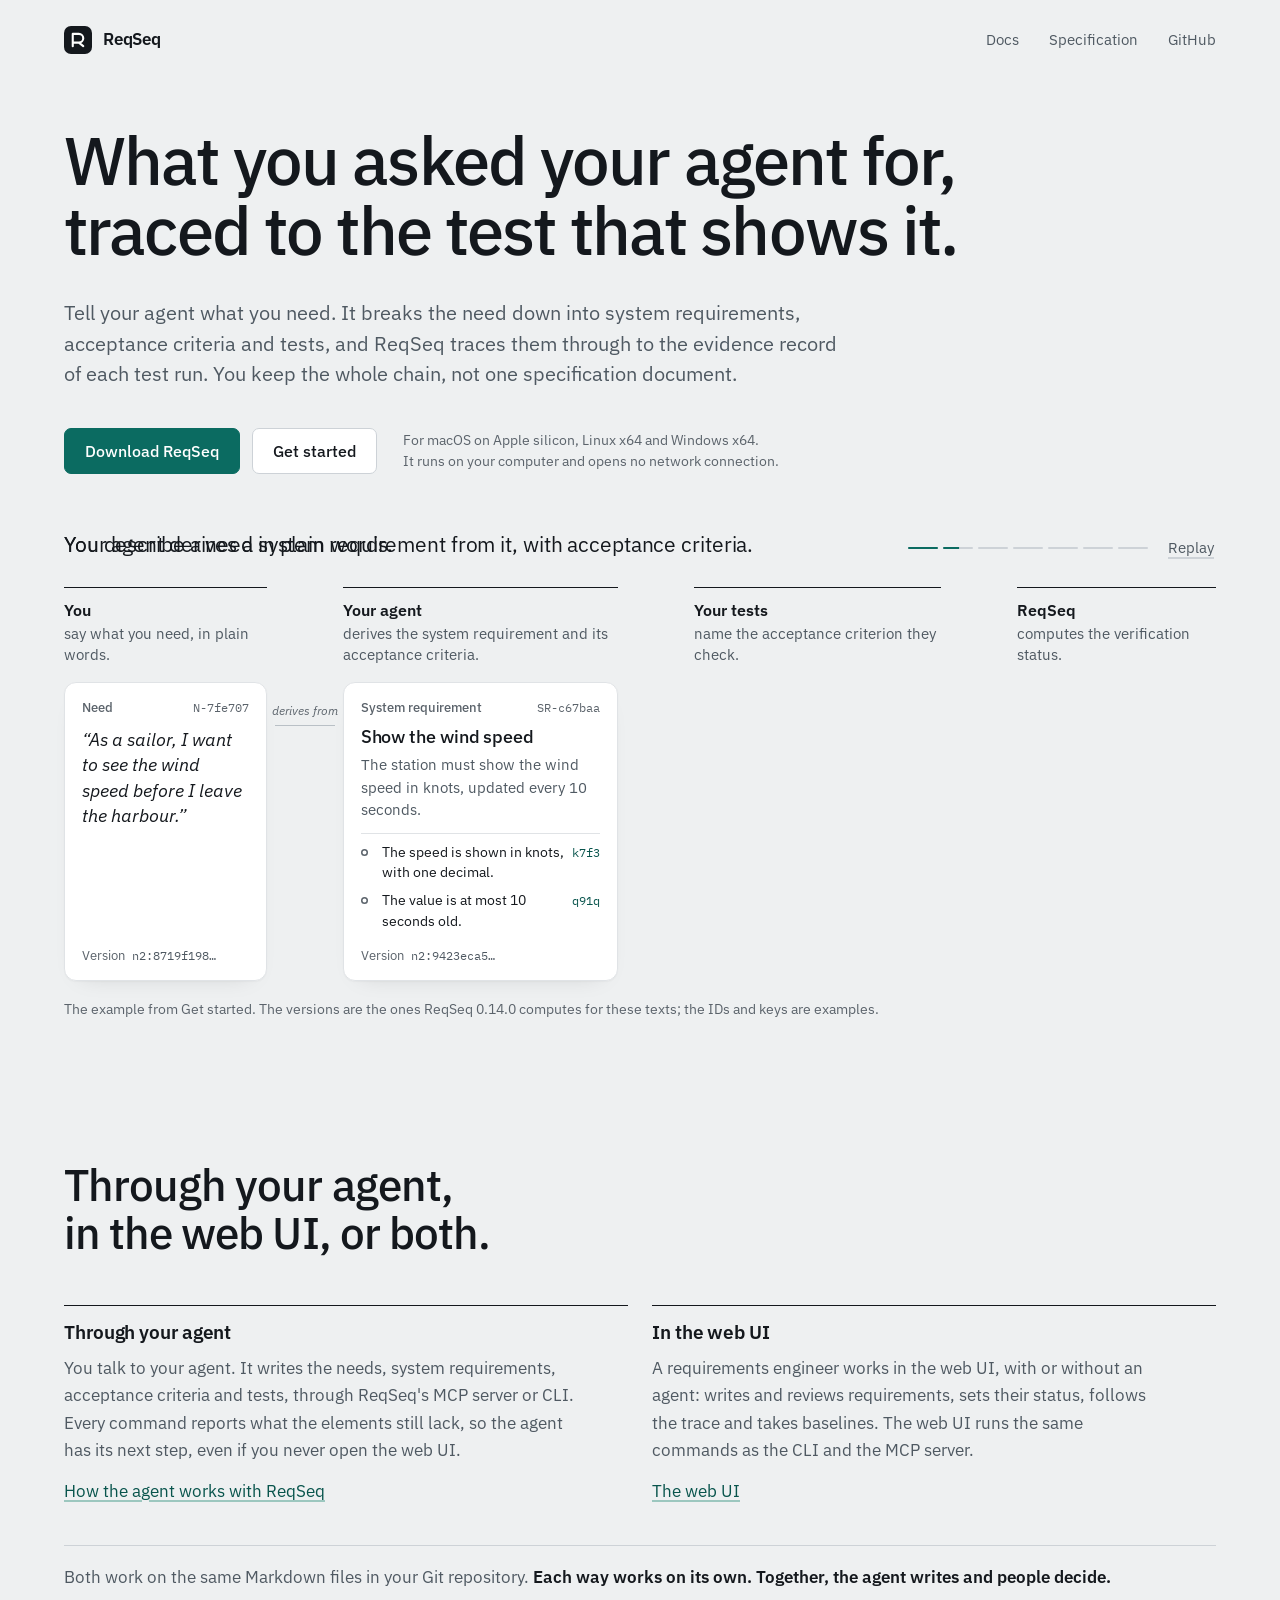
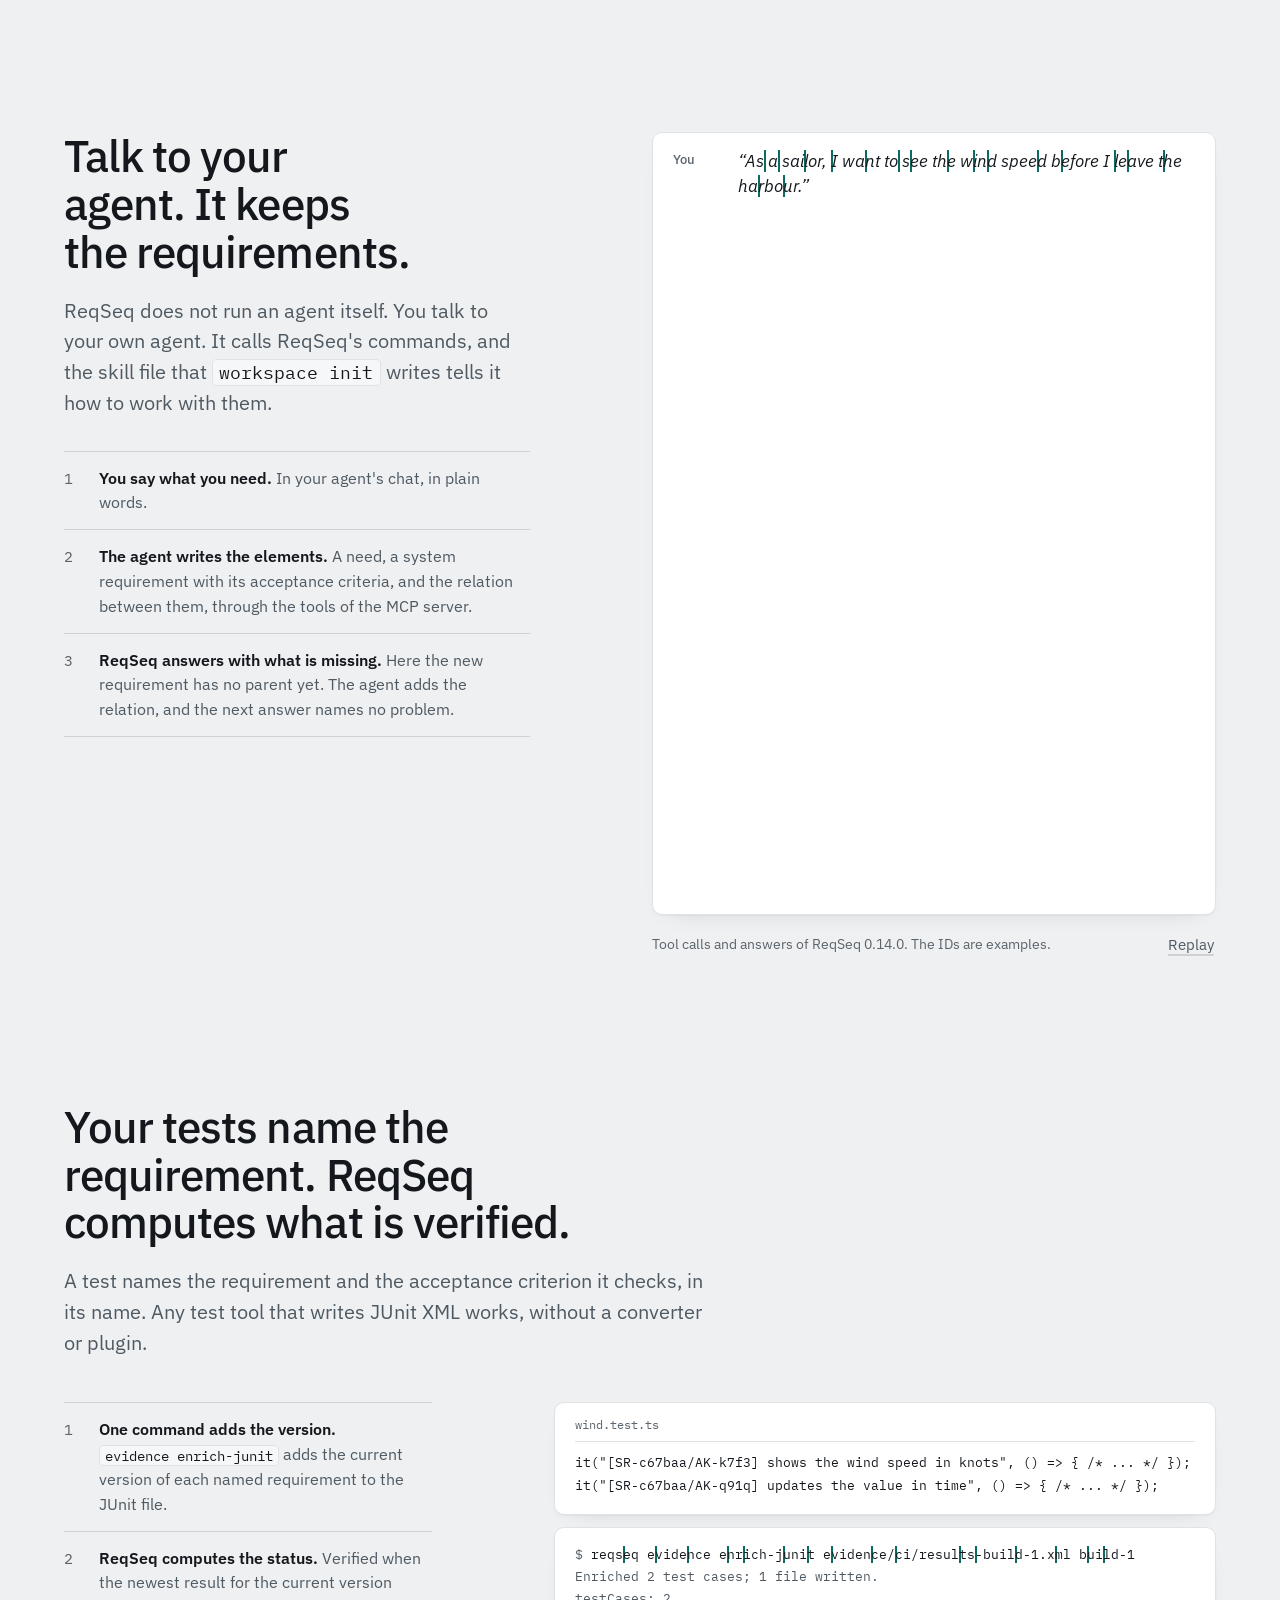
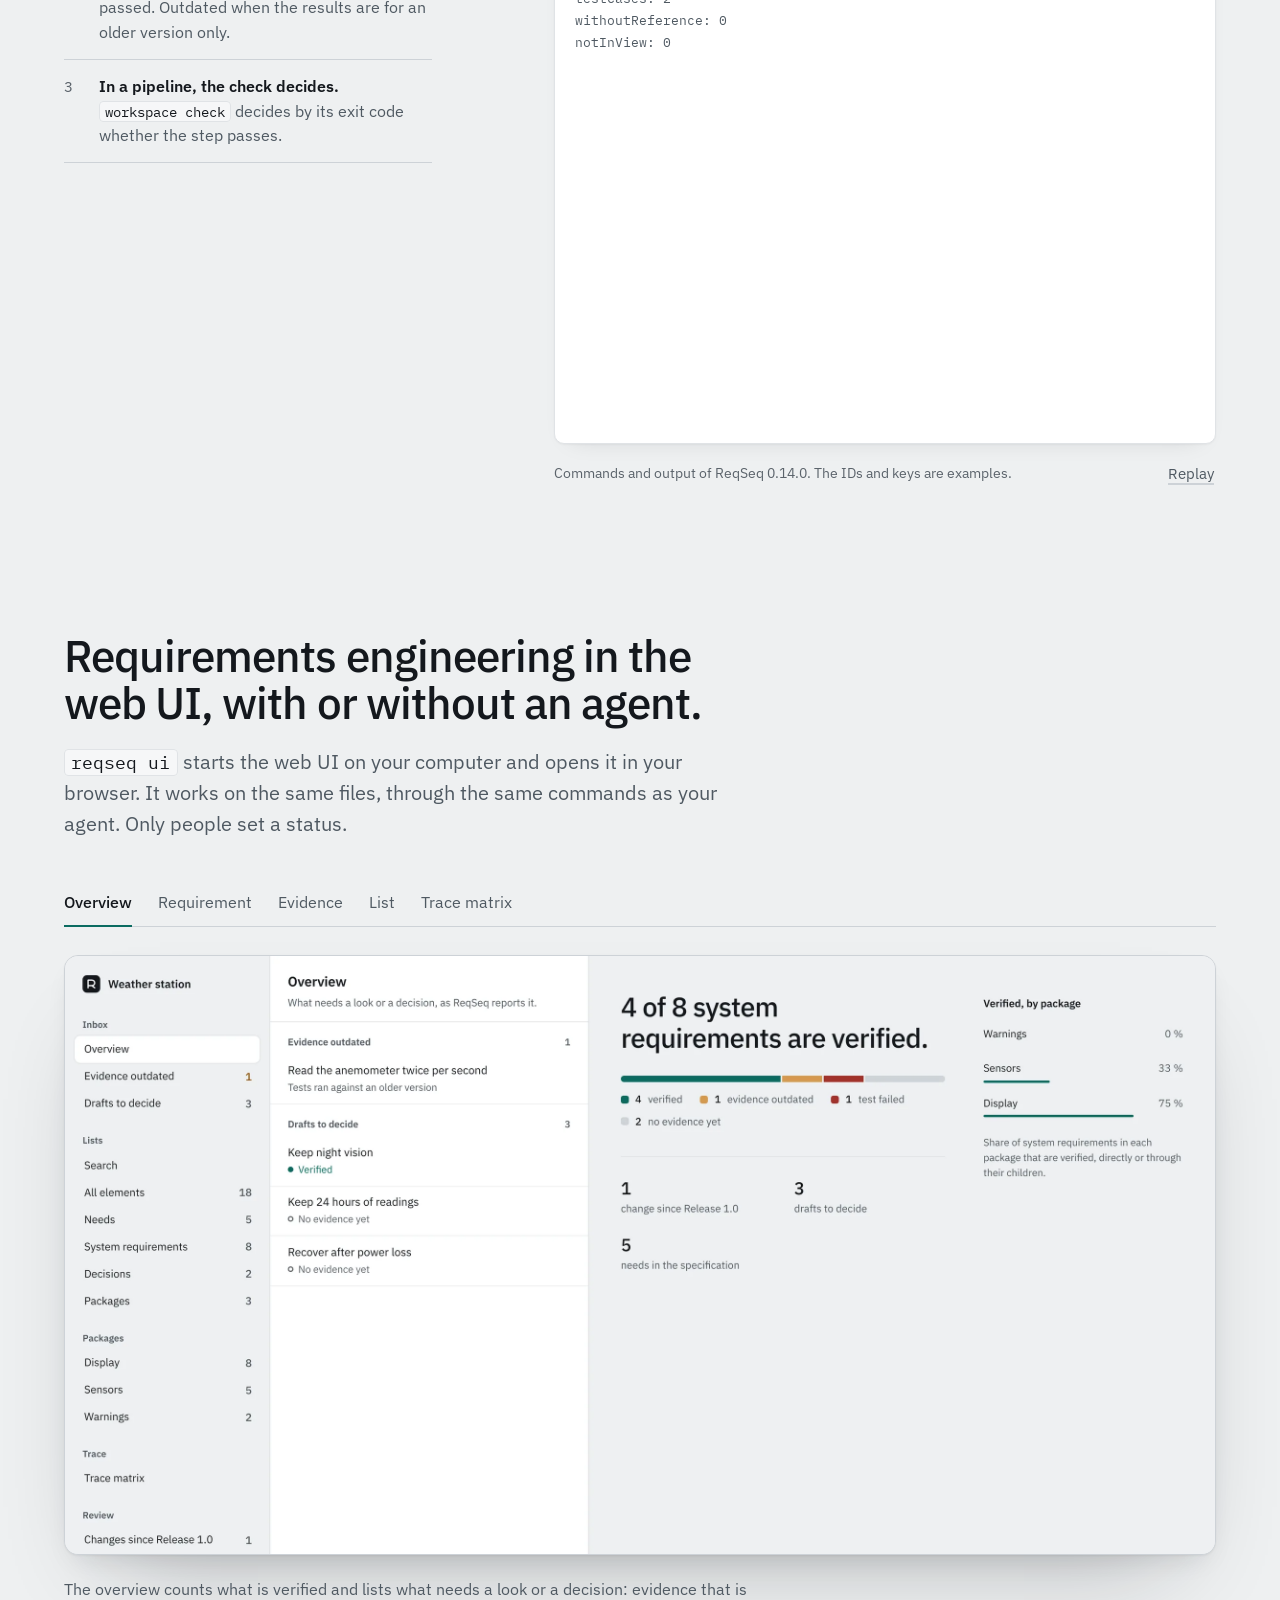
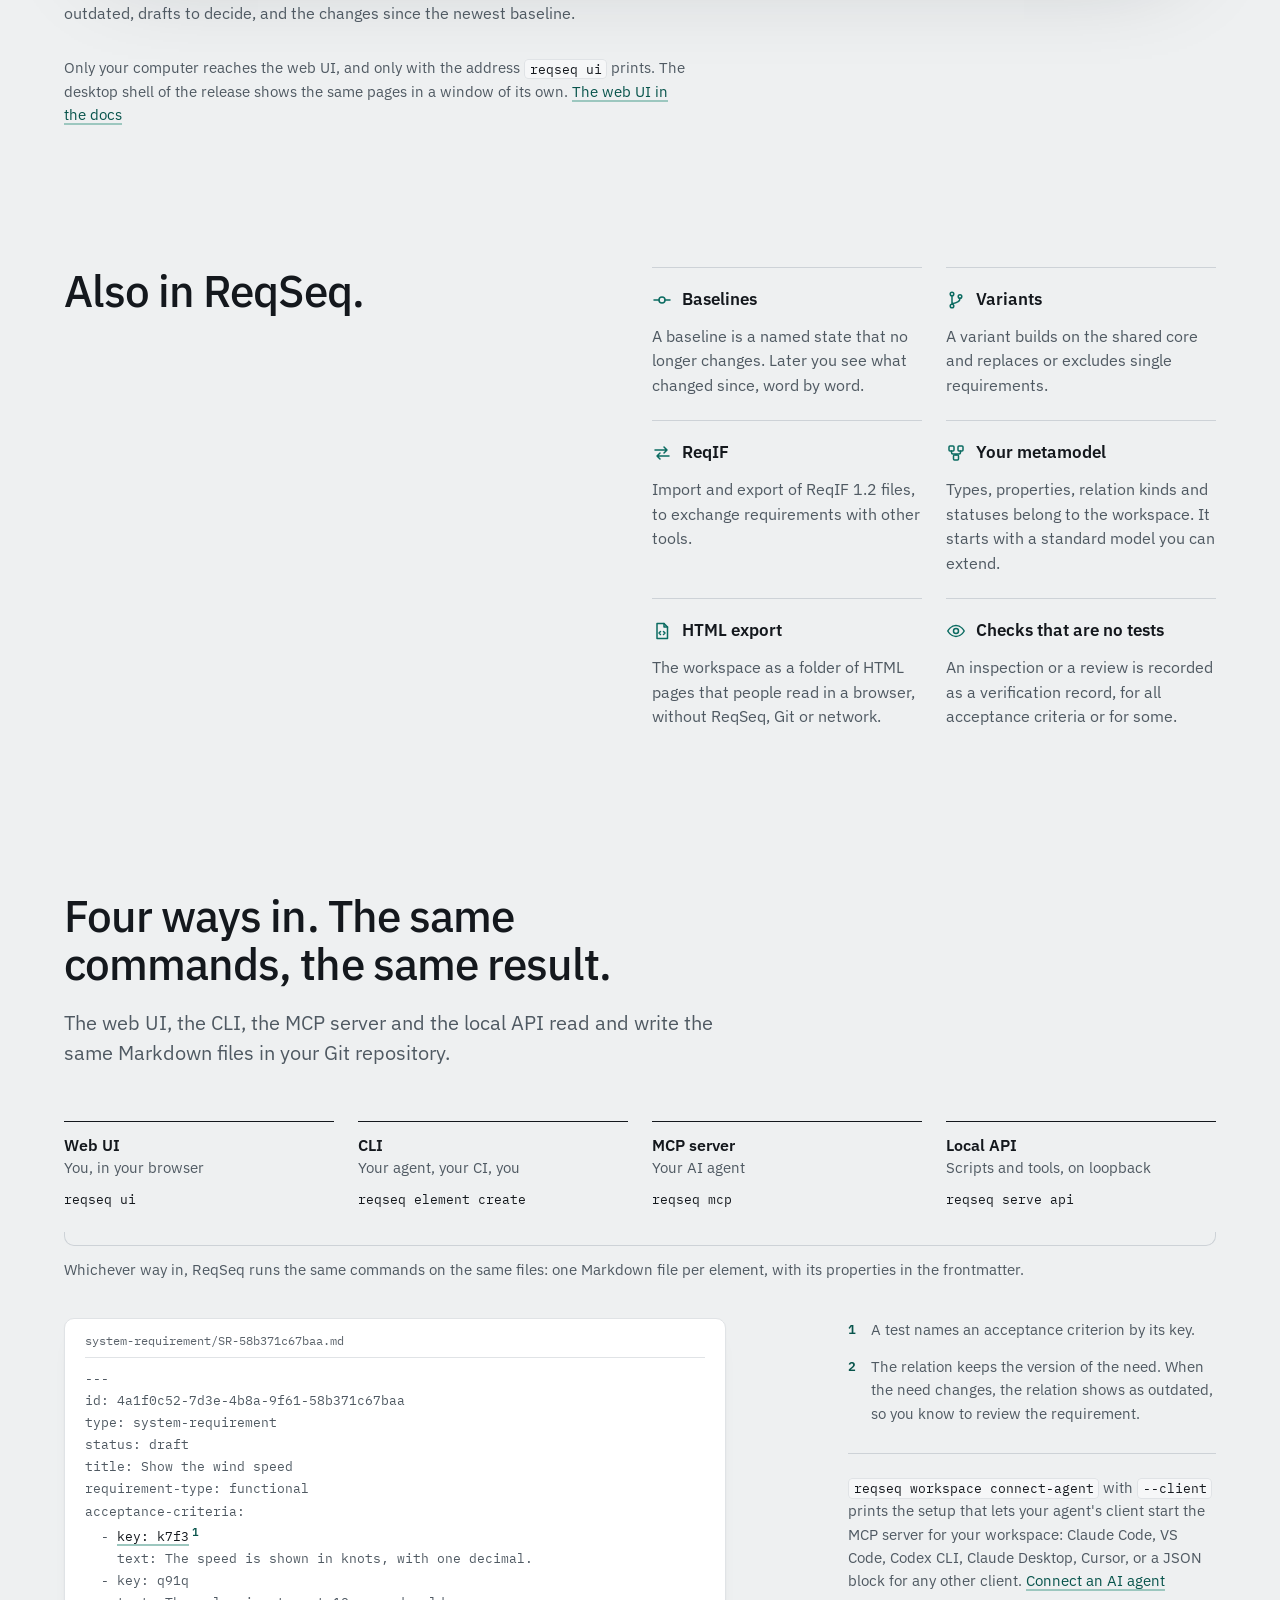
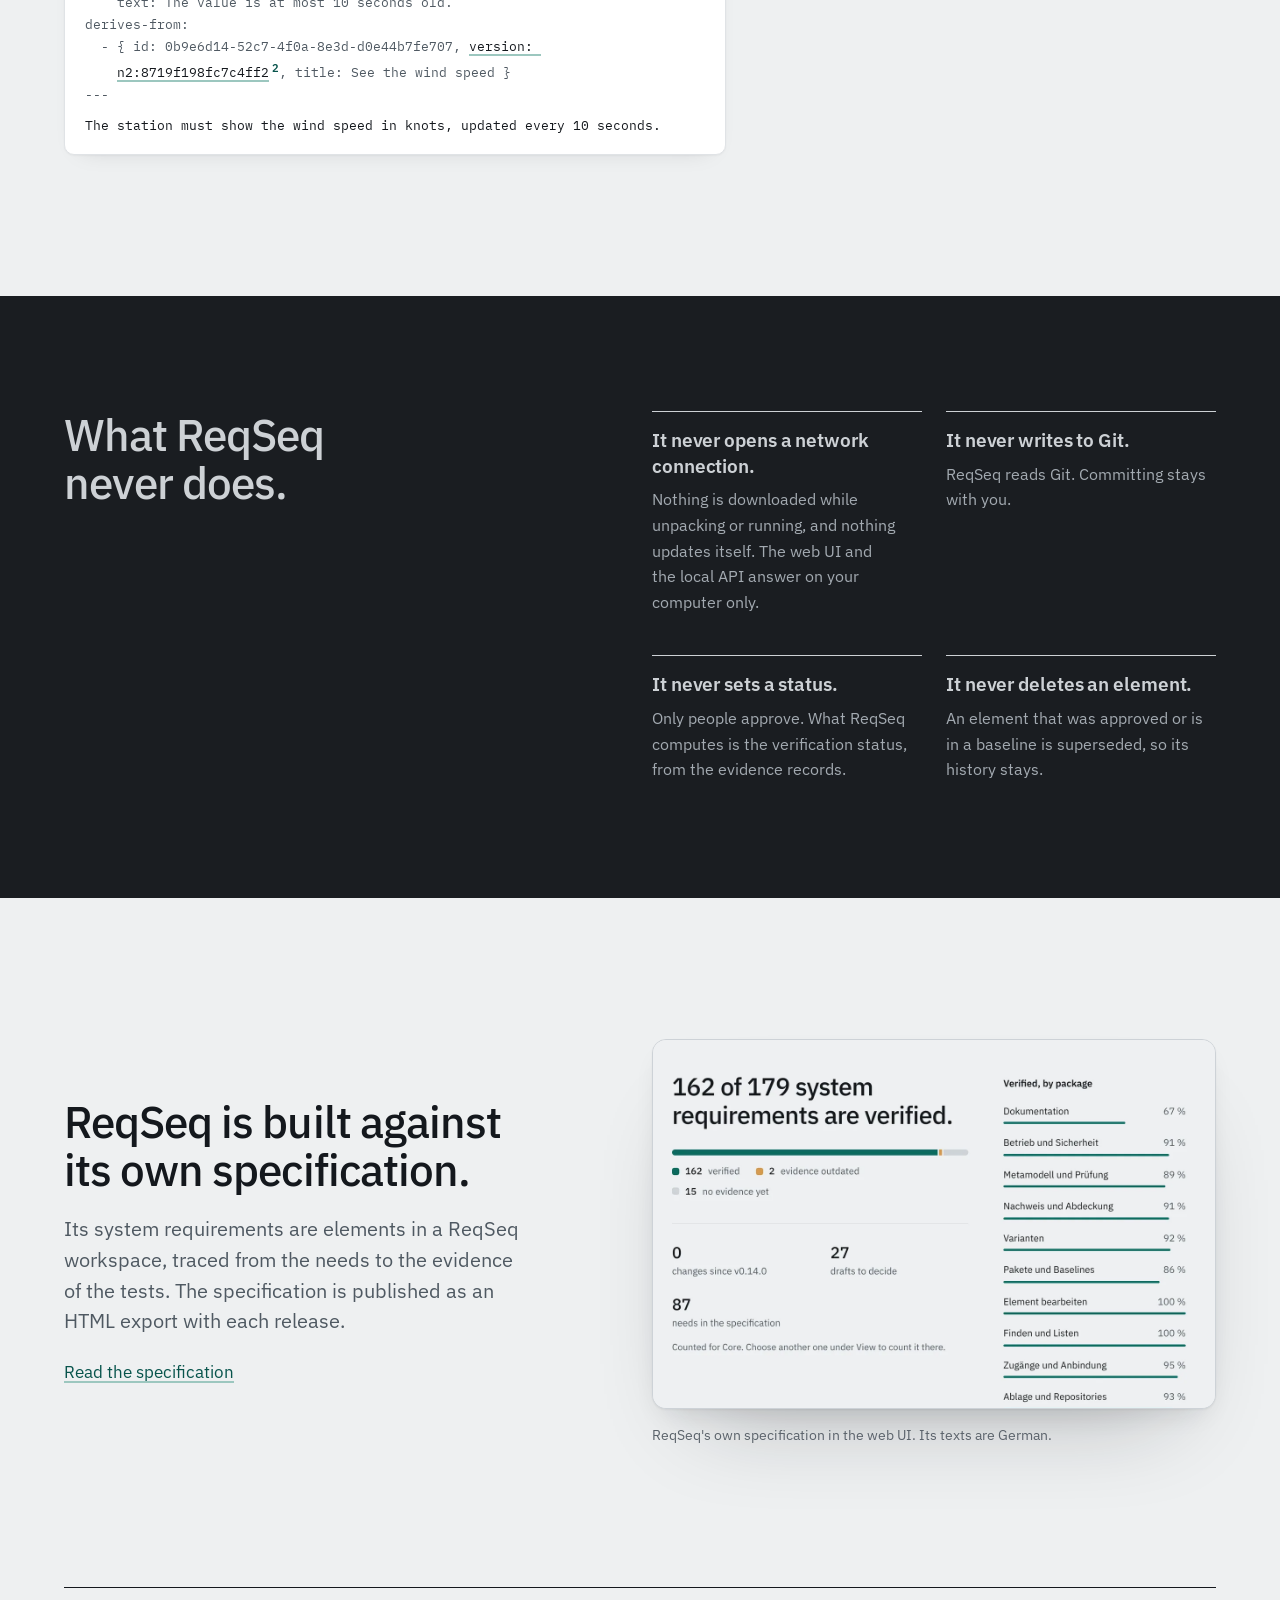
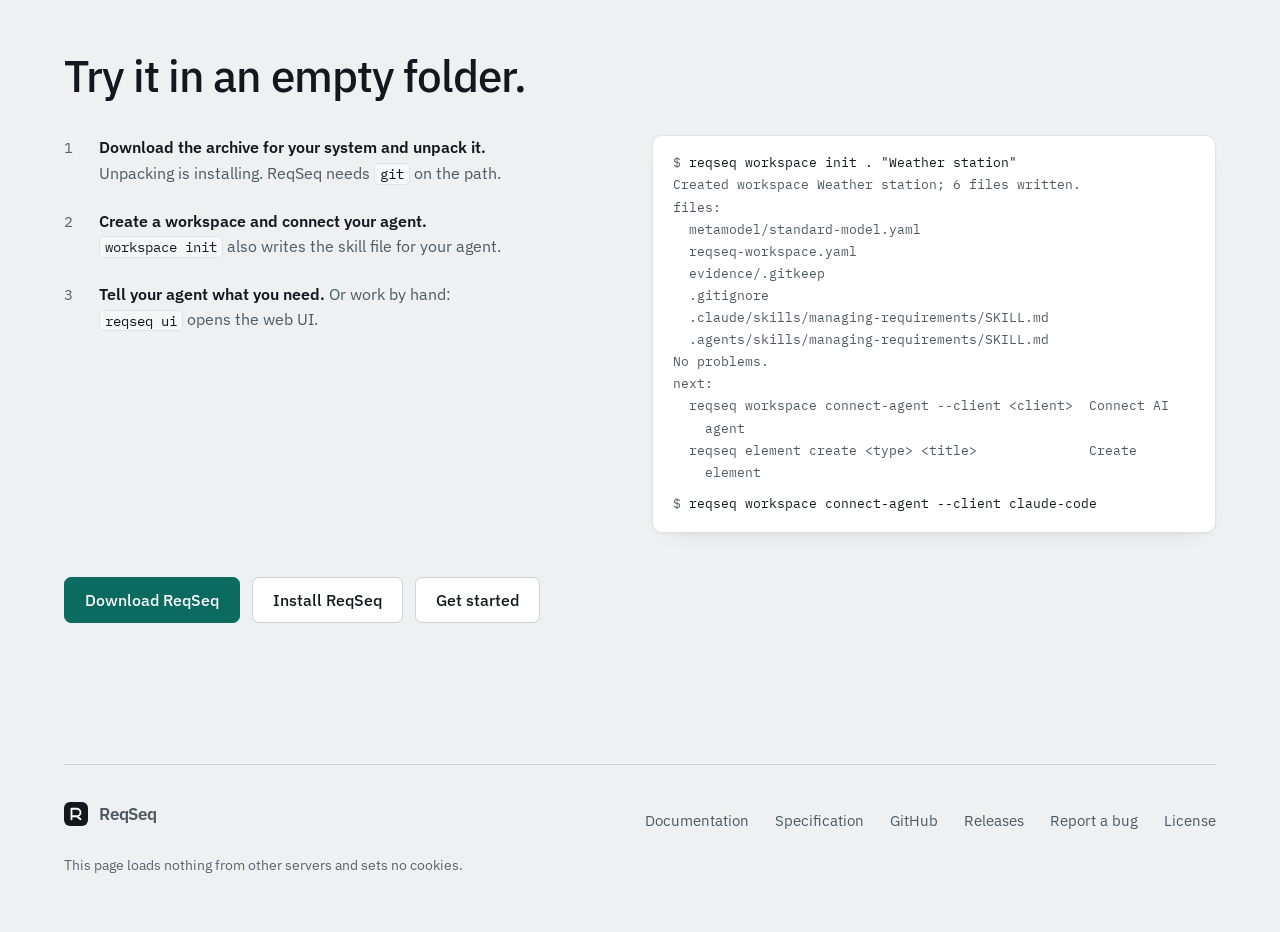
==== index.html @ a9296ffa "feat: add gentle motion across the page The hero headline settles in word by word, content rises int" ====
<!doctype html>
<html lang="en">
<head>
<meta charset="utf-8">
<meta name="viewport" content="width=device-width, initial-scale=1">
<meta name="color-scheme" content="light dark">
<title>ReqSeq: requirements, traced from the need to the test that shows them</title>
<meta name="description" content="ReqSeq is requirements engineering for agents and people. It traces a need through system requirements, acceptance criteria and tests to the evidence record of each test run, as Markdown files in your Git repository.">
<link rel="canonical" href="https://thomasbirkmaier.github.io/">
<meta property="og:type" content="website">
<meta property="og:url" content="https://thomasbirkmaier.github.io/">
<meta property="og:title" content="ReqSeq: requirements, traced from the need to the test that shows them">
<meta property="og:description" content="Tell your agent what you need. It breaks the need down into system requirements, acceptance criteria and tests, and ReqSeq traces them through to the evidence record of each test run.">
<meta property="og:image" content="https://thomasbirkmaier.github.io/assets/img/og.png">
<meta name="twitter:card" content="summary_large_image">
<link rel="icon" href="favicon.svg" type="image/svg+xml">
<link rel="stylesheet" href="assets/site.css">
</head>
<body class="no-js">
<script>document.body.className="js"</script>
<a class="skip" href="#main">Skip to the content</a>

<header class="wrap top">
  <a class="brand" href="#" aria-label="ReqSeq">
    <svg width="28" height="28" viewBox="0 0 32 32" aria-hidden="true"><rect class="logo-bg" width="32" height="32" rx="8"/><path class="logo-fg" d="M10 9h7a5 5 0 0 1 0 10h-7zM10 19v4M17 19l5 4" stroke-width="2.4" fill="none" stroke-linecap="round" stroke-linejoin="round"/></svg>
    ReqSeq
  </a>
  <nav class="nav" aria-label="ReqSeq">
    <a class="keep" href="https://thomasbirkmaier.github.io/ReqSeq/">Docs</a>
    <a href="https://thomasbirkmaier.github.io/ReqSeq/spec/">Specification</a>
    <a class="keep" href="https://github.com/ThomasBirkmaier/ReqSeq">GitHub</a>
  </nav>
</header>

<main id="main">

<div class="wrap hero">
  <h1 aria-label="What you asked your agent for, traced to the test that shows it."><span class="w" style="--i:0" aria-hidden="true">What</span> <span class="w" style="--i:1" aria-hidden="true">you</span> <span class="w" style="--i:2" aria-hidden="true">asked</span> <span class="w" style="--i:3" aria-hidden="true">your</span> <span class="w" style="--i:4" aria-hidden="true">agent</span> <span class="w" style="--i:5" aria-hidden="true">for,</span> <span class="w" style="--i:6" aria-hidden="true">traced</span> <span class="w" style="--i:7" aria-hidden="true">to</span> <span class="w" style="--i:8" aria-hidden="true">the</span> <span class="w" style="--i:9" aria-hidden="true">test</span> <span class="w" style="--i:10" aria-hidden="true">that</span> <span class="w" style="--i:11" aria-hidden="true">shows</span> <span class="w" style="--i:12" aria-hidden="true">it.</span></h1>
  <p class="lead">Tell your agent what you need. It breaks the need down into system requirements, acceptance criteria and tests, and ReqSeq traces them through to the evidence record of each test run. You keep the whole chain, not one specification document.</p>
  <div class="actions">
    <a class="btn primary" href="https://github.com/ThomasBirkmaier/ReqSeq/releases/latest">Download ReqSeq</a>
    <a class="btn" href="https://thomasbirkmaier.github.io/ReqSeq/start/get-started/">Get started</a>
    <p class="note">For macOS on Apple silicon, Linux x64 and Windows x64. <br>It runs on your computer and opens no network connection.</p>
  </div>

  <div class="stage" id="stage" role="group" aria-label="The chain from a need to its evidence, shown in seven steps" data-ch="7" data-need="3" data-sr="3" data-rel="ok" data-keys="0" data-t1="1" data-t2="1" data-c1="ok" data-c2="ok" data-count="2" data-ver="ok" data-build="2">
    <div class="stage-head">
      <p class="say" aria-hidden="true">
        <span data-c="1">You describe a need in plain words.</span>
        <span data-c="2">Your agent derives a system requirement from it, with acceptance criteria.</span>
        <span data-c="3">Each test names the acceptance criterion it checks, by its key.</span>
        <span data-c="4">The test results come in as JUnit XML. ReqSeq computes the status: verified.</span>
        <span data-c="5">Later the need changes. The relation still holds its old version, so it shows as outdated.</span>
        <span data-c="6">You review the requirement, and it changes too. Its evidence is for the older version.</span>
        <span data-c="7">The tests run again. The requirement is verified, for the version it has now.</span>
      </p>
      <div class="ctl">
        <div class="segs" id="segs">
          <button class="seg" type="button" aria-label="Step 1: the need"><span><i></i></span></button>
          <button class="seg" type="button" aria-label="Step 2: the system requirement"><span><i></i></span></button>
          <button class="seg" type="button" aria-label="Step 3: the tests"><span><i></i></span></button>
          <button class="seg" type="button" aria-label="Step 4: verified"><span><i></i></span></button>
          <button class="seg" type="button" aria-label="Step 5: the need changes"><span><i></i></span></button>
          <button class="seg" type="button" aria-label="Step 6: the evidence is outdated"><span><i></i></span></button>
          <button class="seg" type="button" aria-label="Step 7: verified again"><span><i></i></span></button>
        </div>
        <button class="replay" type="button" id="stage-replay">Replay</button>
      </div>
    </div>
    <div class="chain-grid">
      <div class="lane lane-1"><b>You</b><span>say what you need, in plain words.</span></div>
      <div class="node n-need rv" data-from="1">
        <div class="node-kind"><span>Need</span><span class="mono">N-7fe707</span></div>
        <div class="sw sw-need">
          <q class="v1" aria-hidden="true">As a sailor, I want to see the wind speed before I leave the harbour.</q>
          <q class="v2" aria-hidden="true">As a sailor, I want to see the wind speed <ins>as it is right now,</ins> before I leave the harbour.</q>
          <q class="v3">As a sailor, I want to see the wind speed as it is right now, before I leave the harbour.</q>
        </div>
        <div class="node-foot"><span>Version</span><span class="sw sw-need"><span class="mono v1" aria-hidden="true">n2:8719f198…</span><span class="mono v2" aria-hidden="true">n2:240939ee…</span><span class="mono v3">n2:240939ee…</span></span></div>
      </div>
      <div class="link l-1 rv" data-from="2" aria-hidden="true"><div class="cap sw sw-rel"><span class="ok">derives from</span><span class="old">outdated</span></div><i></i><u></u><b></b></div>

      <div class="lane lane-2"><b>Your agent</b><span>derives the system requirement and its acceptance criteria.</span></div>
      <div class="node n-sr rv" data-from="3">
        <div class="node-kind"><span>System requirement</span><span class="mono">SR-c67baa</span></div>
        <div class="node-title">Show the wind speed</div>
        <div class="node-text sw sw-sr">
          <span class="v1" aria-hidden="true">The station must show the wind speed in knots, updated every 10 seconds.</span>
          <span class="v2" aria-hidden="true">The station must show the wind speed in knots, updated every <ins>5 seconds.</ins></span>
          <span class="v3">The station must show the wind speed in knots, updated every 5 seconds.</span>
        </div>
        <ul class="crit" aria-label="Acceptance criteria">
          <li class="c1 rv d1" data-from="3"><span class="dot"><i class="open"></i><i class="ok"></i><i class="old"></i></span><span>The speed is shown in knots, with one decimal.</span><span class="key">k7f3</span></li>
          <li class="c2 rv d2" data-from="3"><span class="dot"><i class="open"></i><i class="ok"></i><i class="old"></i></span><span class="sw sw-sr"><span class="v1" aria-hidden="true">The value is at most 10 seconds old.</span><span class="v2" aria-hidden="true">The value is at most <ins>5 seconds</ins> old.</span><span class="v3">The value is at most 5 seconds old.</span></span><span class="key">q91q</span></li>
        </ul>
        <div class="node-foot"><span>Version</span><span class="sw sw-sr"><span class="mono v1" aria-hidden="true">n2:9423eca5…</span><span class="mono v2" aria-hidden="true">n2:13473508…</span><span class="mono v3">n2:13473508…</span></span></div>
      </div>
      <div class="link l-2 rv" data-from="4" aria-hidden="true"><div class="cap"><span>criterion key</span></div><i></i><b></b></div>

      <div class="lane lane-3"><b>Your tests</b><span>name the acceptance criterion they check.</span></div>
      <div class="node n-tests rv" data-from="4">
        <div class="node-kind"><span>Tests</span><span class="mono">wind.test.ts</span></div>
        <ul class="tests">
          <li class="t1"><span class="ref">[SR-c67baa/AK-<span class="key">k7f3</span>]</span><span>shows the wind speed in knots</span><span class="passed">Passed</span></li>
          <li class="t2"><span class="ref">[SR-c67baa/AK-<span class="key">q91q</span>]</span><span>updates the value in time</span><span class="passed">Passed</span></li>
        </ul>
        <div class="node-foot"><span>JUnit XML</span><span class="sw sw-build"><span class="mono v1" aria-hidden="true">results-build-1.xml</span><span class="mono v2">results-build-2.xml</span></span></div>
      </div>
      <div class="link l-3 rv" data-from="6" aria-hidden="true"><div class="cap"><span>JUnit XML</span></div><i></i><u></u><b></b></div>

      <div class="lane lane-4"><b>ReqSeq</b><span>computes the verification status.</span></div>
      <div class="node n-ev rv" data-from="6">
        <div class="node-kind"><span>Verification status</span></div>
        <div class="stat sw sw-ver"><span class="open" aria-hidden="true">Open</span><span class="ok">Verified</span><span class="old" aria-hidden="true">Outdated</span></div>
        <div class="node-text"><span class="sw sw-count"><span class="c0" aria-hidden="true">0</span><span class="c1" aria-hidden="true">1</span><span class="c2">2</span></span> of 2 criteria verified</div>
        <div class="recs">
          <div class="recs-h"><span>Evidence record</span><span>for version</span></div>
          <div class="rec r1 rv d1" data-from="6"><span class="mono">build-1</span><span class="mono v">n2:9423eca5…</span></div>
          <div class="rec r2 rv" data-from="15"><span class="mono">build-2</span><span class="mono v">n2:13473508…</span></div>
        </div>
      </div>
    </div>

    <p class="note">The example from Get started. The versions are the ones ReqSeq 0.14.0 computes for these texts; the IDs and keys are examples.</p>
  </div>
</div>

<section class="wrap" aria-labelledby="h-two">
  <div class="cols">
    <div class="head">
      <h2 id="h-two">Through your agent, in the web UI, or both.</h2>
    </div>
  </div>
  <div class="pillars">
    <div class="pillar">
      <h3>Through your agent</h3>
      <p>You talk to your agent. It writes the needs, system requirements, acceptance criteria and tests, through ReqSeq's MCP server or CLI. Every command reports what the elements still lack, so the agent has its next step, even if you never open the web UI.</p>
      <p><a class="textlink" href="#h-agent">How the agent works with ReqSeq</a></p>
    </div>
    <div class="pillar">
      <h3>In the web UI</h3>
      <p>A requirements engineer works in the web UI, with or without an agent: writes and reviews requirements, sets their status, follows the trace and takes baselines. The web UI runs the same commands as the CLI and the MCP server.</p>
      <p><a class="textlink" href="#h-ui">The web UI</a></p>
    </div>
  </div>
  <p class="join">Both work on the same Markdown files in your Git repository. <b>Each way works on its own. Together, the agent writes and people decide.</b></p>
</section>

<section class="wrap" aria-labelledby="h-agent">
  <div class="cols player" id="mcp" data-phase="0">
    <div class="side">
      <h2 id="h-agent">Talk to your agent. It keeps the requirements.</h2>
      <p class="lead">ReqSeq does not run an agent itself. You talk to your own agent. It calls ReqSeq's commands, and the skill file that <code>workspace init</code> writes tells it how to work with them.</p>
      <ol class="sync">
        <li data-p="1"><span><b>You say what you need.</b> In your agent's chat, in plain words.</span></li>
        <li data-p="2"><span><b>The agent writes the elements.</b> A need, a system requirement with its acceptance criteria, and the relation between them, through the tools of the MCP server.</span></li>
        <li data-p="3"><span><b>ReqSeq answers with what is missing.</b> Here the new requirement has no parent yet. The agent adds the relation, and the next answer names no problem.</span></li>
      </ol>
    </div>
    <div class="session">
      <div class="turns" role="group" aria-label="A session of an agent with the MCP server of ReqSeq">
        <div class="turn" data-d="300" data-phase="1"><span class="who">You</span><div><q class="type" data-d="200">As a sailor, I want to see the wind speed before I leave the harbour.</q></div></div>
        <div class="turn" data-d="900" data-phase="2"><span class="who">Agent</span><div><span class="tool">element_create</span><div class="args"><span class="jl" style="--in:0ch">{ "type": "need",</span><span class="jl" style="--in:2ch">"title": "See the wind speed",</span><span class="jl" style="--in:2ch">"text": "As a sailor, I want to see the wind speed before I leave the harbour." }</span></div></div></div>
        <div class="turn" data-d="800"><span class="who">ReqSeq</span><div class="res">Created Need <span class="nb">N-7fe707</span>; 1 file written.</div></div>
        <div class="turn" data-d="1100"><span class="who">Agent</span><div><span class="tool">element_create</span><div class="args"><span class="jl" style="--in:0ch">{ "type": "<span class="nb">system-requirement</span>",</span><span class="jl" style="--in:2ch">"title": "Show the wind speed",</span><span class="jl" style="--in:2ch">"text": "The station must show the wind speed in knots, updated every 10 seconds.",</span><span class="jl" style="--in:2ch">"properties": {</span><span class="jl" style="--in:4ch">"<span class="nb">requirement-type</span>": "functional",</span><span class="jl" style="--in:4ch">"<span class="nb">acceptance-criteria</span>": [</span><span class="jl" style="--in:6ch">"The speed is shown in knots, with one decimal.",</span><span class="jl" style="--in:6ch">"The value is at most 10 seconds old." ] } }</span></div></div></div>
        <div class="turn" data-d="900" data-phase="3"><span class="who">ReqSeq</span><div class="res">Created System Requirement <span class="nb">SR-c67baa</span>; 1 file written; 1 problem.<span class="prob"><span class="w">warning</span>  <span class="nb">trace.no-parent</span>  System Requirement <span class="nb">SR-c67baa</span> has no parent: no relation with the meaning derivation names one</span></div></div>
        <div class="turn" data-d="1500"><span class="who">Agent</span><div><span class="tool">relation_add</span><div class="args"><span class="jl" style="--in:0ch">{ "source": "<span class="nb">SR-c67baa</span>", "kind": "<span class="nb">derives-from</span>", "target": "<span class="nb">N-7fe707</span>" }</span></div></div></div>
        <div class="turn" data-d="800"><span class="who">ReqSeq</span><div class="res">Added a <span class="nb">derives-from</span> relation from <span class="nb">SR-c67baa</span> to <span class="nb">N-7fe707</span>; 1 file written.</div></div>
      </div>
      <div class="panel-foot"><span>Tool calls and answers of ReqSeq 0.14.0. The IDs are examples.</span><button class="replay" type="button">Replay</button></div>
    </div>
  </div>
</section>

<section class="wrap" aria-labelledby="h-tests">
  <div class="cols">
    <div class="head">
      <h2 id="h-tests">Your tests name the requirement. ReqSeq computes what is verified.</h2>
      <p class="lead">A test names the requirement and the acceptance criterion it checks, in its name. Any test tool that writes JUnit XML works, without a converter or plugin.</p>
    </div>
  </div>
  <div class="cols wide player" id="cli" data-phase="0">
    <div class="side">
      <ol class="sync">
        <li data-p="1"><span><b>One command adds the version.</b> <code>evidence enrich-junit</code> adds the current version of each named requirement to the JUnit file.</span></li>
        <li data-p="2"><span><b>ReqSeq computes the status.</b> Verified when the newest result for the current version passed. Outdated when the results are for an older version only.</span></li>
        <li data-p="3"><span><b>In a pipeline, the check decides.</b> <code>workspace check</code> decides by its exit code whether the step passes.</span></li>
      </ol>
    </div>
    <div class="session">
      <div class="sheet" role="group" aria-label="Two tests">
        <span class="sheet-name">wind.test.ts</span>
        <span class="l k"><span class="nb">it("[SR-c67baa</span>/<wbr><span class="nb">AK-k7f3]</span> shows the wind speed in knots", () =&gt; { /* ... */ });</span>
        <span class="l k"><span class="nb">it("[SR-c67baa</span>/<wbr><span class="nb">AK-q91q]</span> updates the value in time", () =&gt; { /* ... */ });</span>
      </div>
      <div class="sheet" role="group" aria-label="Commands and what ReqSeq prints">
        <span data-d="400" data-phase="1" class="l c type">reqseq evidence <span class="nb">enrich-junit</span> evidence/<wbr>ci/<wbr><span class="nb">results-build-1.xml</span> <span class="nb">build-1</span></span>
        <span data-d="350" class="l">Enriched 2 test cases; 1 file written.</span>
        <span data-d="70" class="l">testCases: 2</span>
        <span data-d="70" class="l">withoutReference: 0</span>
        <span data-d="70" class="l">notInView: 0</span>
        <span data-d="70" class="l">unknown: none</span>
        <span data-d="70" class="l">files:</span>
        <span data-d="70" class="l i">evidence/<wbr>ci/<wbr><span class="nb">results-build-1.xml</span></span>
        <span data-d="70" class="l">No problems.</span>
        <span class="l gap"></span>
        <span data-d="1300" data-phase="2" class="l c type">reqseq evidence status</span>
        <span data-d="350" class="l">Listed the verification status of 2 elements.</span>
        <span data-d="70" class="l">elements:</span>
        <span data-d="70" class="l i"><span class="nb">N-7fe707</span>  draft  See the wind speed  [validation: open]</span>
        <span data-d="70" class="l i"><span class="nb">SR-c67baa</span>  draft  Show the wind speed  [verification: core (<span class="ok">verified, 2 of 2 criteria</span>)]</span>
        <span data-d="70" class="l">total: 2</span>
        <span class="l gap"></span>
        <span data-d="1500" data-phase="3" class="l c type">reqseq workspace check <span class="nb">--fail-on</span> warning</span>
        <span data-d="350" class="l">Checked 2 elements and found no problem.</span>
        <span data-d="70" class="l">ok: true</span>
        <span data-d="70" class="l">checkedElements: 2</span>
        <span data-d="70" class="l">No problems.</span>
      </div>
      <div class="panel-foot"><span>Commands and output of ReqSeq 0.14.0. The IDs and keys are examples.</span><button class="replay" type="button">Replay</button></div>
    </div>
  </div>
</section>

<section class="wrap" aria-labelledby="h-ui">
  <div class="cols">
    <div class="head">
      <h2 id="h-ui">Requirements engineering in the web UI, with or without an agent.</h2>
      <p class="lead"><code>reqseq ui</code> starts the web UI on your computer and opens it in your browser. It works on the same files, through the same commands as your agent. Only people set a status.</p>
    </div>
  </div>
  <div class="tabs" role="tablist" aria-label="Pages of the web UI">
    <button role="tab" id="t-overview" aria-controls="p-overview" aria-selected="true">Overview</button>
    <button role="tab" id="t-element" aria-controls="p-element" aria-selected="false" tabindex="-1">Requirement</button>
    <button role="tab" id="t-evidence" aria-controls="p-evidence" aria-selected="false" tabindex="-1">Evidence</button>
    <button role="tab" id="t-list" aria-controls="p-list" aria-selected="false" tabindex="-1">List</button>
    <button role="tab" id="t-matrix" aria-controls="p-matrix" aria-selected="false" tabindex="-1">Trace matrix</button>
  </div>
  <figure class="panel" role="tabpanel" id="p-overview" aria-labelledby="t-overview">
    <div class="frame" style="--mw:327%;--mx:-151%;--my:-3.4%"><picture><source media="(prefers-color-scheme:dark)" srcset="assets/img/demo-overview-dark.webp"><img src="assets/img/demo-overview-light.webp" width="2400" height="1500" decoding="async" alt="The overview of the example workspace Weather station: 4 of 8 system requirements are verified, 1 has outdated evidence, 1 a failed test and 2 no evidence yet. Beside it the queues Evidence outdated and Drafts to decide."></picture></div>
    <figcaption>The overview counts what is verified and lists what needs a look or a decision: evidence that is outdated, drafts to decide, and the changes since the newest baseline.</figcaption>
  </figure>
  <figure class="panel" role="tabpanel" id="p-element" aria-labelledby="t-element">
    <div class="frame" style="--mw:300%;--mx:-75%;--my:-14.6%"><picture><source media="(prefers-color-scheme:dark)" srcset="assets/img/demo-element-dark.webp"><img loading="lazy" src="assets/img/demo-element-light.webp" width="2400" height="1500" decoding="async" alt="The page of the system requirement Warn of a gust front: status Approved, test failed, 1 of 2 criteria verified. Its two acceptance criteria, one verified and one with a failed test, and the need it derives from."></picture></div>
    <figcaption>A system requirement with the need it derives from and its acceptance criteria. Each criterion shows whether it is verified. The status is yours to set, with Approve, Set status or Supersede: ReqSeq never sets a status itself.</figcaption>
  </figure>
  <figure class="panel" role="tabpanel" id="p-evidence" aria-labelledby="t-evidence">
    <div class="frame" style="--mw:327%;--mx:-37.5%;--my:-17%"><picture><source media="(prefers-color-scheme:dark)" srcset="assets/img/demo-element-Evidence-dark.webp"><img loading="lazy" src="assets/img/demo-element-Evidence-light.webp" width="2400" height="1500" decoding="async" alt="The evidence of the requirement Warn of a gust front: criterion 1 verified by a passed test case, criterion 2 failed, each test case with the reference of its criterion in its name. Below, the form to record a check."></picture></div>
    <figcaption>The evidence of a requirement, per acceptance criterion: the test cases that name it, with their result. A check that is no automated test, such as an inspection, is recorded on the same page.</figcaption>
  </figure>
  <figure class="panel" role="tabpanel" id="p-list" aria-labelledby="t-list">
    <div class="frame" style="--mw:300%;--mx:-53%;--my:-1%"><picture><source media="(prefers-color-scheme:dark)" srcset="assets/img/demo-list-dark.webp"><img loading="lazy" src="assets/img/demo-list-light.webp" width="2400" height="1500" decoding="async" alt="The list of the 8 system requirements, each with its status and its verification status, and on the right the values to narrow the list by: status, requirement type and package."></picture></div>
    <figcaption>A list narrows by the values on its right, sorts and groups. A narrowed list can be saved as a filter or as a perspective.</figcaption>
  </figure>
  <figure class="panel" role="tabpanel" id="p-matrix" aria-labelledby="t-matrix">
    <div class="frame" style="--mw:327%;--mx:-58%;--my:-1%"><picture><source media="(prefers-color-scheme:dark)" srcset="assets/img/demo-matrix-dark.webp"><img loading="lazy" src="assets/img/demo-matrix-light.webp" width="2400" height="1500" decoding="async" alt="The trace matrix of the system requirements: one row per requirement, one column per relation kind and direction, such as Derives from with the need of each requirement."></picture></div>
    <figcaption>The trace matrix shows the elements of one type, with one column per relation kind and direction.</figcaption>
  </figure>
  <p class="small after">Only your computer reaches the web UI, and only with the address <code>reqseq ui</code> prints. The desktop shell of the release shows the same pages in a window of its own. <a class="textlink" href="https://thomasbirkmaier.github.io/ReqSeq/concepts/the-web-ui/">The web UI in the docs</a></p>
</section>

<section class="wrap" aria-labelledby="h-more">
  <div class="cols split">
    <div class="head"><h2 id="h-more">Also in ReqSeq.</h2></div>
    <dl class="body more">
      <div><dt><a href="https://thomasbirkmaier.github.io/ReqSeq/how-to/take-a-baseline/"><svg class="ico" viewBox="0 0 20 20" aria-hidden="true" focusable="false"><path d="M2 10h5M13 10h5"/><circle cx="10" cy="10" r="3"/></svg>Baselines</a></dt><dd>A baseline is a named state that no longer changes. Later you see what changed since, word by word.</dd></div>
      <div><dt><a href="https://thomasbirkmaier.github.io/ReqSeq/how-to/manage-a-product-variant/"><svg class="ico" viewBox="0 0 20 20" aria-hidden="true" focusable="false"><circle cx="6" cy="4" r="1.8"/><circle cx="6" cy="16" r="1.8"/><circle cx="14" cy="6.5" r="1.8"/><path d="M6 5.8v8.4M14 8.3c0 3.5-2.5 4.7-8 5.4"/></svg>Variants</a></dt><dd>A variant builds on the shared core and replaces or excludes single requirements.</dd></div>
      <div><dt><a href="https://thomasbirkmaier.github.io/ReqSeq/how-to/exchange-requirements-with-reqif/"><svg class="ico" viewBox="0 0 20 20" aria-hidden="true" focusable="false"><path d="M3 7h12M12 4l3 3-3 3M17 13H5M8 10l-3 3 3 3"/></svg>ReqIF</a></dt><dd>Import and export of ReqIF 1.2 files, to exchange requirements with other tools.</dd></div>
      <div><dt><a href="https://thomasbirkmaier.github.io/ReqSeq/how-to/extend-the-metamodel/"><svg class="ico" viewBox="0 0 20 20" aria-hidden="true" focusable="false"><rect x="3" y="3" width="5" height="5" rx="1"/><rect x="12" y="3" width="5" height="5" rx="1"/><rect x="7.5" y="12" width="5" height="5" rx="1"/><path d="M5.5 8v1.5c0 1 .5 1.5 1.5 1.5h6c1 0 1.5-.5 1.5-1.5V8M10 11v1"/></svg>Your metamodel</a></dt><dd>Types, properties, relation kinds and statuses belong to the workspace. It starts with a standard model you can extend.</dd></div>
      <div><dt><a href="https://thomasbirkmaier.github.io/ReqSeq/how-to/publish-the-workspace-as-html/"><svg class="ico" viewBox="0 0 20 20" aria-hidden="true" focusable="false"><path d="M5 2.5h7l3.5 3.5v11.5h-10.5z"/><path d="M12 2.5V6h3.5M8.5 10.5 7 12l1.5 1.5M11.5 10.5 13 12l-1.5 1.5"/></svg>HTML export</a></dt><dd>The workspace as a folder of HTML pages that people read in a browser, without ReqSeq, Git or network.</dd></div>
      <div><dt><a href="https://thomasbirkmaier.github.io/ReqSeq/how-to/record-test-evidence/"><svg class="ico" viewBox="0 0 20 20" aria-hidden="true" focusable="false"><path d="M1.8 10S4.8 4.5 10 4.5 18.2 10 18.2 10 15.2 15.5 10 15.5 1.8 10 1.8 10z"/><circle cx="10" cy="10" r="2.5"/></svg>Checks that are no tests</a></dt><dd>An inspection or a review is recorded as a verification record, for all acceptance criteria or for some.</dd></div>
    </dl>
  </div>
</section>

<section class="wrap" aria-labelledby="h-ways">
  <div class="cols">
    <div class="head">
      <h2 id="h-ways">Four ways in. The same commands, the same result.</h2>
      <p class="lead">The web UI, the CLI, the MCP server and the local API read and write the same Markdown files in your Git repository.</p>
    </div>
  </div>
  <div class="ways">
    <div class="way"><b>Web UI</b>You, in your browser<code>reqseq ui</code></div>
    <div class="way"><b>CLI</b>Your agent, your CI, you<code>reqseq element create</code></div>
    <div class="way"><b>MCP server</b>Your AI agent<code>reqseq mcp</code></div>
    <div class="way"><b>Local API</b>Scripts and tools, on loopback<code>reqseq serve api</code></div>
  </div>
  <div class="gather" aria-hidden="true"></div>
  <p class="gather-text">Whichever way in, ReqSeq runs the same commands on the same files: one Markdown file per element, with its properties in the frontmatter.</p>
  <div class="cols">
    <div class="file">
      <div class="sheet" role="group" aria-label="The file of a system requirement">
        <span class="sheet-name">system-requirement/SR-58b371c67baa.md</span>
        <span class="l">---</span>
        <span class="l">id: 4a1f0c52-7d3e-4b8a-9f61-58b371c67baa</span>
        <span class="l">type: <span class="nb">system-requirement</span></span>
        <span class="l">status: draft</span>
        <span class="l">title: Show the wind speed</span>
        <span class="l"><span class="nb">requirement-type:</span> functional</span>
        <span class="l"><span class="nb">acceptance-criteria:</span></span>
        <span class="l i"><span class="nb">-</span> <u>key: k7f3</u><sup>1</sup></span>
        <span class="l i">  text: The speed is shown in knots, with one decimal.</span>
        <span class="l i"><span class="nb">-</span> key: q91q</span>
        <span class="l i">  text: The value is at most 10 seconds old.</span>
        <span class="l"><span class="nb">derives-from:</span></span>
        <span class="l i"><span class="nb">-</span> { id: 0b9e6d14-52c7-4f0a-8e3d-d0e44b7fe707, <u>version: n2:8719f198fc7c4ff2</u><sup>2</sup>, title: See the wind speed }</span>
        <span class="l">---</span>
        <span class="l gap"></span>
        <span class="l k">The station must show the wind speed in knots, updated every 10 seconds.</span>
      </div>
    </div>
    <div class="file-notes">
      <ol>
        <li><b>1</b><span>A test names an acceptance criterion by its key.</span></li>
        <li><b>2</b><span>The relation keeps the version of the need. When the need changes, the relation shows as outdated, so you know to review the requirement.</span></li>
      </ol>
      <p><code>reqseq workspace connect-agent</code> with <code>--client</code> prints the setup that lets your agent's client start the MCP server for your workspace: Claude Code, VS Code, Codex CLI, Claude Desktop, Cursor, or a JSON block for any other client. <a class="textlink" href="https://thomasbirkmaier.github.io/ReqSeq/how-to/connect-an-ai-agent/">Connect an AI agent</a></p>
    </div>
  </div>
</section>

<div class="band">
<section class="wrap" aria-labelledby="h-never">
  <div class="cols split">
    <div class="head"><h2 id="h-never">What ReqSeq never does.</h2></div>
    <ul class="body nevers">
      <li><h3>It never opens a network connection.</h3><p>Nothing is downloaded while unpacking or running, and nothing updates itself. The web UI and the local API answer on your computer only.</p></li>
      <li><h3>It never writes to Git.</h3><p>ReqSeq reads Git. Committing stays with you.</p></li>
      <li><h3>It never sets a status.</h3><p>Only people approve. What ReqSeq computes is the verification status, from the evidence records.</p></li>
      <li><h3>It never deletes an element.</h3><p>An element that was approved or is in a baseline is superseded, so its history stays.</p></li>
    </ul>
  </div>
</section>
</div>

<section class="wrap" aria-labelledby="h-own">
  <div class="cols own">
    <div class="head">
      <h2 id="h-own">ReqSeq is built against its own specification.</h2>
      <p class="lead">Its system requirements are elements in a ReqSeq workspace, traced from the needs to the evidence of the tests. The specification is published as an HTML export with each release.</p>
      <p><a class="textlink" href="https://thomasbirkmaier.github.io/ReqSeq/spec/">Read the specification</a></p>
    </div>
    <figure>
      <div class="frame"><picture><source media="(prefers-color-scheme:dark)" srcset="assets/img/spec-overview-dark.webp"><img loading="lazy" src="assets/img/spec-overview-light.webp" width="2400" height="1500" decoding="async" alt="The overview of ReqSeq's own specification in the web UI: 162 of 179 system requirements are verified, 2 have outdated evidence and 15 no evidence yet, with the share of verified requirements per package."></picture></div>
      <figcaption class="note">ReqSeq's own specification in the web UI. Its texts are German.</figcaption>
    </figure>
  </div>
</section>

<section class="wrap" aria-labelledby="h-start">
  <div class="cols start">
    <div class="head"><h2 id="h-start">Try it in an empty folder.</h2></div>
    <ol>
      <li><span><b>Download the archive for your system and unpack it.</b> Unpacking is installing. ReqSeq needs <code>git</code> on the path.</span></li>
      <li><span><b>Create a workspace and connect your agent.</b> <code>workspace init</code> also writes the skill file for your agent.</span></li>
      <li><span><b>Tell your agent what you need.</b> Or work by hand: <code>reqseq ui</code> opens the web UI.</span></li>
    </ol>
    <div class="sheet" role="group" aria-label="Commands and output">
      <span class="l c">reqseq workspace init . "Weather station"</span>
      <span class="l">Created workspace Weather station; 6 files written.</span>
      <span class="l">files:</span>
      <span class="l i">metamodel/<wbr><span class="nb">standard-model.yaml</span></span>
      <span class="l i"><span class="nb">reqseq-workspace.yaml</span></span>
      <span class="l i">evidence/.gitkeep</span>
      <span class="l i">.gitignore</span>
      <span class="l i">.claude/<wbr>skills/<wbr><span class="nb">managing-requirements</span>/<wbr>SKILL.md</span>
      <span class="l i">.agents/<wbr>skills/<wbr><span class="nb">managing-requirements</span>/<wbr>SKILL.md</span>
      <span class="l">No problems.</span>
      <span class="l">next:</span>
      <span class="l i">reqseq workspace <span class="nb">connect-agent</span> <span class="nb">--client</span> &lt;client&gt;  Connect AI agent</span>
      <span class="l i">reqseq element create &lt;type&gt; &lt;title&gt;              Create element</span>
      <span class="l gap"></span>
      <span class="l c">reqseq workspace <span class="nb">connect-agent</span> <span class="nb">--client</span> <span class="nb">claude-code</span></span>
    </div>
    <div class="actions">
      <a class="btn primary" href="https://github.com/ThomasBirkmaier/ReqSeq/releases/latest">Download ReqSeq</a>
      <a class="btn" href="https://thomasbirkmaier.github.io/ReqSeq/how-to/install-reqseq/">Install ReqSeq</a>
      <a class="btn" href="https://thomasbirkmaier.github.io/ReqSeq/start/get-started/">Get started</a>
    </div>
  </div>
</section>

</main>

<footer class="wrap">
<div class="foot-in">
  <div class="foot">
    <a class="brand" href="#" aria-label="ReqSeq, to the top">
      <svg width="24" height="24" viewBox="0 0 32 32" aria-hidden="true"><rect class="logo-bg" width="32" height="32" rx="8"/><path class="logo-fg" d="M10 9h7a5 5 0 0 1 0 10h-7zM10 19v4M17 19l5 4" stroke-width="2.4" fill="none" stroke-linecap="round" stroke-linejoin="round"/></svg>
      ReqSeq
    </a>
    <nav aria-label="More">
      <a href="https://thomasbirkmaier.github.io/ReqSeq/">Documentation</a>
      <a href="https://thomasbirkmaier.github.io/ReqSeq/spec/">Specification</a>
      <a href="https://github.com/ThomasBirkmaier/ReqSeq">GitHub</a>
      <a href="https://github.com/ThomasBirkmaier/ReqSeq/releases/latest">Releases</a>
      <a href="https://github.com/ThomasBirkmaier/ReqSeq/issues">Report a bug</a>
      <a href="https://github.com/ThomasBirkmaier/ReqSeq/blob/main/LICENSE">License</a>
    </nav>
  </div>
  <p class="note">This page loads nothing from other servers and sets no cookies.</p>
</div>
</footer>
<script src="assets/site.js" defer></script>
</body>
</html>
---- assets/site.css ----
/* IBM Plex Sans and IBM Plex Mono, SIL Open Font License 1.1, served with the page, so it loads nothing from other servers (licence: assets/fonts/OFL-IBM-Plex-*.txt). */
@font-face{font-family:"IBM Plex Sans";font-style:normal;font-weight:400;font-display:swap;src:url("fonts/ibm-plex-sans-400.woff2") format("woff2")}
@font-face{font-family:"IBM Plex Sans";font-style:italic;font-weight:400;font-display:swap;src:url("fonts/ibm-plex-sans-400-italic.woff2") format("woff2")}
@font-face{font-family:"IBM Plex Sans";font-style:normal;font-weight:500;font-display:swap;src:url("fonts/ibm-plex-sans-500.woff2") format("woff2")}
@font-face{font-family:"IBM Plex Sans";font-style:normal;font-weight:600;font-display:swap;src:url("fonts/ibm-plex-sans-600.woff2") format("woff2")}
@font-face{font-family:"IBM Plex Mono";font-style:normal;font-weight:400;font-display:swap;src:url("fonts/ibm-plex-mono-400.woff2") format("woff2")}

/* Tokens: the colours, radii and marks of the web UI (packages/web/src/css/base.css), so the page and the screenshots are one material. */
:root{
  --page:#eef0f1; --pane:#fff; --sunk:#f6f7f8;
  --ink:#14181d; --dim:#4f5962; --faint:#5b636b;
  --line:#e0e3e6; --line-strong:#cdd2d7; --stroke:#b9c0c6;
  --accent:#0b6b61; --accent-ink:#08544c; --accent-soft:#d9ebe7; --underline:#9cc7bf;
  --warn:#8f540c; --warn-line:#d49a4e; --warn-soft:#fcf3e5;
  --on-accent:#fff; --logo-bg:#14181d; --logo-fg:#fff;
  --shadow-card:0 1px 2px rgba(20,24,29,.04),0 10px 24px -18px rgba(20,24,29,.18);
  --shadow-frame:0 1px 2px rgba(20,24,29,.05),0 12px 28px -14px rgba(20,24,29,.16),0 48px 96px -48px rgba(20,24,29,.30);
  --sans:"IBM Plex Sans",system-ui,-apple-system,"Segoe UI",sans-serif;
  --mono:"IBM Plex Mono",ui-monospace,SFMono-Regular,Menlo,Consolas,monospace;
  --ease:cubic-bezier(.22,1,.36,1);
  --gutter:clamp(20px,5vw,64px);
  --gap:clamp(88px,11vw,160px);
  color-scheme:light;
}
@media (prefers-color-scheme:dark){
  :root{
    --page:#1a1d21; --pane:#212429; --sunk:#272b30;
    --ink:#cdd1d5; --dim:#a3aab1; --faint:#979ea5;
    --line:#31363c; --line-strong:#3d434a; --stroke:#555c64;
    --accent:#6bb8aa; --accent-ink:#8ccabf; --accent-soft:#263f3a; --underline:#3f6c64;
    --warn:#d6a462; --warn-line:#b48a52; --warn-soft:#2d2720;
    --on-accent:#15181b; --logo-bg:#cdd1d5; --logo-fg:#1a1d21;
    --shadow-card:0 1px 2px rgba(0,0,0,.2);
    --shadow-frame:0 1px 2px rgba(0,0,0,.3),0 12px 28px -14px rgba(0,0,0,.5),0 48px 96px -48px rgba(0,0,0,.7);
    color-scheme:dark;
  }
}

*,*::before,*::after{box-sizing:border-box}
html{-webkit-text-size-adjust:100%}
body{margin:0;background:var(--page);color:var(--ink);font:400 17px/1.6 var(--sans);-webkit-font-smoothing:antialiased;text-rendering:optimizeLegibility}
h1,h2,h3,p,ol,ul,dl,dd,figure,pre{margin:0}
ol,ul{padding:0;list-style:none}
img{display:block;max-width:100%;height:auto}
a{color:inherit}
::selection{background:var(--accent-soft)}
:focus-visible{outline:2px solid var(--accent);outline-offset:3px;border-radius:4px}
.wrap{max-width:calc(1200px + 2*var(--gutter));margin-inline:auto;padding-inline:var(--gutter)}
.skip{position:absolute;left:16px;top:-56px;background:var(--ink);color:var(--page);padding:10px 16px;border-radius:7px;z-index:10;text-decoration:none}
.skip:focus{top:16px}

/* Type */
h1{font-weight:500;font-size:clamp(2.5rem,5.2vw,4.25rem);line-height:1.05;letter-spacing:-.028em;text-wrap:balance}
h2{font-weight:500;font-size:clamp(1.875rem,3.4vw,2.75rem);line-height:1.1;letter-spacing:-.022em;text-wrap:balance}
h3{font-weight:600;font-size:1.1875rem;line-height:1.35;letter-spacing:-.005em}
p{text-wrap:pretty}
.lead{font-size:clamp(1.125rem,1.6vw,1.3125rem);line-height:1.5;color:var(--dim)}
.small{font-size:.9375rem;line-height:1.55;color:var(--dim)}
.note{font-size:.875rem;line-height:1.5;color:var(--faint)}
code,.mono{font-family:var(--mono);font-size:.875em}
p code,li code,dd code{background:var(--sunk);border:1px solid var(--line);border-radius:4px;padding:.05em .35em;white-space:nowrap;color:var(--ink)}
.textlink{color:var(--accent-ink);text-decoration:underline;text-decoration-color:var(--underline);text-decoration-thickness:1.5px;text-underline-offset:3px}
.textlink:hover{text-decoration-color:currentColor}

/* Header */
.top{display:flex;align-items:center;justify-content:space-between;gap:24px;padding-block:26px}
.brand{display:flex;align-items:center;gap:11px;font-weight:600;font-size:1.0625rem;letter-spacing:-.01em;text-decoration:none}
.brand svg{flex:none}
.logo-bg{fill:var(--logo-bg)} .logo-fg{stroke:var(--logo-fg)}
.nav{display:flex;align-items:center;gap:clamp(14px,2.4vw,30px);font-size:.9375rem}
.nav a{color:var(--dim);text-decoration:none}
.nav a:hover{color:var(--ink)}

/* Buttons: the button of the web UI, one size up. */
.btn{display:inline-flex;align-items:center;justify-content:center;min-height:46px;padding:0 20px;border-radius:7px;border:1px solid var(--line-strong);background:var(--pane);color:var(--ink);font:500 1rem/1 var(--sans);text-decoration:none;white-space:nowrap;cursor:pointer}
.btn:hover{background:var(--sunk)}
.btn.primary{background:var(--accent);border-color:var(--accent);color:var(--on-accent)}
.btn.primary:hover{background:var(--accent-ink);border-color:var(--accent-ink)}

/* Hero */
.hero{padding-top:clamp(28px,3.6vw,48px)}
.hero h1{max-width:17em}
.hero .lead{max-width:38em;margin-top:clamp(22px,2.6vw,32px)}
.actions{display:flex;flex-wrap:wrap;align-items:center;gap:12px;margin-top:clamp(26px,3vw,38px)}
.actions .note{margin-left:14px}

/* The stage: four actors, one card each, in the card style of the web UI. The chain forms once, step by step. */
.stage{margin-top:clamp(40px,4.4vw,60px)}
.chain-grid{display:grid;grid-template-columns:minmax(0,1fr) 76px minmax(0,1.36fr) 76px minmax(0,1.22fr) 76px minmax(0,.98fr);grid-template-rows:auto auto;row-gap:16px}
.lane{border-top:1.5px solid var(--ink);padding-top:11px;font-size:.9375rem;line-height:1.45;color:var(--dim)}
.lane b{display:block;font-weight:600;font-size:1rem;color:var(--ink)}
.lane-1{grid-area:1/1} .lane-2{grid-area:1/3} .lane-3{grid-area:1/5} .lane-4{grid-area:1/7}
.n-need{grid-area:2/1} .l-1{grid-area:2/2} .n-sr{grid-area:2/3} .l-2{grid-area:2/4} .n-tests{grid-area:2/5} .l-3{grid-area:2/6} .n-ev{grid-area:2/7}
.node{position:relative;background:var(--pane);border:1px solid var(--line);border-radius:12px;box-shadow:var(--shadow-card);padding:15px 17px 15px;display:flex;flex-direction:column;min-width:0}
.node>*{position:relative}
.node-kind{display:flex;justify-content:space-between;align-items:baseline;gap:10px;font-size:.8125rem;font-weight:500;color:var(--faint)}
.node-kind .mono{font-size:.75rem;font-weight:400;white-space:nowrap}
.node-title{font-weight:500;font-size:1.125rem;line-height:1.3;margin-top:6px;letter-spacing:-.005em}
.node-text{font-size:.9375rem;line-height:1.5;color:var(--dim);margin-top:6px}
.node q{display:block;font-style:italic;font-size:1.125rem;line-height:1.42;margin-top:8px;quotes:"\201C" "\201D"}
.node-foot{margin-top:auto;padding-top:14px;font-size:.78125rem;color:var(--faint);display:flex;gap:7px;align-items:baseline;flex-wrap:wrap}
.node-foot .mono{font-size:.75rem;color:var(--dim)}
ins{background:var(--accent-soft);box-shadow:0 0 0 .14em var(--accent-soft);color:var(--accent-ink);text-decoration:none;border-radius:2px;-webkit-box-decoration-break:clone;box-decoration-break:clone}

/* Texts that change: the earlier one, the changed one with its new words marked, and the settled one, stacked and crossfaded. */
.sw{display:grid}
.sw>*{grid-area:1/1;opacity:0;transition:opacity 420ms var(--ease)}
.stage[data-need="1"] .sw-need>.v1,.stage[data-need="2"] .sw-need>.v2,.stage[data-need="3"] .sw-need>.v3,
.stage[data-sr="1"] .sw-sr>.v1,.stage[data-sr="2"] .sw-sr>.v2,.stage[data-sr="3"] .sw-sr>.v3,
.stage[data-build="1"] .sw-build>.v1,.stage[data-build="2"] .sw-build>.v2,
.stage[data-ver="open"] .sw-ver>.open,.stage[data-ver="ok"] .sw-ver>.ok,.stage[data-ver="old"] .sw-ver>.old,
.stage[data-count="0"] .sw-count>.c0,.stage[data-count="1"] .sw-count>.c1,.stage[data-count="2"] .sw-count>.c2,
.stage[data-rel="ok"] .sw-rel>.ok,.stage[data-rel="old"] .sw-rel>.old{opacity:1}

/* Acceptance criteria, with the mark of the web UI: open, verified, outdated. */
.crit{margin-top:11px;border-top:1px solid var(--line);font-size:.875rem;line-height:1.45}
.crit li{display:grid;grid-template-columns:14px minmax(0,1fr) auto;column-gap:7px;align-items:baseline;padding:8px 0 0}
.dot{position:relative;width:7px;height:7px;align-self:start;margin-top:.5em}
.dot i{position:absolute;inset:0;border-radius:50%;opacity:0;transition:opacity 380ms var(--ease)}
.dot .open{box-shadow:inset 0 0 0 1.5px var(--faint)}
.dot .ok{background:var(--accent)}
.dot .old{background:var(--warn)}
.stage[data-c1="open"] .c1 .dot .open,.stage[data-c1="ok"] .c1 .dot .ok,.stage[data-c1="old"] .c1 .dot .old,
.stage[data-c2="open"] .c2 .dot .open,.stage[data-c2="ok"] .c2 .dot .ok,.stage[data-c2="old"] .c2 .dot .old{opacity:1}
.key{position:relative;z-index:0;font-family:var(--mono);font-size:.75rem;color:var(--accent-ink)}
.key::before{content:"";position:absolute;inset:-2px -4px;background:var(--accent-soft);border-radius:4px;opacity:0;transition:opacity 300ms var(--ease);z-index:-1}
.stage[data-keys="1"] .key::before{opacity:1}

/* Tests */
.tests{margin-top:4px;font-size:.875rem;line-height:1.45}
.tests li{display:grid;grid-template-columns:minmax(0,1fr) auto;column-gap:8px;padding:9px 0 10px;border-top:1px solid var(--line)}
.tests li:first-child{border-top:0}
.tests .ref{grid-column:1/-1;font-family:var(--mono);font-size:.75rem;color:var(--dim)}
.tests .passed{color:var(--accent-ink);font-size:.8125rem;opacity:0;transition:opacity 380ms var(--ease)}
.stage[data-t1="1"] .t1 .passed,.stage[data-t2="1"] .t2 .passed{opacity:1}

/* Verification status */
.stat{font-weight:500;font-size:1.125rem;line-height:1.3;margin-top:6px}
.stat>*{display:flex;align-items:center;gap:8px}
.stat>*::before{content:"";width:7px;height:7px;border-radius:50%;background:currentColor;flex:none}
.stat .open{color:var(--faint)} .stat .open::before{background:none;box-shadow:inset 0 0 0 1.5px currentColor}
.stat .ok{color:var(--accent-ink)}
.stat .old{color:var(--warn)}
.sw-count{display:inline-grid;font-variant-numeric:tabular-nums}
.recs{margin-top:auto;padding-top:16px;font-size:.78125rem;color:var(--faint)}
.recs-h,.rec{display:flex;justify-content:space-between;gap:8px}
.rec{border-top:1px solid var(--line);margin-top:6px;padding-top:6px}
.rec .mono{font-size:.75rem;color:var(--dim)}
.stage[data-ver="old"] .r1 .v{color:var(--warn)}
.node::after{content:"";position:absolute;inset:-4px;border-radius:15px;border:1.5px solid var(--accent);opacity:0;pointer-events:none}
.node.ping::after{animation:ping 1100ms var(--ease)}
.node.ping.amber::after{border-color:var(--warn-line)}
@keyframes ping{0%{opacity:0;transform:scale(.985)}25%{opacity:.7;transform:none}100%{opacity:0;transform:none}}
.n-ev::before{content:"";position:absolute;inset:-1px;border-radius:12px;background:var(--warn-soft);border:1px dashed var(--warn-line);opacity:0;transition:opacity 420ms var(--ease)}
.stage[data-ver="old"] .n-ev::before{opacity:1}

/* Links between the cards */
.link{position:relative;min-height:56px}
.link i,.link u{position:absolute;left:8px;right:8px;top:43px;height:0;border-top:1.5px solid var(--stroke);transform-origin:left center;transition:opacity 420ms var(--ease),transform 560ms var(--ease);text-decoration:none}
.link u{border-top:1.5px dashed var(--warn-line);opacity:0}
.link .cap{position:absolute;left:-2px;right:-2px;top:19px;justify-items:center;text-align:center;font-size:.75rem;font-style:italic;color:var(--faint);white-space:nowrap}
.link .cap .old{color:var(--warn)}
.link b{position:absolute;left:6px;top:40px;width:7px;height:7px;border-radius:50%;background:var(--accent);opacity:0;--dx:58px;--dy:0px}
.link.go b{animation:pulse 640ms var(--ease)}
@keyframes pulse{0%{opacity:0;transform:translate(0,0)}18%{opacity:1}80%{opacity:1}100%{opacity:0;transform:translate(var(--dx),var(--dy))}}
.stage[data-rel="old"] .l-1 u,.stage[data-ver="old"] .l-3 u{opacity:1}
.stage[data-rel="old"] .l-1 i,.stage[data-ver="old"] .l-3 i{opacity:0}

/* What appears step by step. Without JavaScript and with reduced motion, everything is there. */
.js .stage .rv{opacity:0;transform:translateY(8px);transition:opacity 520ms var(--ease),transform 520ms var(--ease)}
.js .stage .rv.on{opacity:1;transform:none}
.js .stage .rv.d1{transition-delay:160ms} .js .stage .rv.d2{transition-delay:320ms}
.js .stage .link:not(.on) i{transform:scaleX(0)}
.js .stage .link:not(.on) .cap{opacity:0}
.link .cap{transition:opacity 420ms var(--ease)}

/* One caption below the stage, and its seven steps. */
.stage-head{margin-bottom:22px;display:flex;align-items:flex-start;justify-content:space-between;gap:6px 32px;flex-wrap:wrap}
.say{display:grid;flex:1 1 24em;font-size:1.3125rem;line-height:1.4;letter-spacing:-.005em;min-height:1.4em}
.say>span{grid-area:1/1;opacity:0;transition:opacity 380ms var(--ease);max-width:40em}
.stage[data-ch="1"] .say>[data-c="1"],.stage[data-ch="2"] .say>[data-c="2"],.stage[data-ch="3"] .say>[data-c="3"],.stage[data-ch="4"] .say>[data-c="4"],.stage[data-ch="5"] .say>[data-c="5"],.stage[data-ch="6"] .say>[data-c="6"],.stage[data-ch="7"] .say>[data-c="7"]{opacity:1}
.ctl{display:flex;gap:6px 18px;align-items:center;flex-wrap:wrap}
.segs{display:flex;gap:5px}
.seg{appearance:none;border:0;background:none;padding:13px 0;width:30px;cursor:pointer}
.seg span{display:block;height:2px;background:var(--line-strong);border-radius:1px;overflow:hidden}
.seg i{display:block;height:100%;background:var(--accent);transform:scaleX(0);transform-origin:left center}
.seg:hover span{background:var(--stroke)}
.replay{appearance:none;background:none;border:0;padding:10px 2px;font:400 .9375rem/1 var(--sans);color:var(--dim);cursor:pointer;text-decoration:underline;text-decoration-color:var(--line-strong);text-underline-offset:4px;text-decoration-thickness:1.5px}
.replay:hover{color:var(--ink)}
.no-js .ctl,.still .replay{display:none}
.stage>.note{margin-top:18px}

/* Sections */
section{margin-top:var(--gap)}
.cols{display:grid;grid-template-columns:repeat(12,minmax(0,1fr));column-gap:24px}
.head{grid-column:1/span 7}
.head .lead{margin-top:20px;max-width:34em}
.split .head{grid-column:1/span 5}
.split .body{grid-column:7/span 6}

/* The two ways to work */
.pillars{display:grid;grid-template-columns:1fr 1fr;column-gap:24px;margin-top:48px}
.pillar{border-top:1.5px solid var(--ink);padding:14px 40px 0 0}
.pillar p{margin-top:10px;color:var(--dim);max-width:30em}
.pillar p+p{margin-top:14px}
.join{margin-top:40px;padding-top:18px;border-top:1px solid var(--line-strong);max-width:none;color:var(--dim)}
.join b{font-weight:600;color:var(--ink)}

/* Played sessions: a text column whose points follow the playback, and the session beside it. */
.side{grid-column:1/span 5}
.side .lead{margin-top:20px}
.session{grid-column:7/span 6;min-width:0;align-self:start;display:grid;gap:12px}
.wide .side{grid-column:1/span 4}
.wide{margin-top:44px}
.wide .sync{margin-top:0}
.wide .session{grid-column:6/span 7}
.sync{margin-top:32px;counter-reset:p}
.sync li{display:grid;grid-template-columns:2.2em 1fr;padding:14px 0;border-top:1px solid var(--line-strong);font-size:1rem;line-height:1.55;color:var(--dim);transition:opacity 320ms var(--ease)}
.sync li:last-child{border-bottom:1px solid var(--line-strong)}
.sync li::before{counter-increment:p;content:counter(p);font-size:.9375rem;color:var(--faint);font-variant-numeric:tabular-nums;padding-top:1px}
.sync b{font-weight:600;color:var(--ink)}
.cols[data-phase="1"] .sync li:not([data-p="1"]),.cols[data-phase="2"] .sync li:not([data-p="2"]),.cols[data-phase="3"] .sync li:not([data-p="3"]){opacity:.45}
.panel-foot{display:flex;justify-content:space-between;align-items:center;gap:16px;font-size:.875rem;color:var(--faint)}
.no-js .panel-foot .replay{display:none}

/* Sheets: what is typed and what ReqSeq prints, as a quiet sheet, not a terminal window. */
.sheet{background:var(--pane);border:1px solid var(--line);border-radius:10px;box-shadow:var(--shadow-card);padding:16px 20px 17px;font:400 .8125rem/1.7 var(--mono);color:var(--dim);overflow-wrap:break-word}
.sheet .l{display:block;padding-left:2ch;text-indent:-2ch;white-space:pre-wrap}
.sheet .c,.sheet .k{color:var(--ink)}
.sheet .nb{white-space:nowrap}
.sheet .c::before{content:"$ ";color:var(--faint)}
.sheet .i{padding-left:4ch}
.sheet .w{color:var(--warn)}
.sheet .ok{color:var(--accent-ink);white-space:nowrap}
.sheet .gap{height:.7em}
.sheet-name{font:400 .75rem/1 var(--mono);color:var(--faint);padding-bottom:10px;margin-bottom:10px;border-bottom:1px solid var(--line);display:block}
.sheet sup{font-family:var(--sans);font-size:.7rem;font-weight:600;color:var(--accent-ink);padding-left:3px}
.sheet u{text-decoration:underline;text-decoration-color:var(--underline);text-decoration-thickness:1.5px;text-underline-offset:3px;color:var(--ink)}

/* The session with the MCP server: who speaks, and what is said. */
.turns{background:var(--pane);border:1px solid var(--line);border-radius:10px;box-shadow:var(--shadow-card);padding:4px 20px 6px}
.turn{display:grid;grid-template-columns:4.4em minmax(0,1fr);column-gap:8px;padding:12px 0;border-top:1px solid var(--line);font-size:.8125rem;line-height:1.65}
.turn:first-child{border-top:0}
.who{font-size:.8125rem;font-weight:500;color:var(--faint)}
.turn q{font-style:italic;font-size:1.0625rem;line-height:1.45;quotes:"\201C" "\201D"}
.turn .tool{font-family:var(--mono);color:var(--ink)}
.args{font:400 .78125rem/1.65 var(--mono);color:var(--dim);margin-top:2px}
.jl{display:block;white-space:pre-wrap;padding-left:calc(var(--in) + 2ch);text-indent:-2ch}
.nb{white-space:nowrap}
.turn .res{font-family:var(--mono);font-size:.78125rem;color:var(--ink)}
.turn .prob{display:block;color:var(--dim);margin-top:2px;white-space:pre-wrap;padding-left:2ch;text-indent:-2ch}
.turn .prob .w{color:var(--warn)}

/* Playback */
.js .player [data-d]:not(.type){opacity:0;transform:translateY(4px);transition:opacity 360ms var(--ease),transform 360ms var(--ease)}
.js .player [data-d].on{opacity:1;transform:none}
.js .player .l[data-d]:not(.c){transition-duration:160ms;transform:none}
.js .player .type.c{opacity:0}
.js .player .type.c.on{opacity:1}
.js .player .ch{opacity:0}
.js .player .ch.on{opacity:1}
.js .player .ch.cur{box-shadow:2px 0 0 var(--accent)}

/* Screenshots */
.tabs{display:flex;flex-wrap:wrap;gap:6px 26px;margin-top:44px;border-bottom:1px solid var(--line-strong)}
.tabs button{appearance:none;background:none;border:0;border-bottom:2px solid transparent;margin-bottom:-1px;padding:10px 0 12px;font:400 1rem/1.2 var(--sans);color:var(--dim);cursor:pointer}
.tabs button:hover{color:var(--ink)}
.tabs button[aria-selected="true"]{color:var(--ink);font-weight:500;border-bottom-color:var(--accent)}
.no-js .tabs{display:none}
.panel{margin-top:28px}
.no-js .panel+.panel{margin-top:56px}
.frame{border:1px solid var(--line-strong);border-radius:14px;overflow:hidden;background:var(--page);box-shadow:var(--shadow-frame);aspect-ratio:2880/1500}
.frame img{width:100%;height:auto}
.panel figcaption{margin-top:22px;max-width:44em;font-size:1rem;line-height:1.55;color:var(--dim)}
.after{margin-top:30px;max-width:44em}

/* Four ways in */
.ways{display:grid;grid-template-columns:repeat(4,minmax(0,1fr));column-gap:24px;margin-top:52px}
.way{border-top:1.5px solid var(--ink);padding:12px 0 22px;font-size:.9375rem;line-height:1.45;color:var(--dim)}
.way b{display:block;font-weight:600;font-size:1rem;color:var(--ink)}
.way code{display:block;margin-top:12px;font-size:.8125rem;color:var(--ink)}
.gather{border-bottom:1px solid var(--line-strong);border-inline:1px solid var(--line-strong);border-radius:0 0 10px 10px;height:14px}
.gather-text{margin-top:12px;font-size:.9375rem;color:var(--dim)}
.file{grid-column:1/span 7;margin-top:36px;min-width:0}
.file-notes{grid-column:9/span 4;margin-top:36px;font-size:.9375rem;line-height:1.55;color:var(--dim)}
.file-notes ol{display:grid;gap:14px}
.file-notes ol li{display:grid;grid-template-columns:1.5em 1fr}
.file-notes ol b{font-weight:600;font-size:.8125rem;color:var(--accent-ink);padding-top:2px}
.file-notes>p{margin-top:28px;padding-top:22px;border-top:1px solid var(--line-strong)}

/* What ReqSeq never does: the one band in the dark theme of the web UI. */
.band{margin-top:var(--gap);background:#1a1d21;color:#cdd1d5;padding-block:clamp(72px,9vw,128px);
  --ink:#cdd1d5;--dim:#a3aab1;--faint:#979ea5;--line:#31363c;--line-strong:#3d434a;--accent:#6bb8aa;--accent-soft:#263f3a}
.band section{margin-top:0}
.nevers{display:grid;grid-template-columns:1fr 1fr;gap:40px 24px}
.nevers li{border-top:1.5px solid var(--ink);padding-top:16px}
.nevers p{margin-top:8px;color:var(--dim);font-size:1rem;line-height:1.6}
@media (prefers-color-scheme:dark){.band{background:#111316}}
.more{display:grid;grid-template-columns:1fr 1fr;gap:0 24px}
.more div{border-top:1px solid var(--line-strong);padding:18px 0 22px}
.more dt{font-weight:600}
.more dt a{display:inline-flex;align-items:center;gap:10px}
.more .ico{width:20px;height:20px;flex:none;fill:none;stroke:var(--accent);stroke-width:1.5;stroke-linecap:round;stroke-linejoin:round}
.more dt a{text-decoration:none}
.more dt a:hover{text-decoration:underline;text-decoration-color:var(--underline);text-underline-offset:3px;text-decoration-thickness:1.5px}
.more dd{margin-top:6px;color:var(--dim);font-size:1rem;line-height:1.55}

/* Own specification */
.own{align-items:center}
.own .head{grid-column:1/span 5}
.own .head p+p{margin-top:22px}
.own figure{grid-column:7/span 6}
.own .frame{aspect-ratio:770/505}
.own .frame img{width:187%;max-width:none;margin-left:-87%}
.own figcaption{margin-top:16px}

/* Start */
.start{border-top:1.5px solid var(--ink);padding-top:clamp(40px,5vw,64px)}
.start ol{grid-column:1/span 5;margin-top:36px;display:grid;gap:22px;counter-reset:s;align-content:start}
.start ol li{display:grid;grid-template-columns:2.2em 1fr;font-size:1rem;line-height:1.6;color:var(--dim)}
.start ol li::before{counter-increment:s;content:counter(s);color:var(--faint);font-variant-numeric:tabular-nums;font-size:.9375rem;padding-top:1px}
.start ol b{font-weight:600;color:var(--ink)}
.start .sheet{grid-column:7/span 6;margin-top:36px;align-self:start}
.start .actions{grid-column:1/-1;margin-top:44px}

footer{margin-top:var(--gap);font-size:.9375rem;color:var(--dim)}
.foot-in{border-top:1px solid var(--line-strong);padding-block:36px 56px}
.foot{display:flex;flex-wrap:wrap;justify-content:space-between;gap:20px 40px;align-items:baseline}
.foot nav{display:flex;flex-wrap:wrap;gap:8px 26px}
.foot nav a{text-decoration:none;color:var(--dim)}
.foot nav a:hover{color:var(--ink)}
footer .note{margin-top:22px}

@media (prefers-reduced-motion:reduce){
  .stage *,.stage *::before,.player *{transition:none!important;animation:none!important}
}

/* Narrow */
@media (max-width:1020px){
  .chain-grid{grid-template-columns:minmax(0,1fr);grid-template-rows:none;row-gap:0}
  .lane,.node,.link{grid-area:auto}
  .lane{margin-top:22px;margin-bottom:12px}
  .lane-1{margin-top:8px}
  .link{min-height:40px}
  .link i,.link u{left:27px;right:auto;top:5px;bottom:5px;height:auto;width:0;border-top:0;border-left:1.5px solid var(--stroke);transform-origin:center top}
  .link u{border-left:1.5px dashed var(--warn-line)}
  .js .stage .link:not(.on) i{transform:scaleY(0)}
  .link .cap{left:44px;right:auto;top:10px;text-align:left}
  .link b{left:24px;top:3px;--dx:0px;--dy:27px}
  .stage-head{position:sticky;top:0;z-index:3;background:var(--page);margin:0 calc(-1*var(--gutter)) 14px;padding:12px var(--gutter) 4px;border-bottom:1px solid var(--line-strong)}
  .say{font-size:1.0625rem;min-height:2.9em;flex-basis:100%}
  .head,.split .head,.split .body,.own .head,.own figure,.file,.file-notes,.start ol,.start .sheet,.side,.session,.wide .side,.wide .session{grid-column:1/-1}
  .session{margin-top:36px}
  .ways{grid-template-columns:1fr 1fr}
  .file-notes{margin-top:22px}
  .split .body{margin-top:40px}
  .own figure{margin-top:36px}
}
@media (max-width:720px){
  body{font-size:16px}
  .nav a:not(.keep){display:none}
  .lane{border-top:0;padding-top:0;margin-top:16px;margin-bottom:7px}
  .lane span{display:none}
  .lane b{font-size:.9375rem}
  .n-sr .node-text,.n-need .node-foot,.n-tests .node-foot,.recs-h{display:none}
  .node{padding:13px 15px 13px}
  .link{min-height:30px}
  .link b{--dy:17px}
  .link .cap{top:5px}
  .actions .note{margin-left:0;flex-basis:100%}
  .actions .note br{display:none}
  .pillars{grid-template-columns:1fr;row-gap:32px}
  .pillar{padding-right:0}
  .frame{aspect-ratio:10/9;border-radius:12px;position:relative}
  .frame img{width:var(--mw,250%);max-width:none;margin-left:var(--mx,0);margin-top:var(--my,0)}
  .frame::after{content:"";position:absolute;inset:0 0 0 auto;width:44px;background:linear-gradient(to right,transparent,var(--page));pointer-events:none}
  .own .frame{aspect-ratio:460/400}
  .own .frame img{width:313%;margin-left:-146%;margin-top:-4%}
  .own .frame::after{display:none}
  .nevers,.more{grid-template-columns:1fr}
  .nevers{gap:30px}
  .ways{grid-template-columns:1fr}
  .way{padding-bottom:16px}
  .way code{margin-top:6px}
  .gather{display:none}
  .tabs{gap:2px 20px}
  .sheet{padding:14px 15px 15px;font-size:.78125rem}
  .turns{padding:2px 15px 4px}
  .turn{grid-template-columns:1fr;row-gap:2px}
}

/* Gentle motion: content rises into place as it enters, the hero settles in once, the chain keeps a quiet flow,
   the icons draw themselves and the pages of the web UI cross-fade. All of it is off with reduced motion. */
@media (prefers-reduced-motion:no-preference){
  .js .rise{opacity:0;transform:translateY(18px);transition:opacity 760ms var(--ease),transform 900ms var(--ease);transition-delay:calc(var(--i,0) * 90ms)}
  .js .rise.in{opacity:1;transform:none}
  .js .hero h1 .w{display:inline-block;opacity:0;transform:translateY(.35em);animation:word 900ms var(--ease) forwards;animation-delay:calc(120ms + var(--i) * 55ms)}
  @keyframes word{to{opacity:1;transform:none}}
  .js .hero .lead,.js .hero .actions{opacity:0;animation:word 900ms var(--ease) forwards;transform:translateY(10px)}
  .js .hero .lead{animation-delay:620ms}
  .js .hero .actions{animation-delay:760ms}
  .js .more .ico *{stroke-dasharray:60;stroke-dashoffset:60;transition:stroke-dashoffset 1200ms var(--ease);transition-delay:calc(200ms + var(--i,0) * 90ms)}
  .js .more .rise.in .ico *{stroke-dashoffset:0}
  .js .panel:not([hidden]) .frame{animation:panel 520ms var(--ease)}
  @keyframes panel{from{opacity:0;transform:translateY(6px) scale(.995)}to{opacity:1;transform:none}}
  .js .frame img{transition:transform 1400ms var(--ease)}
  .js .panel .frame:hover img{transform:scale(1.012)}
  .link.flow b{animation:pulse 1100ms cubic-bezier(.45,0,.55,1)}
}
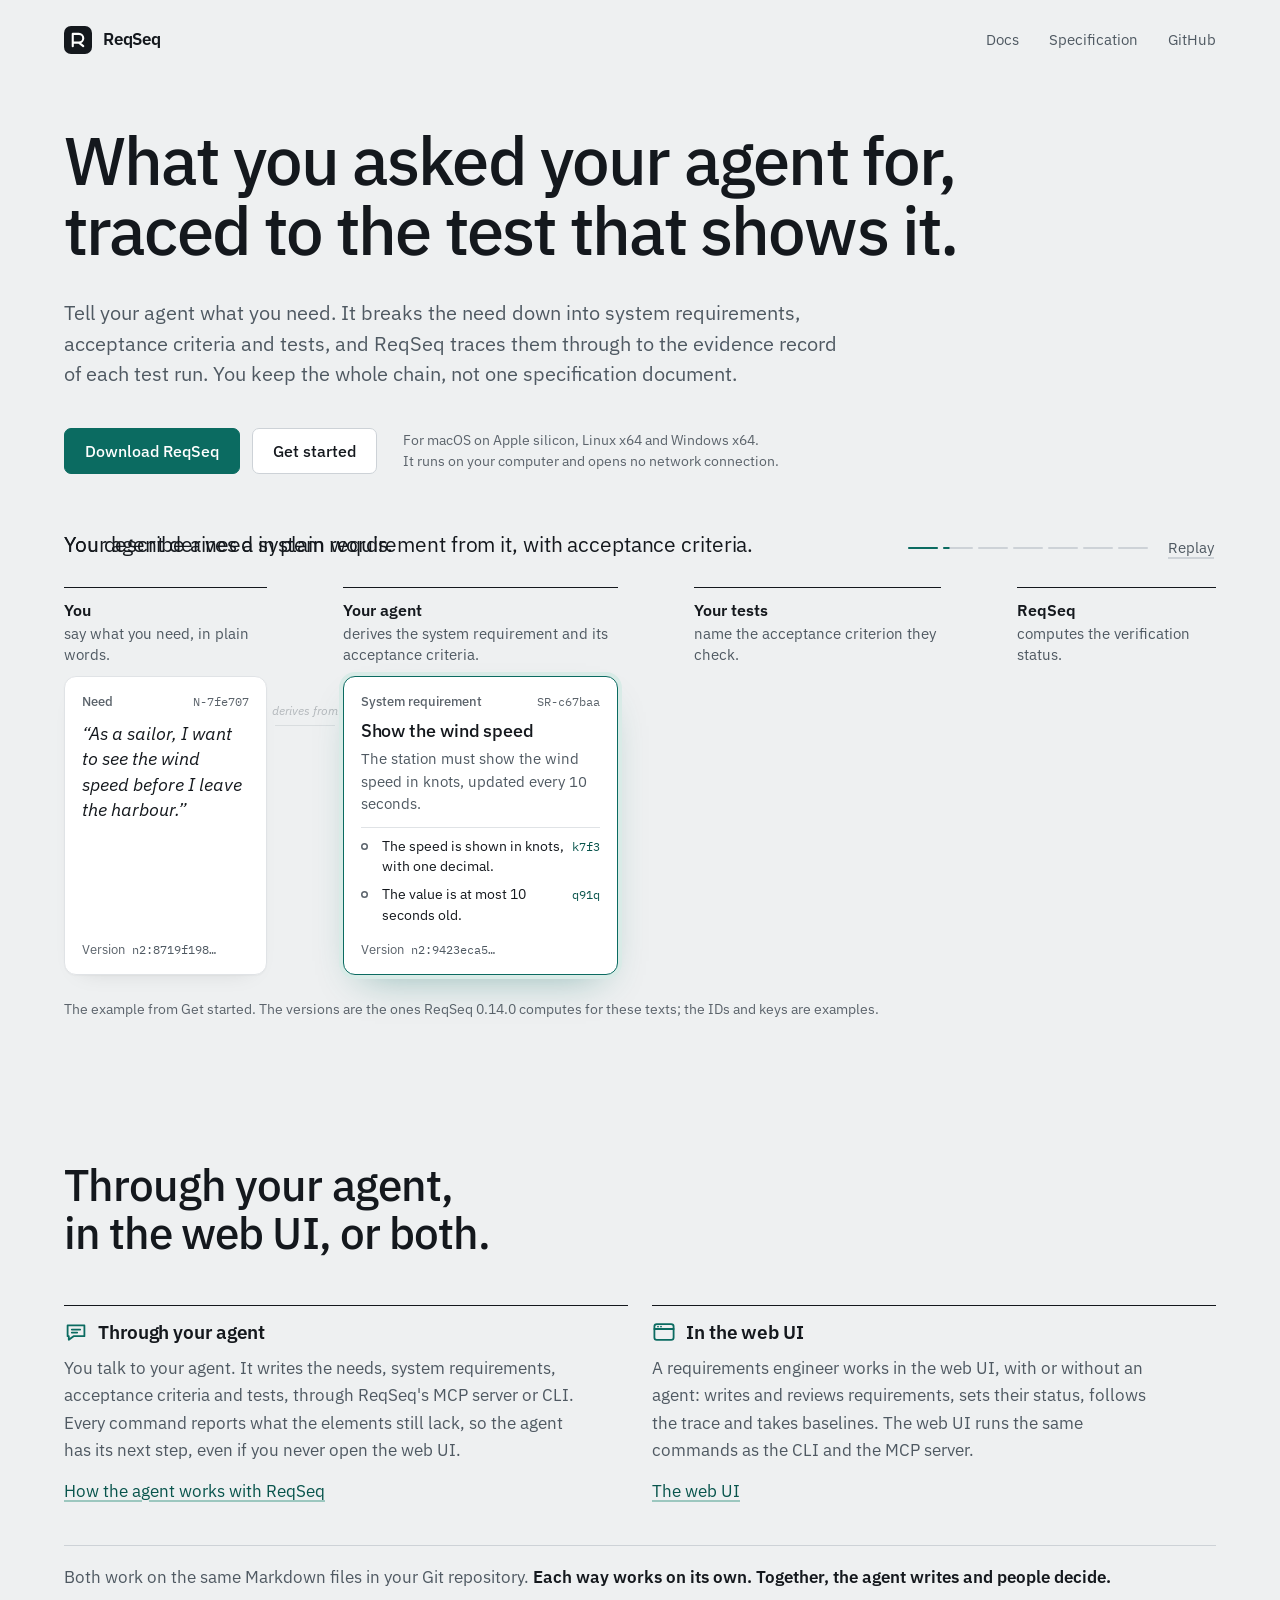
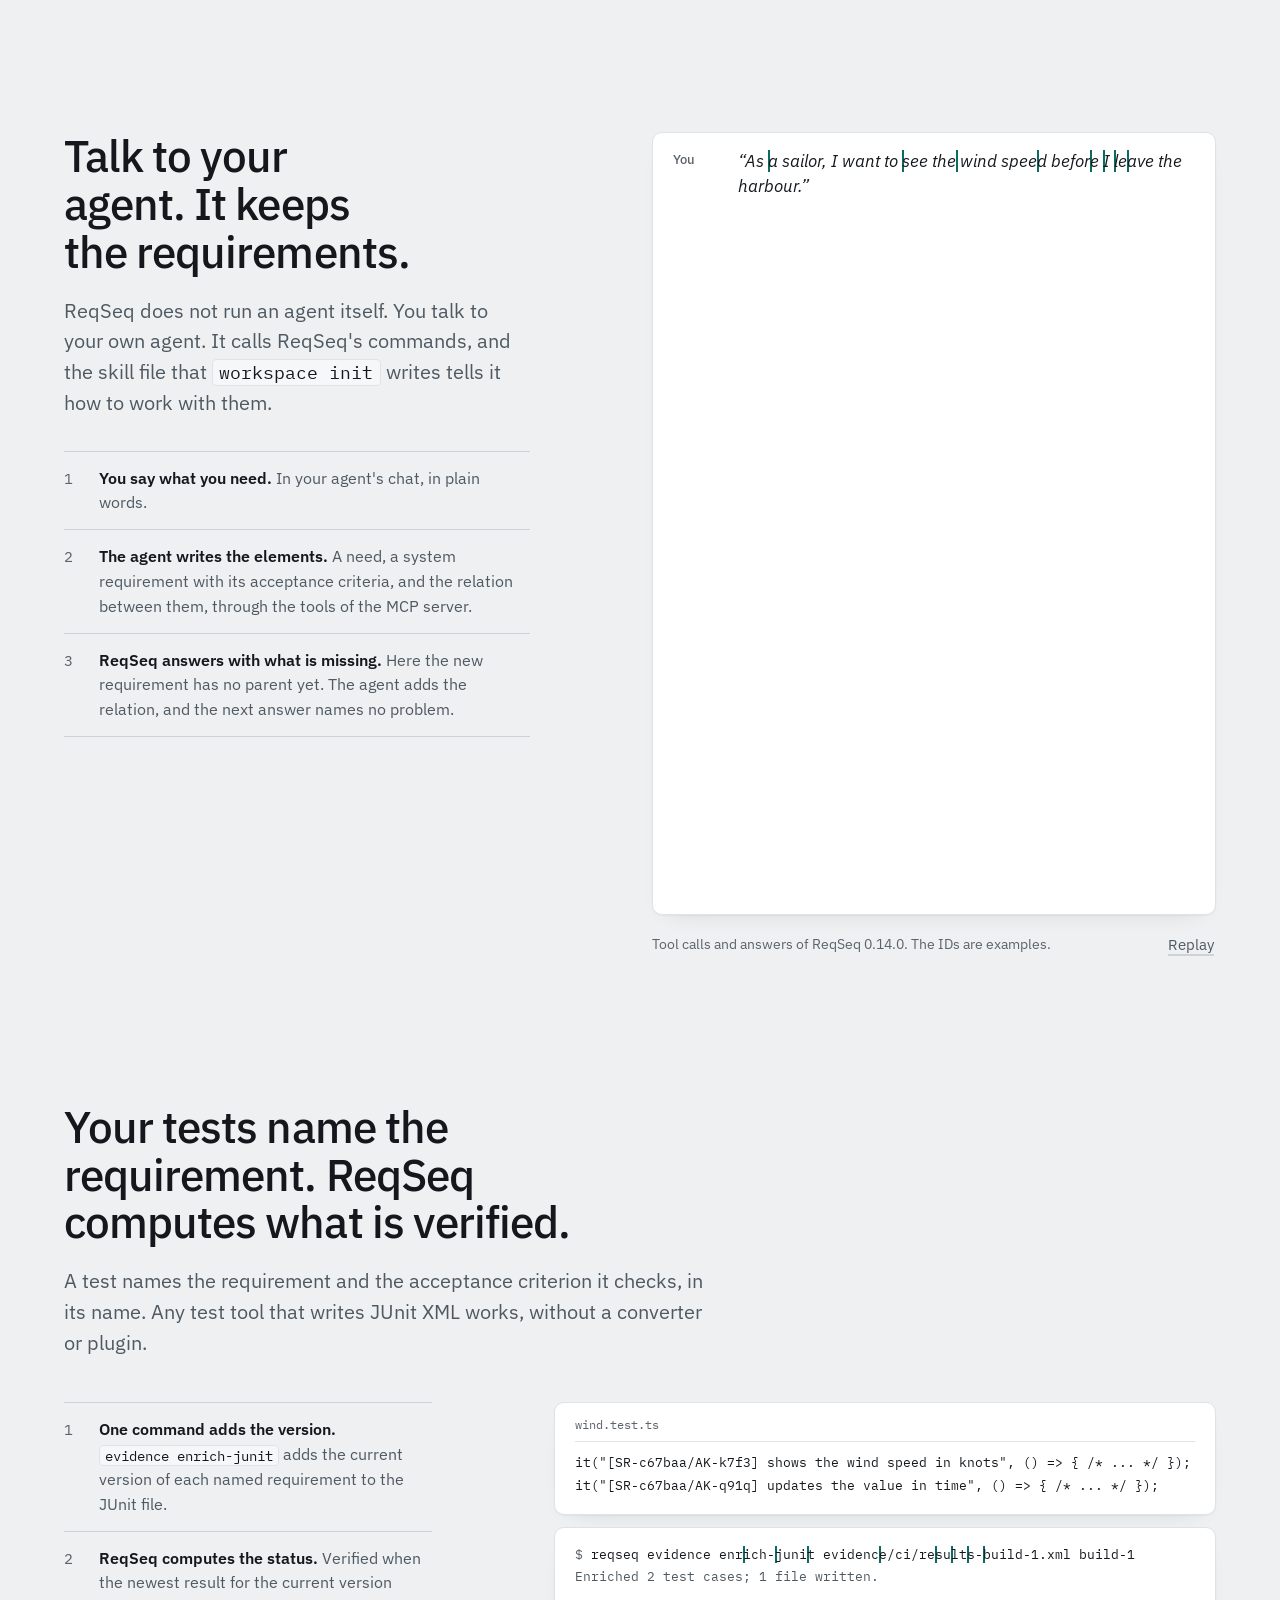
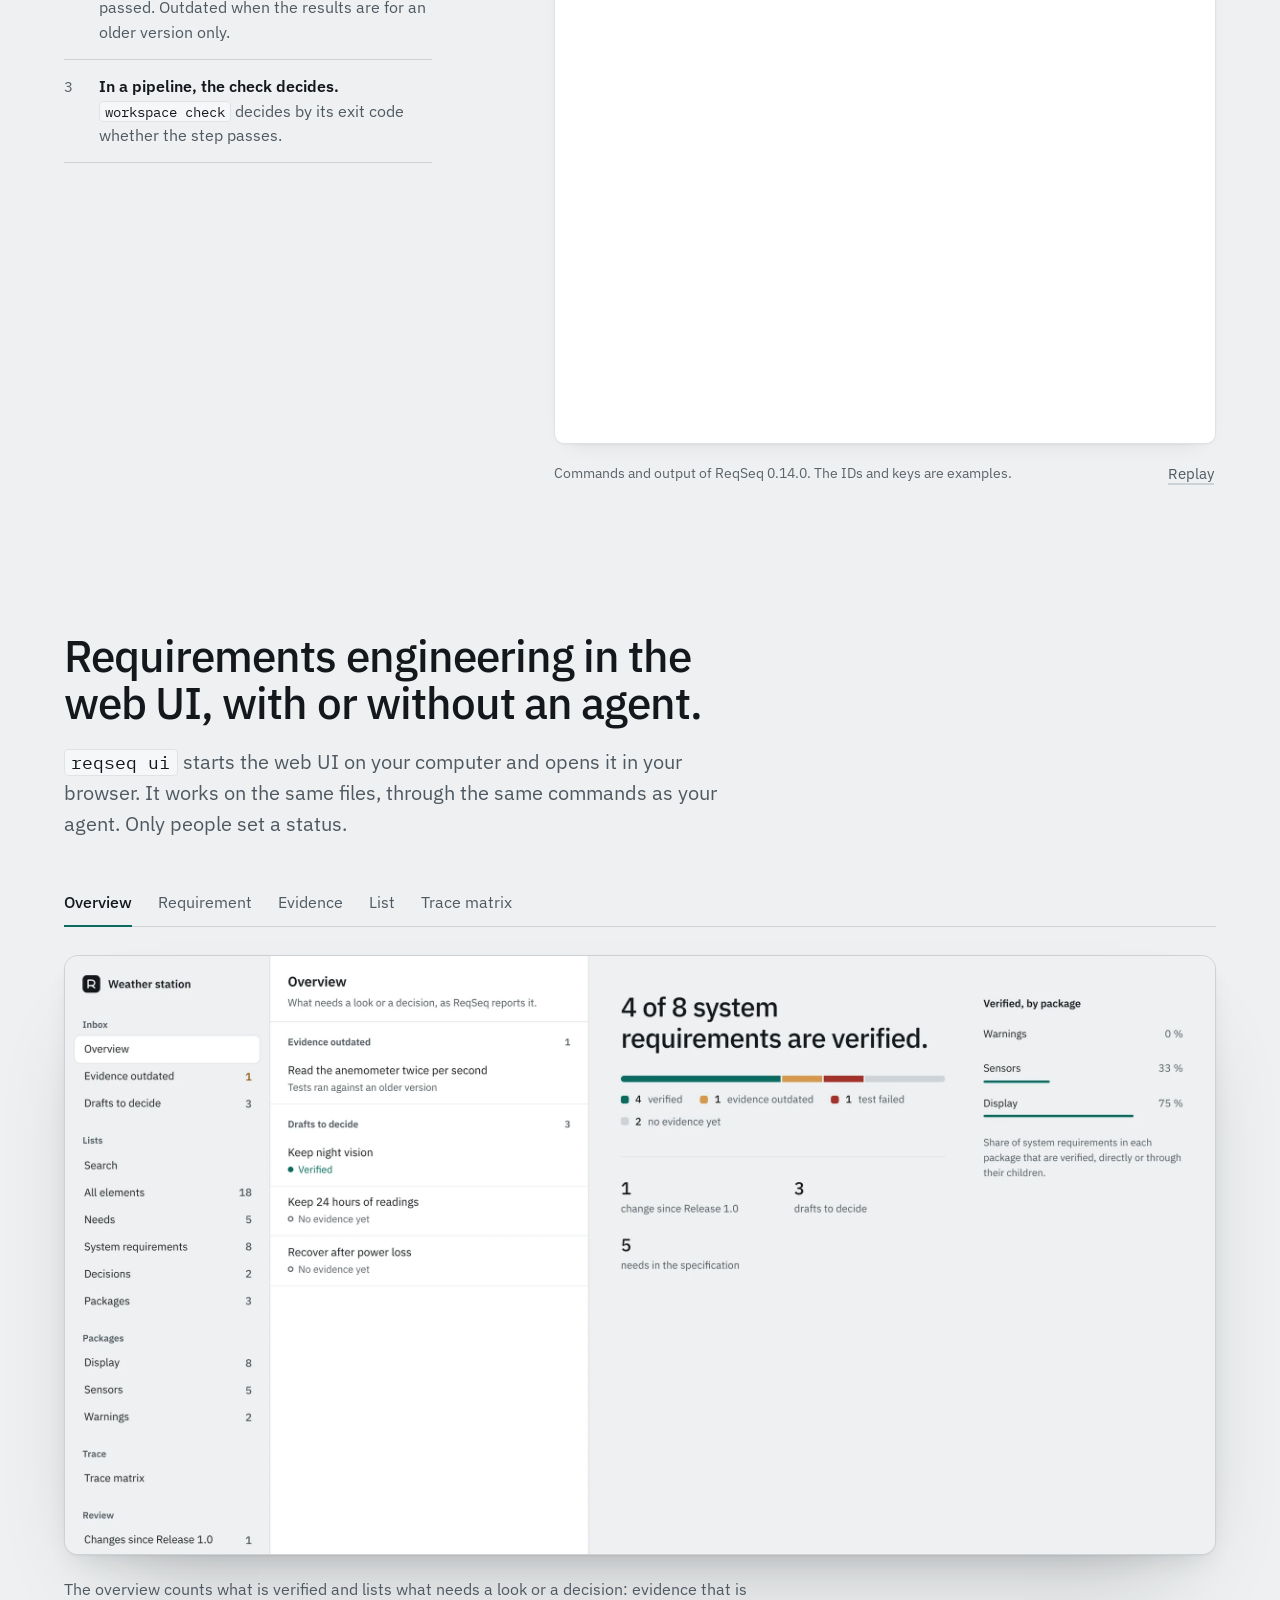
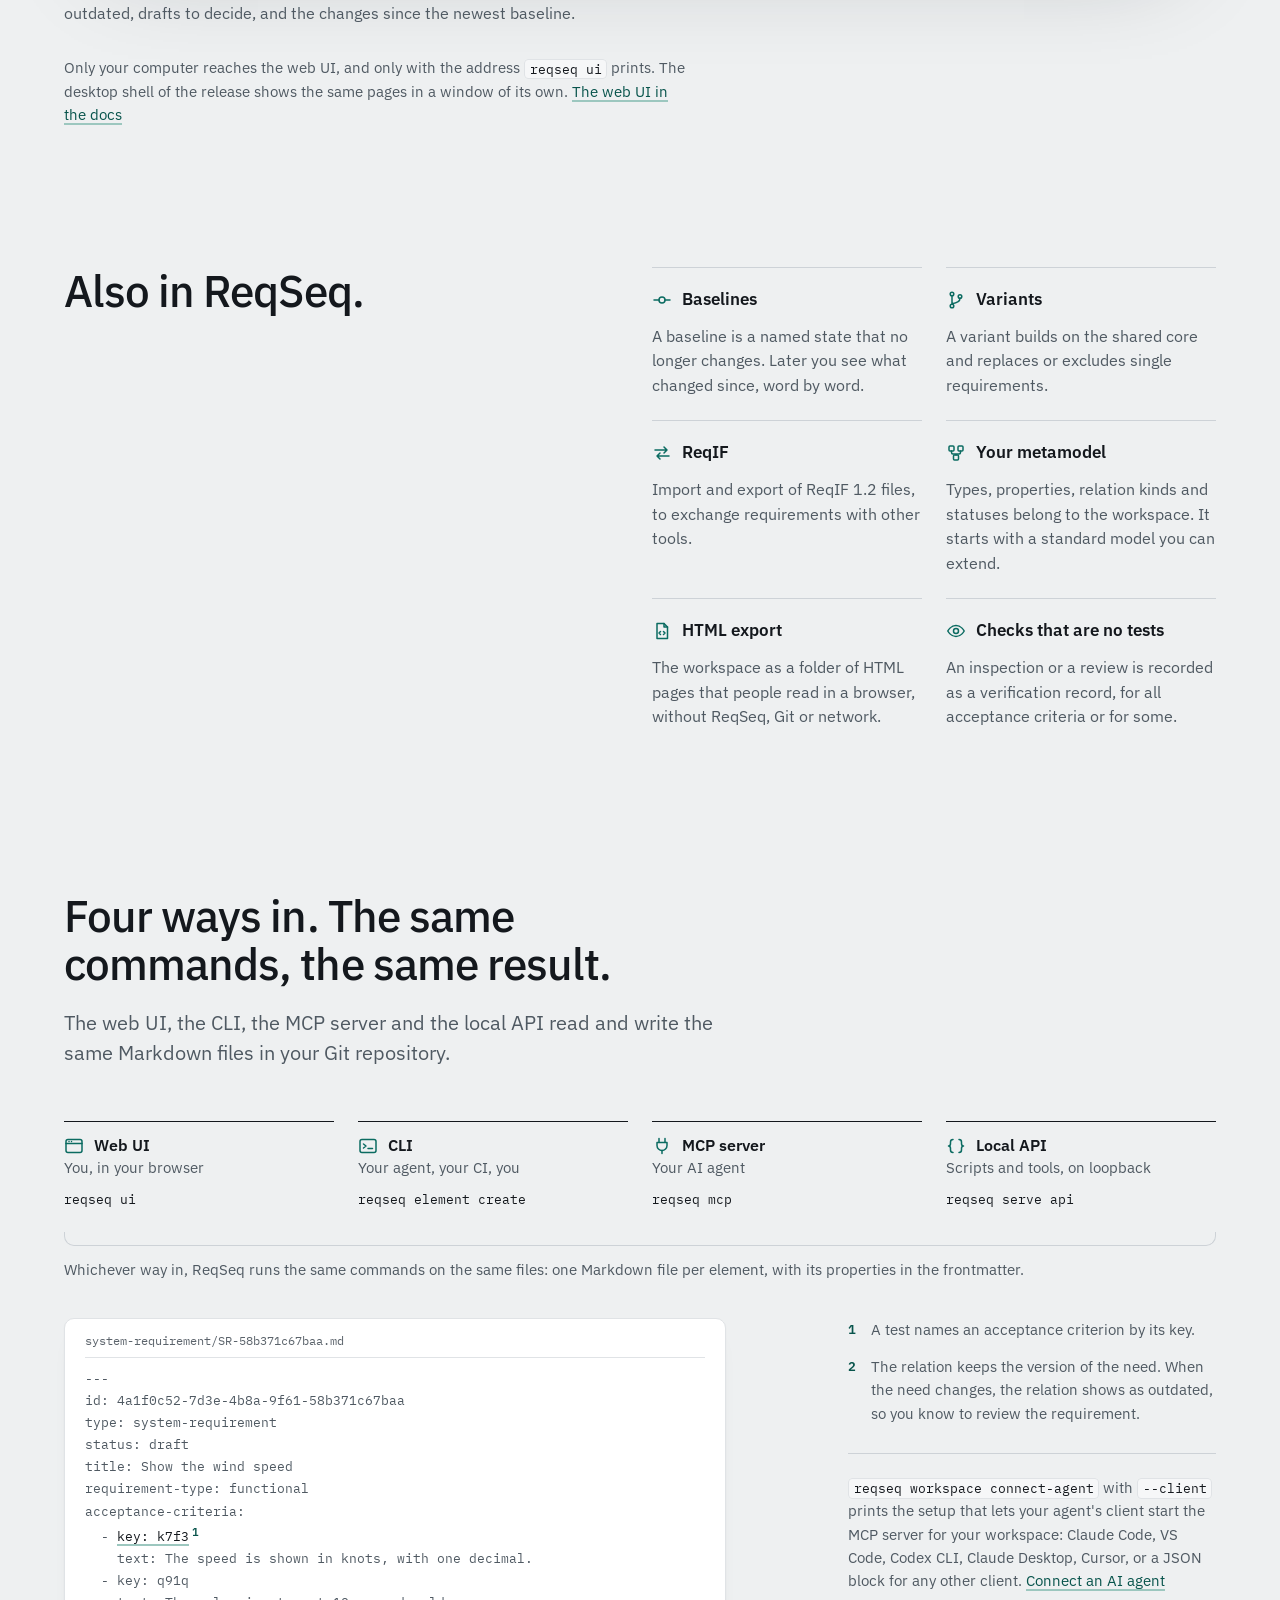
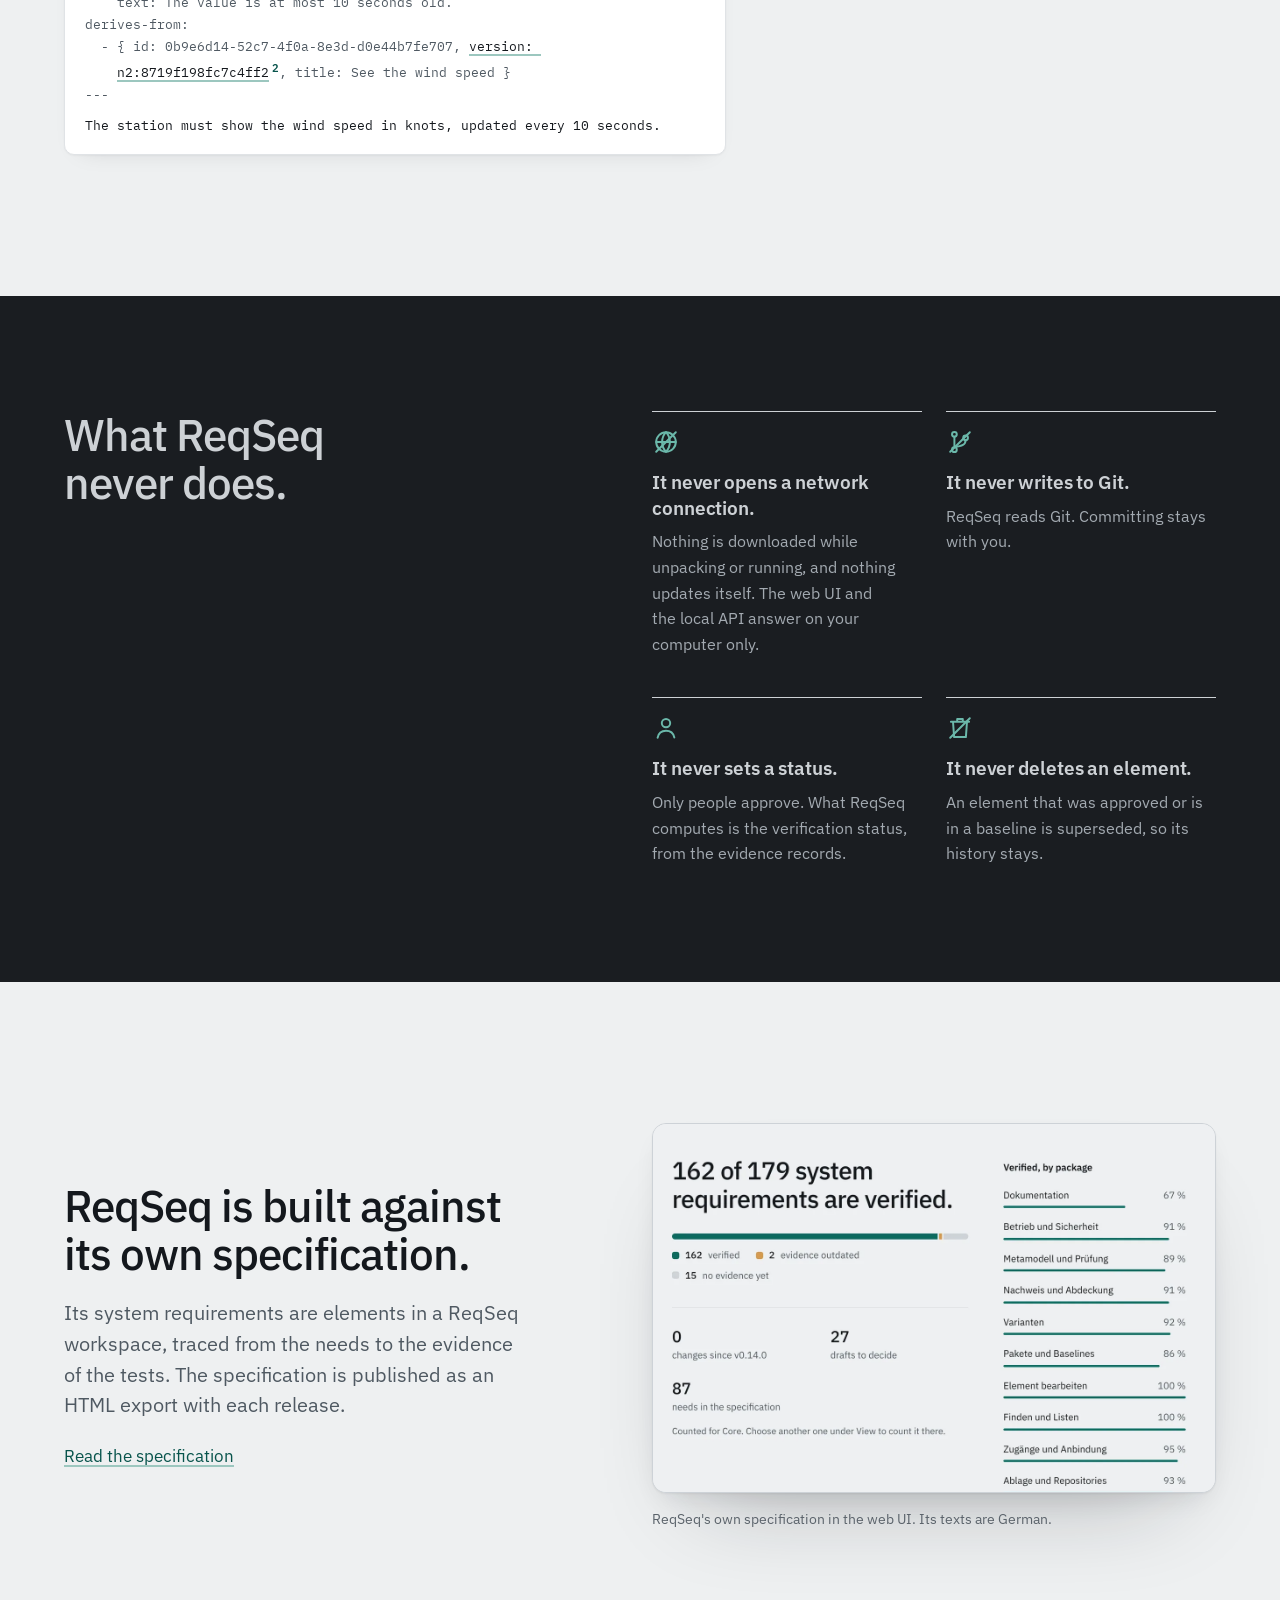
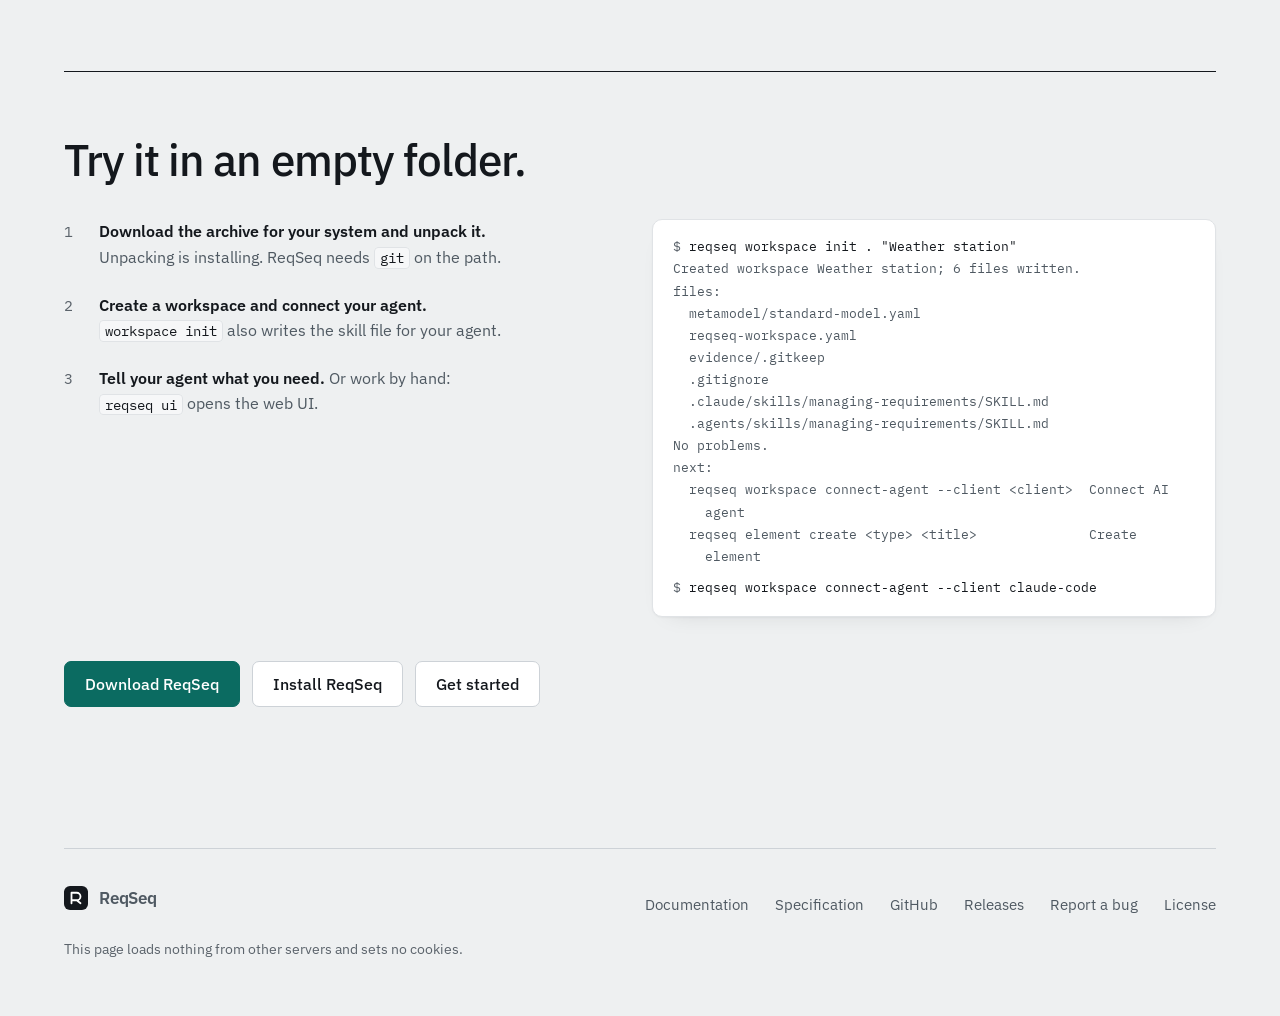
==== commit c69c89ad: "feat: icons across the page, livelier motion, a slower stage with focus - Line icons for the two way" ====
--- a/index.html
+++ b/index.html
@@ -133,12 +133,12 @@
   </div>
   <div class="pillars">
     <div class="pillar">
-      <h3>Through your agent</h3>
+      <h3><svg class="ico" viewBox="0 0 20 20" aria-hidden="true" focusable="false"><path pathLength="1" d="M3 4.5h14v9H8l-4 3v-3H3z"/><path pathLength="1" d="M6.5 8h7M6.5 10.5h4.5"/></svg>Through your agent</h3>
       <p>You talk to your agent. It writes the needs, system requirements, acceptance criteria and tests, through ReqSeq's MCP server or CLI. Every command reports what the elements still lack, so the agent has its next step, even if you never open the web UI.</p>
       <p><a class="textlink" href="#h-agent">How the agent works with ReqSeq</a></p>
     </div>
     <div class="pillar">
-      <h3>In the web UI</h3>
+      <h3><svg class="ico" viewBox="0 0 20 20" aria-hidden="true" focusable="false"><rect pathLength="1" x="2" y="3.5" width="16" height="13" rx="2"/><path pathLength="1" d="M2 7.5h16M5 5.5h.01M7.5 5.5h.01"/></svg>In the web UI</h3>
       <p>A requirements engineer works in the web UI, with or without an agent: writes and reviews requirements, sets their status, follows the trace and takes baselines. The web UI runs the same commands as the CLI and the MCP server.</p>
       <p><a class="textlink" href="#h-ui">The web UI</a></p>
     </div>
@@ -263,12 +263,12 @@
   <div class="cols split">
     <div class="head"><h2 id="h-more">Also in ReqSeq.</h2></div>
     <dl class="body more">
-      <div><dt><a href="https://thomasbirkmaier.github.io/ReqSeq/how-to/take-a-baseline/"><svg class="ico" viewBox="0 0 20 20" aria-hidden="true" focusable="false"><path d="M2 10h5M13 10h5"/><circle cx="10" cy="10" r="3"/></svg>Baselines</a></dt><dd>A baseline is a named state that no longer changes. Later you see what changed since, word by word.</dd></div>
-      <div><dt><a href="https://thomasbirkmaier.github.io/ReqSeq/how-to/manage-a-product-variant/"><svg class="ico" viewBox="0 0 20 20" aria-hidden="true" focusable="false"><circle cx="6" cy="4" r="1.8"/><circle cx="6" cy="16" r="1.8"/><circle cx="14" cy="6.5" r="1.8"/><path d="M6 5.8v8.4M14 8.3c0 3.5-2.5 4.7-8 5.4"/></svg>Variants</a></dt><dd>A variant builds on the shared core and replaces or excludes single requirements.</dd></div>
-      <div><dt><a href="https://thomasbirkmaier.github.io/ReqSeq/how-to/exchange-requirements-with-reqif/"><svg class="ico" viewBox="0 0 20 20" aria-hidden="true" focusable="false"><path d="M3 7h12M12 4l3 3-3 3M17 13H5M8 10l-3 3 3 3"/></svg>ReqIF</a></dt><dd>Import and export of ReqIF 1.2 files, to exchange requirements with other tools.</dd></div>
-      <div><dt><a href="https://thomasbirkmaier.github.io/ReqSeq/how-to/extend-the-metamodel/"><svg class="ico" viewBox="0 0 20 20" aria-hidden="true" focusable="false"><rect x="3" y="3" width="5" height="5" rx="1"/><rect x="12" y="3" width="5" height="5" rx="1"/><rect x="7.5" y="12" width="5" height="5" rx="1"/><path d="M5.5 8v1.5c0 1 .5 1.5 1.5 1.5h6c1 0 1.5-.5 1.5-1.5V8M10 11v1"/></svg>Your metamodel</a></dt><dd>Types, properties, relation kinds and statuses belong to the workspace. It starts with a standard model you can extend.</dd></div>
-      <div><dt><a href="https://thomasbirkmaier.github.io/ReqSeq/how-to/publish-the-workspace-as-html/"><svg class="ico" viewBox="0 0 20 20" aria-hidden="true" focusable="false"><path d="M5 2.5h7l3.5 3.5v11.5h-10.5z"/><path d="M12 2.5V6h3.5M8.5 10.5 7 12l1.5 1.5M11.5 10.5 13 12l-1.5 1.5"/></svg>HTML export</a></dt><dd>The workspace as a folder of HTML pages that people read in a browser, without ReqSeq, Git or network.</dd></div>
-      <div><dt><a href="https://thomasbirkmaier.github.io/ReqSeq/how-to/record-test-evidence/"><svg class="ico" viewBox="0 0 20 20" aria-hidden="true" focusable="false"><path d="M1.8 10S4.8 4.5 10 4.5 18.2 10 18.2 10 15.2 15.5 10 15.5 1.8 10 1.8 10z"/><circle cx="10" cy="10" r="2.5"/></svg>Checks that are no tests</a></dt><dd>An inspection or a review is recorded as a verification record, for all acceptance criteria or for some.</dd></div>
+      <div><dt><a href="https://thomasbirkmaier.github.io/ReqSeq/how-to/take-a-baseline/"><svg class="ico" viewBox="0 0 20 20" aria-hidden="true" focusable="false"><path pathLength="1" d="M2 10h5M13 10h5"/><circle pathLength="1" cx="10" cy="10" r="3"/></svg>Baselines</a></dt><dd>A baseline is a named state that no longer changes. Later you see what changed since, word by word.</dd></div>
+      <div><dt><a href="https://thomasbirkmaier.github.io/ReqSeq/how-to/manage-a-product-variant/"><svg class="ico" viewBox="0 0 20 20" aria-hidden="true" focusable="false"><circle pathLength="1" cx="6" cy="4" r="1.8"/><circle pathLength="1" cx="6" cy="16" r="1.8"/><circle pathLength="1" cx="14" cy="6.5" r="1.8"/><path pathLength="1" d="M6 5.8v8.4M14 8.3c0 3.5-2.5 4.7-8 5.4"/></svg>Variants</a></dt><dd>A variant builds on the shared core and replaces or excludes single requirements.</dd></div>
+      <div><dt><a href="https://thomasbirkmaier.github.io/ReqSeq/how-to/exchange-requirements-with-reqif/"><svg class="ico" viewBox="0 0 20 20" aria-hidden="true" focusable="false"><path pathLength="1" d="M3 7h12M12 4l3 3-3 3M17 13H5M8 10l-3 3 3 3"/></svg>ReqIF</a></dt><dd>Import and export of ReqIF 1.2 files, to exchange requirements with other tools.</dd></div>
+      <div><dt><a href="https://thomasbirkmaier.github.io/ReqSeq/how-to/extend-the-metamodel/"><svg class="ico" viewBox="0 0 20 20" aria-hidden="true" focusable="false"><rect pathLength="1" x="3" y="3" width="5" height="5" rx="1"/><rect pathLength="1" x="12" y="3" width="5" height="5" rx="1"/><rect pathLength="1" x="7.5" y="12" width="5" height="5" rx="1"/><path pathLength="1" d="M5.5 8v1.5c0 1 .5 1.5 1.5 1.5h6c1 0 1.5-.5 1.5-1.5V8M10 11v1"/></svg>Your metamodel</a></dt><dd>Types, properties, relation kinds and statuses belong to the workspace. It starts with a standard model you can extend.</dd></div>
+      <div><dt><a href="https://thomasbirkmaier.github.io/ReqSeq/how-to/publish-the-workspace-as-html/"><svg class="ico" viewBox="0 0 20 20" aria-hidden="true" focusable="false"><path pathLength="1" d="M5 2.5h7l3.5 3.5v11.5h-10.5z"/><path pathLength="1" d="M12 2.5V6h3.5M8.5 10.5 7 12l1.5 1.5M11.5 10.5 13 12l-1.5 1.5"/></svg>HTML export</a></dt><dd>The workspace as a folder of HTML pages that people read in a browser, without ReqSeq, Git or network.</dd></div>
+      <div><dt><a href="https://thomasbirkmaier.github.io/ReqSeq/how-to/record-test-evidence/"><svg class="ico" viewBox="0 0 20 20" aria-hidden="true" focusable="false"><path pathLength="1" d="M1.8 10S4.8 4.5 10 4.5 18.2 10 18.2 10 15.2 15.5 10 15.5 1.8 10 1.8 10z"/><circle pathLength="1" cx="10" cy="10" r="2.5"/></svg>Checks that are no tests</a></dt><dd>An inspection or a review is recorded as a verification record, for all acceptance criteria or for some.</dd></div>
     </dl>
   </div>
 </section>
@@ -281,10 +281,10 @@
     </div>
   </div>
   <div class="ways">
-    <div class="way"><b>Web UI</b>You, in your browser<code>reqseq ui</code></div>
-    <div class="way"><b>CLI</b>Your agent, your CI, you<code>reqseq element create</code></div>
-    <div class="way"><b>MCP server</b>Your AI agent<code>reqseq mcp</code></div>
-    <div class="way"><b>Local API</b>Scripts and tools, on loopback<code>reqseq serve api</code></div>
+    <div class="way"><b><svg class="ico" viewBox="0 0 20 20" aria-hidden="true" focusable="false"><rect pathLength="1" x="2" y="3.5" width="16" height="13" rx="2"/><path pathLength="1" d="M2 7.5h16M5 5.5h.01M7.5 5.5h.01"/></svg>Web UI</b>You, in your browser<code>reqseq ui</code></div>
+    <div class="way"><b><svg class="ico" viewBox="0 0 20 20" aria-hidden="true" focusable="false"><rect pathLength="1" x="2" y="3.5" width="16" height="13" rx="2"/><path pathLength="1" d="M5.5 8l2.5 2-2.5 2M10 12.5h4.5"/></svg>CLI</b>Your agent, your CI, you<code>reqseq element create</code></div>
+    <div class="way"><b><svg class="ico" viewBox="0 0 20 20" aria-hidden="true" focusable="false"><path pathLength="1" d="M7 2.5v4M13 2.5v4M5 6.5h10v3a5 5 0 0 1-10 0z"/><path pathLength="1" d="M10 14.5v3"/></svg>MCP server</b>Your AI agent<code>reqseq mcp</code></div>
+    <div class="way"><b><svg class="ico" viewBox="0 0 20 20" aria-hidden="true" focusable="false"><path pathLength="1" d="M7 3.5c-2 0-2.5 1-2.5 2.5v1.5c0 1-.6 2.5-2 2.5 1.4 0 2 1.5 2 2.5V14c0 1.5.5 2.5 2.5 2.5M13 3.5c2 0 2.5 1 2.5 2.5v1.5c0 1 .6 2.5 2 2.5-1.4 0-2 1.5-2 2.5V14c0 1.5-.5 2.5-2.5 2.5"/></svg>Local API</b>Scripts and tools, on loopback<code>reqseq serve api</code></div>
   </div>
   <div class="gather" aria-hidden="true"></div>
   <p class="gather-text">Whichever way in, ReqSeq runs the same commands on the same files: one Markdown file per element, with its properties in the frontmatter.</p>
@@ -325,10 +325,10 @@
   <div class="cols split">
     <div class="head"><h2 id="h-never">What ReqSeq never does.</h2></div>
     <ul class="body nevers">
-      <li><h3>It never opens a network connection.</h3><p>Nothing is downloaded while unpacking or running, and nothing updates itself. The web UI and the local API answer on your computer only.</p></li>
-      <li><h3>It never writes to Git.</h3><p>ReqSeq reads Git. Committing stays with you.</p></li>
-      <li><h3>It never sets a status.</h3><p>Only people approve. What ReqSeq computes is the verification status, from the evidence records.</p></li>
-      <li><h3>It never deletes an element.</h3><p>An element that was approved or is in a baseline is superseded, so its history stays.</p></li>
+      <li><svg class="ico big" viewBox="0 0 20 20" aria-hidden="true" focusable="false"><circle pathLength="1" cx="10" cy="10" r="7"/><path pathLength="1" d="M3 10h14M10 3c2 2.2 2.8 4.5 2.8 7s-.8 4.8-2.8 7c-2-2.2-2.8-4.5-2.8-7S8 5.2 10 3z"/><path pathLength="1" d="M3 17L17 3"/></svg><h3>It never opens a network connection.</h3><p>Nothing is downloaded while unpacking or running, and nothing updates itself. The web UI and the local API answer on your computer only.</p></li>
+      <li><svg class="ico big" viewBox="0 0 20 20" aria-hidden="true" focusable="false"><circle pathLength="1" cx="6" cy="4.5" r="1.7"/><circle pathLength="1" cx="6" cy="15.5" r="1.7"/><circle pathLength="1" cx="14" cy="7" r="1.7"/><path pathLength="1" d="M6 6.2v7.6M14 8.7c0 3.2-2.4 4.2-8 5"/><path pathLength="1" d="M3 17L17 3"/></svg><h3>It never writes to Git.</h3><p>ReqSeq reads Git. Committing stays with you.</p></li>
+      <li><svg class="ico big" viewBox="0 0 20 20" aria-hidden="true" focusable="false"><circle pathLength="1" cx="10" cy="6.5" r="3"/><path pathLength="1" d="M4 17c.6-3.2 3-5 6-5s5.4 1.8 6 5"/></svg><h3>It never sets a status.</h3><p>Only people approve. What ReqSeq computes is the verification status, from the evidence records.</p></li>
+      <li><svg class="ico big" viewBox="0 0 20 20" aria-hidden="true" focusable="false"><path pathLength="1" d="M3.5 5.5h13M8 5.5V3.5h4v2M5 5.5l.8 11h8.4l.8-11"/><path pathLength="1" d="M3 17L17 3"/></svg><h3>It never deletes an element.</h3><p>An element that was approved or is in a baseline is superseded, so its history stays.</p></li>
     </ul>
   </div>
 </section>
--- a/assets/site.css
+++ b/assets/site.css
@@ -300,7 +300,22 @@
 .more div{border-top:1px solid var(--line-strong);padding:18px 0 22px}
 .more dt{font-weight:600}
 .more dt a{display:inline-flex;align-items:center;gap:10px}
-.more .ico{width:20px;height:20px;flex:none;fill:none;stroke:var(--accent);stroke-width:1.5;stroke-linecap:round;stroke-linejoin:round}
+/* Where to look while the stage plays: the part that just changed is lifted and ringed, the rest steps back. */
+@media (prefers-reduced-motion:no-preference){
+  .node{transition:opacity 600ms var(--ease),transform 600ms var(--ease),box-shadow 600ms var(--ease),border-color 600ms var(--ease)}
+  .stage.focusing .node.on:not(.focus){opacity:.42}
+  .stage.focusing .link.on:not(.focus){opacity:.4}
+  .stage.focusing .node.focus{transform:translateY(-6px);border-color:var(--accent);box-shadow:0 0 0 4px var(--accent-soft),0 18px 40px -18px rgba(11,107,97,.45)}
+  .stage.focusing .link.focus i{border-top-color:var(--accent);border-left-color:var(--accent)}
+  .stage.focusing .link.focus .cap{color:var(--accent-ink);font-weight:500}
+  .stage .crit li,.stage .tests li{transition:background-color 500ms var(--ease);border-radius:6px}
+  .stage.focusing .crit li.focus,.stage.focusing .tests li.focus,.stage.focusing .crit.focus li{background:var(--accent-soft);box-shadow:0 0 0 4px var(--accent-soft)}
+  .stage.focusing .link.focus b{animation:pulse 900ms var(--ease) infinite}
+}
+.ico{width:20px;height:20px;flex:none;fill:none;stroke:var(--accent);stroke-width:1.5;stroke-linecap:round;stroke-linejoin:round}
+.pillar h3,.way b{display:flex;align-items:center;gap:10px}
+.pillar .ico{width:24px;height:24px}
+.ico.big{display:block;width:28px;height:28px;margin-bottom:14px;stroke-width:1.4}
 .more dt a{text-decoration:none}
 .more dt a:hover{text-decoration:underline;text-decoration-color:var(--underline);text-underline-offset:3px;text-decoration-thickness:1.5px}
 .more dd{margin-top:6px;color:var(--dim);font-size:1rem;line-height:1.55}
@@ -392,18 +407,25 @@
 /* Gentle motion: content rises into place as it enters, the hero settles in once, the chain keeps a quiet flow,
    the icons draw themselves and the pages of the web UI cross-fade. All of it is off with reduced motion. */
 @media (prefers-reduced-motion:no-preference){
-  .js .rise{opacity:0;transform:translateY(18px);transition:opacity 760ms var(--ease),transform 900ms var(--ease);transition-delay:calc(var(--i,0) * 90ms)}
+  .js .rise{opacity:0;transform:translateY(42px) scale(.985);transition:opacity 900ms var(--ease),transform 1100ms cubic-bezier(.16,1,.3,1);transition-delay:calc(var(--i,0) * 120ms)}
   .js .rise.in{opacity:1;transform:none}
-  .js .hero h1 .w{display:inline-block;opacity:0;transform:translateY(.35em);animation:word 900ms var(--ease) forwards;animation-delay:calc(120ms + var(--i) * 55ms)}
+  .js .hero h1 .w{display:inline-block;opacity:0;transform:translateY(.6em) rotate(2deg);transform-origin:left bottom;animation:word 1000ms cubic-bezier(.16,1,.3,1) forwards;animation-delay:calc(120ms + var(--i) * 65ms)}
   @keyframes word{to{opacity:1;transform:none}}
   .js .hero .lead,.js .hero .actions{opacity:0;animation:word 900ms var(--ease) forwards;transform:translateY(10px)}
   .js .hero .lead{animation-delay:620ms}
   .js .hero .actions{animation-delay:760ms}
-  .js .more .ico *{stroke-dasharray:60;stroke-dashoffset:60;transition:stroke-dashoffset 1200ms var(--ease);transition-delay:calc(200ms + var(--i,0) * 90ms)}
-  .js .more .rise.in .ico *{stroke-dashoffset:0}
+  .js .rise .ico *,.js .rise.ico *{stroke-dasharray:1;stroke-dashoffset:1;transition:stroke-dashoffset 1200ms var(--ease);transition-delay:calc(200ms + var(--i,0) * 90ms)}
+  .js .rise.in .ico *{stroke-dashoffset:0}
   .js .panel:not([hidden]) .frame{animation:panel 520ms var(--ease)}
-  @keyframes panel{from{opacity:0;transform:translateY(6px) scale(.995)}to{opacity:1;transform:none}}
+  @keyframes panel{from{opacity:0;transform:translateY(16px) scale(.98)}to{opacity:1;transform:none}}
   .js .frame img{transition:transform 1400ms var(--ease)}
   .js .panel .frame:hover img{transform:scale(1.012)}
+  .js .frame.rise{transform:translateY(60px) scale(.94)}
+  .js .frame.rise.in{transform:none}
+  .js .ways>.rise:nth-child(even){transform:translateY(64px)}
+  .js .ways>.rise.in{transform:none}
+  .more>div,.way,.nevers li,.pillar{transition:transform 500ms var(--ease)}
+  .more>div.in:hover,.way.in:hover,.nevers li.in:hover,.pillar.in:hover{transform:translateY(-4px)}
+  .more>div:hover .ico,.way:hover .ico,.pillar:hover .ico,.nevers li:hover .ico{transform:scale(1.12);transition:transform 400ms var(--ease)}
   .link.flow b{animation:pulse 1100ms cubic-bezier(.45,0,.55,1)}
 }
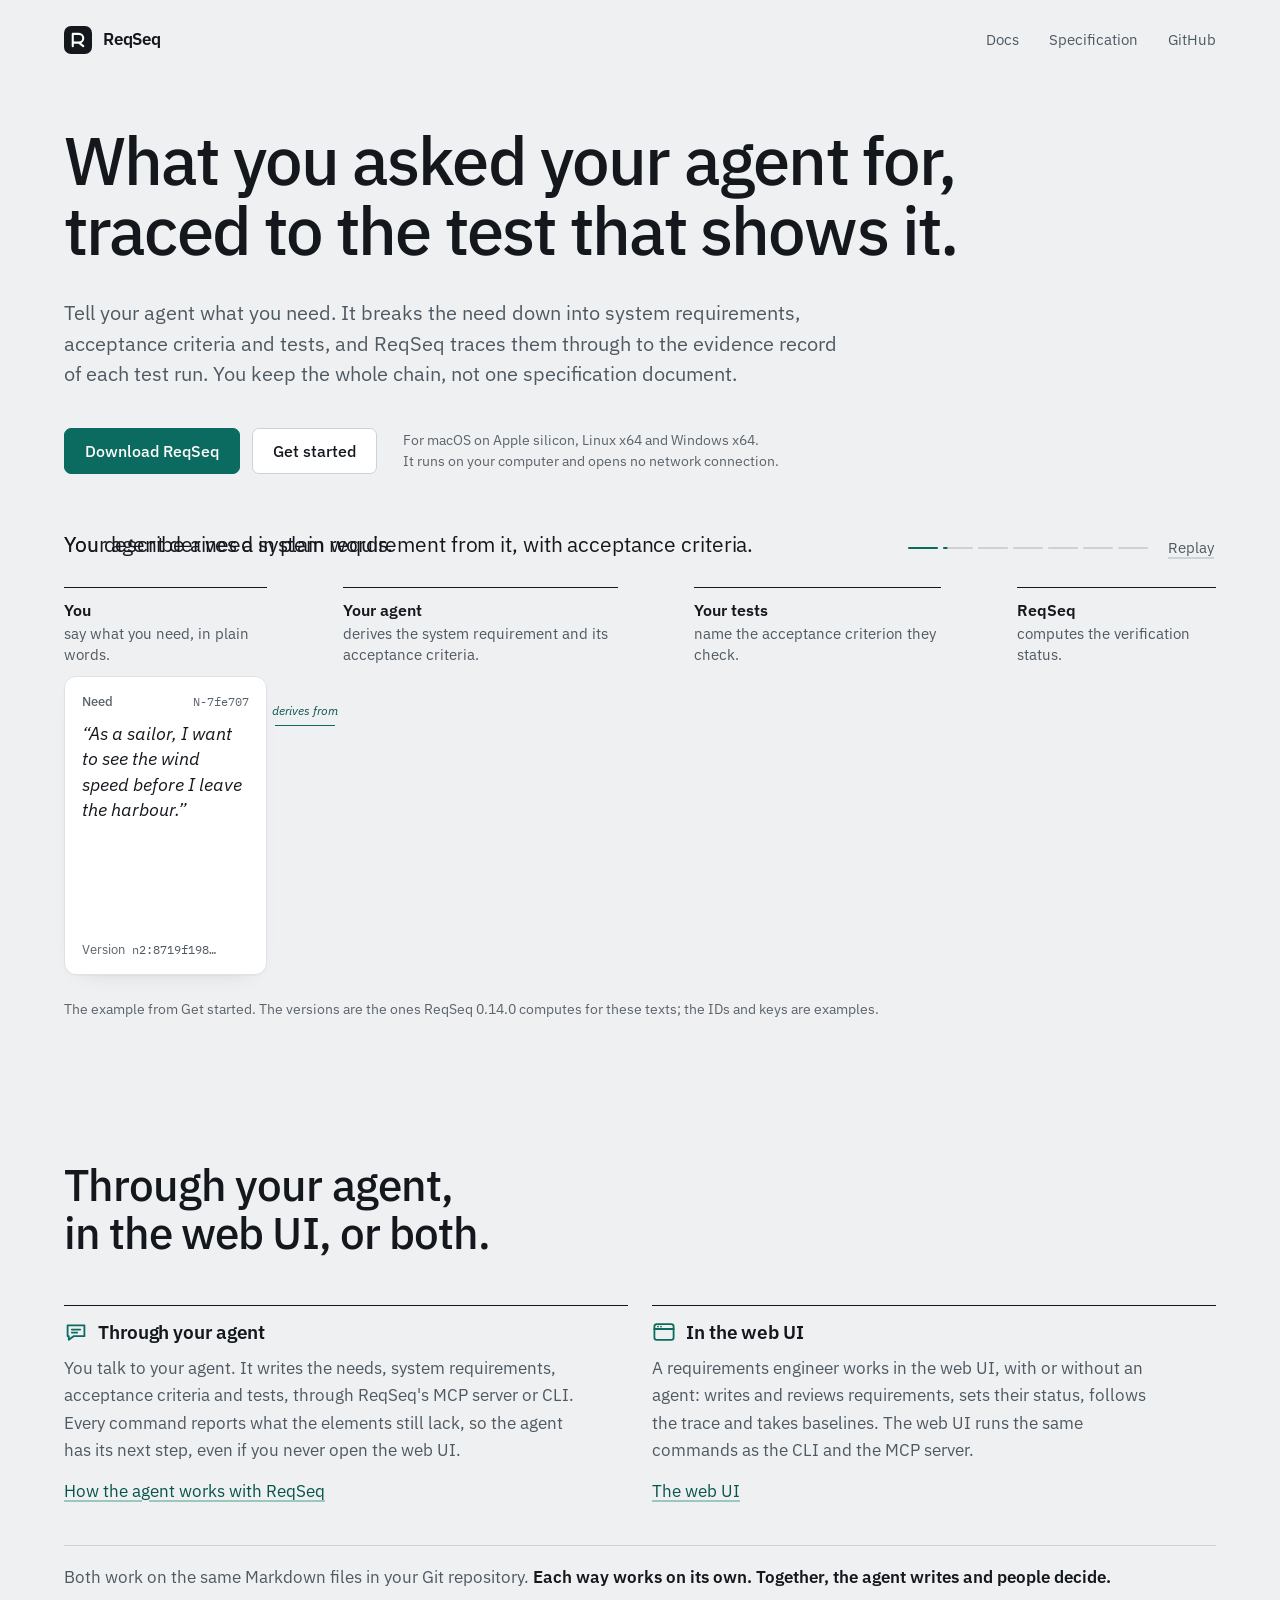
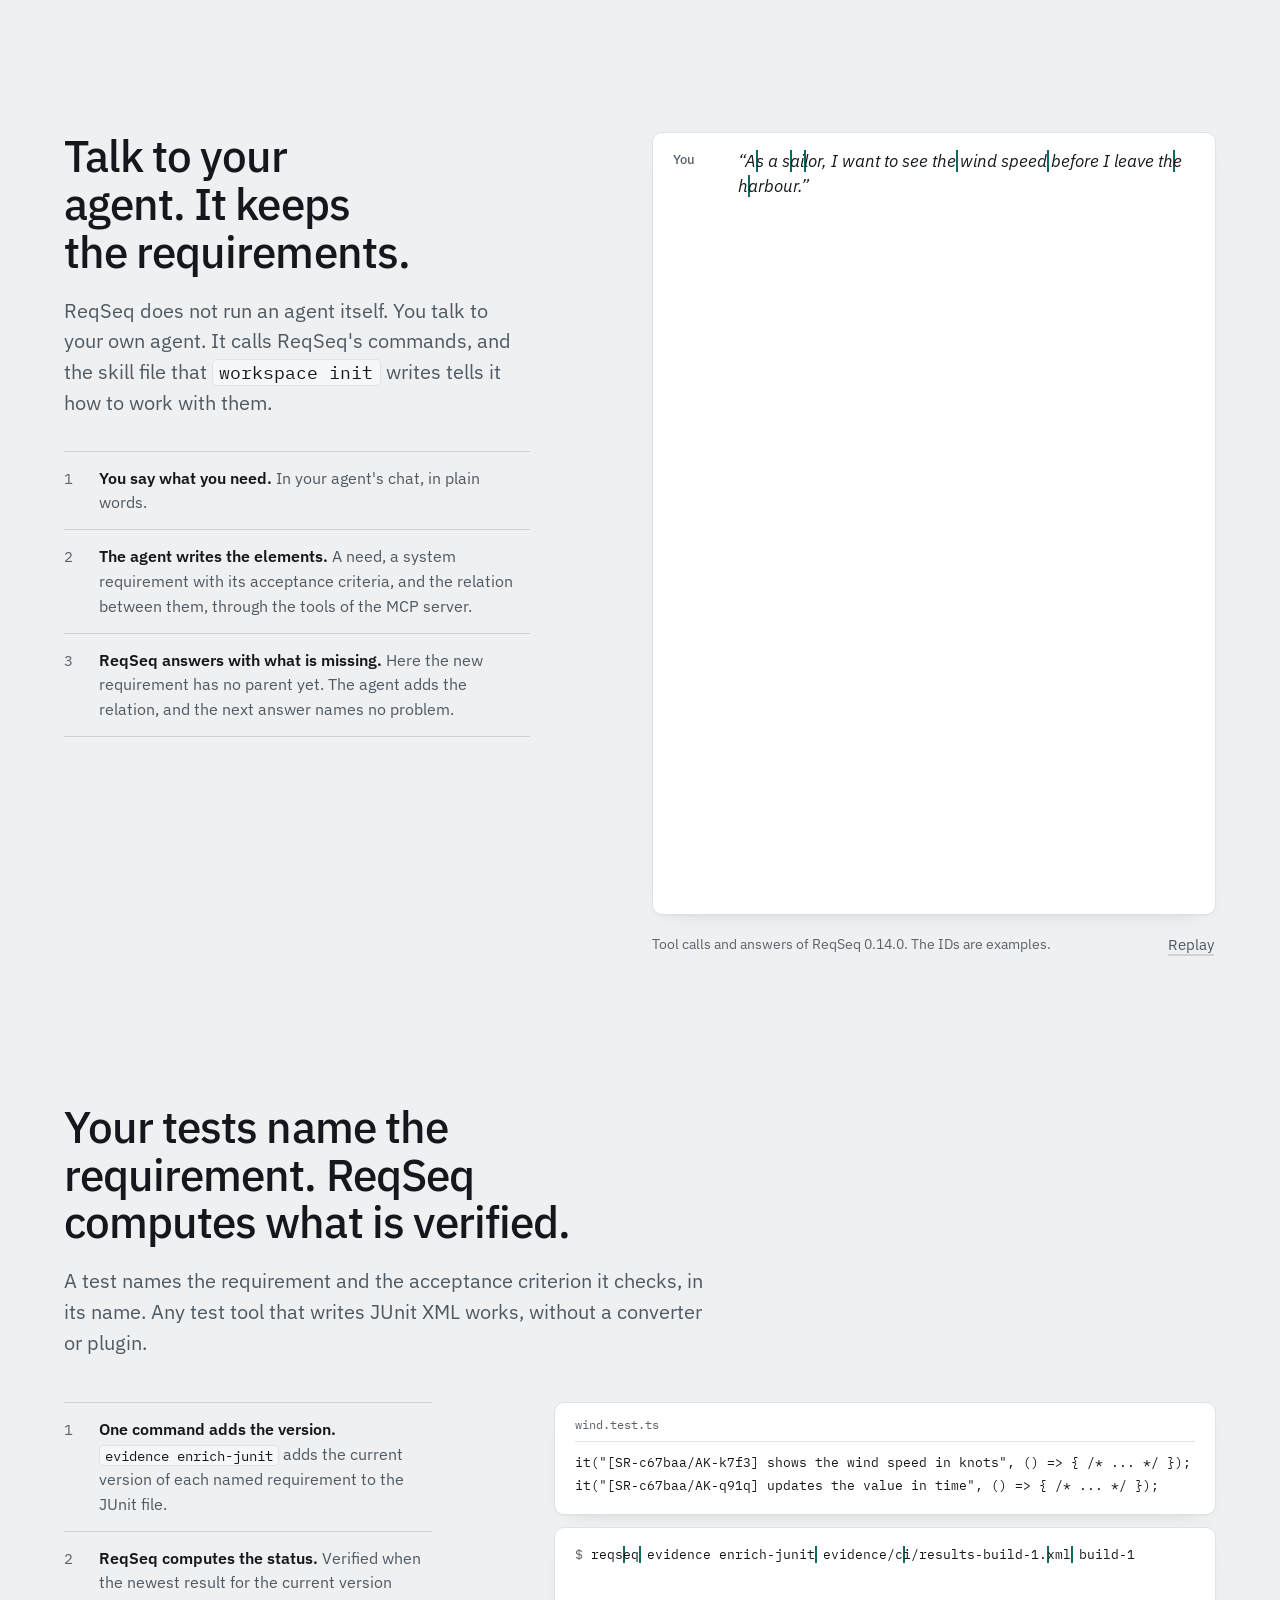
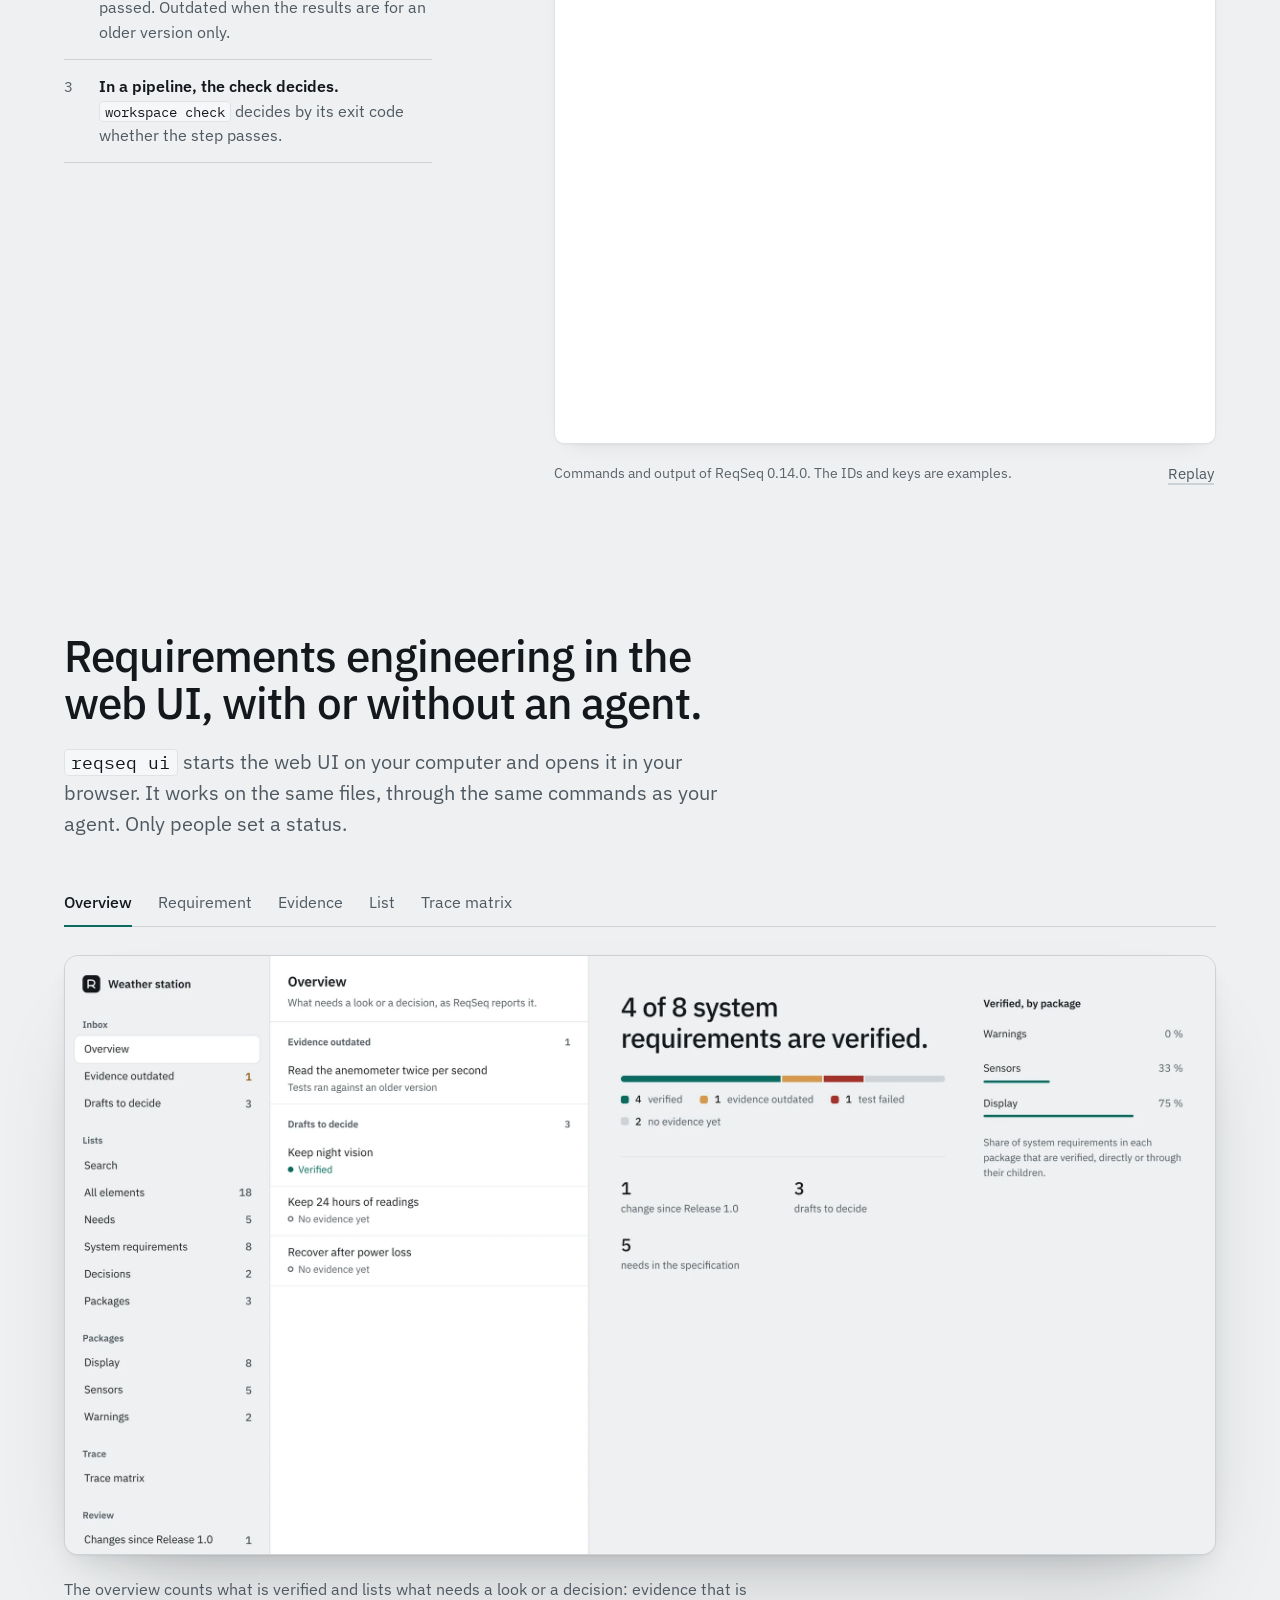
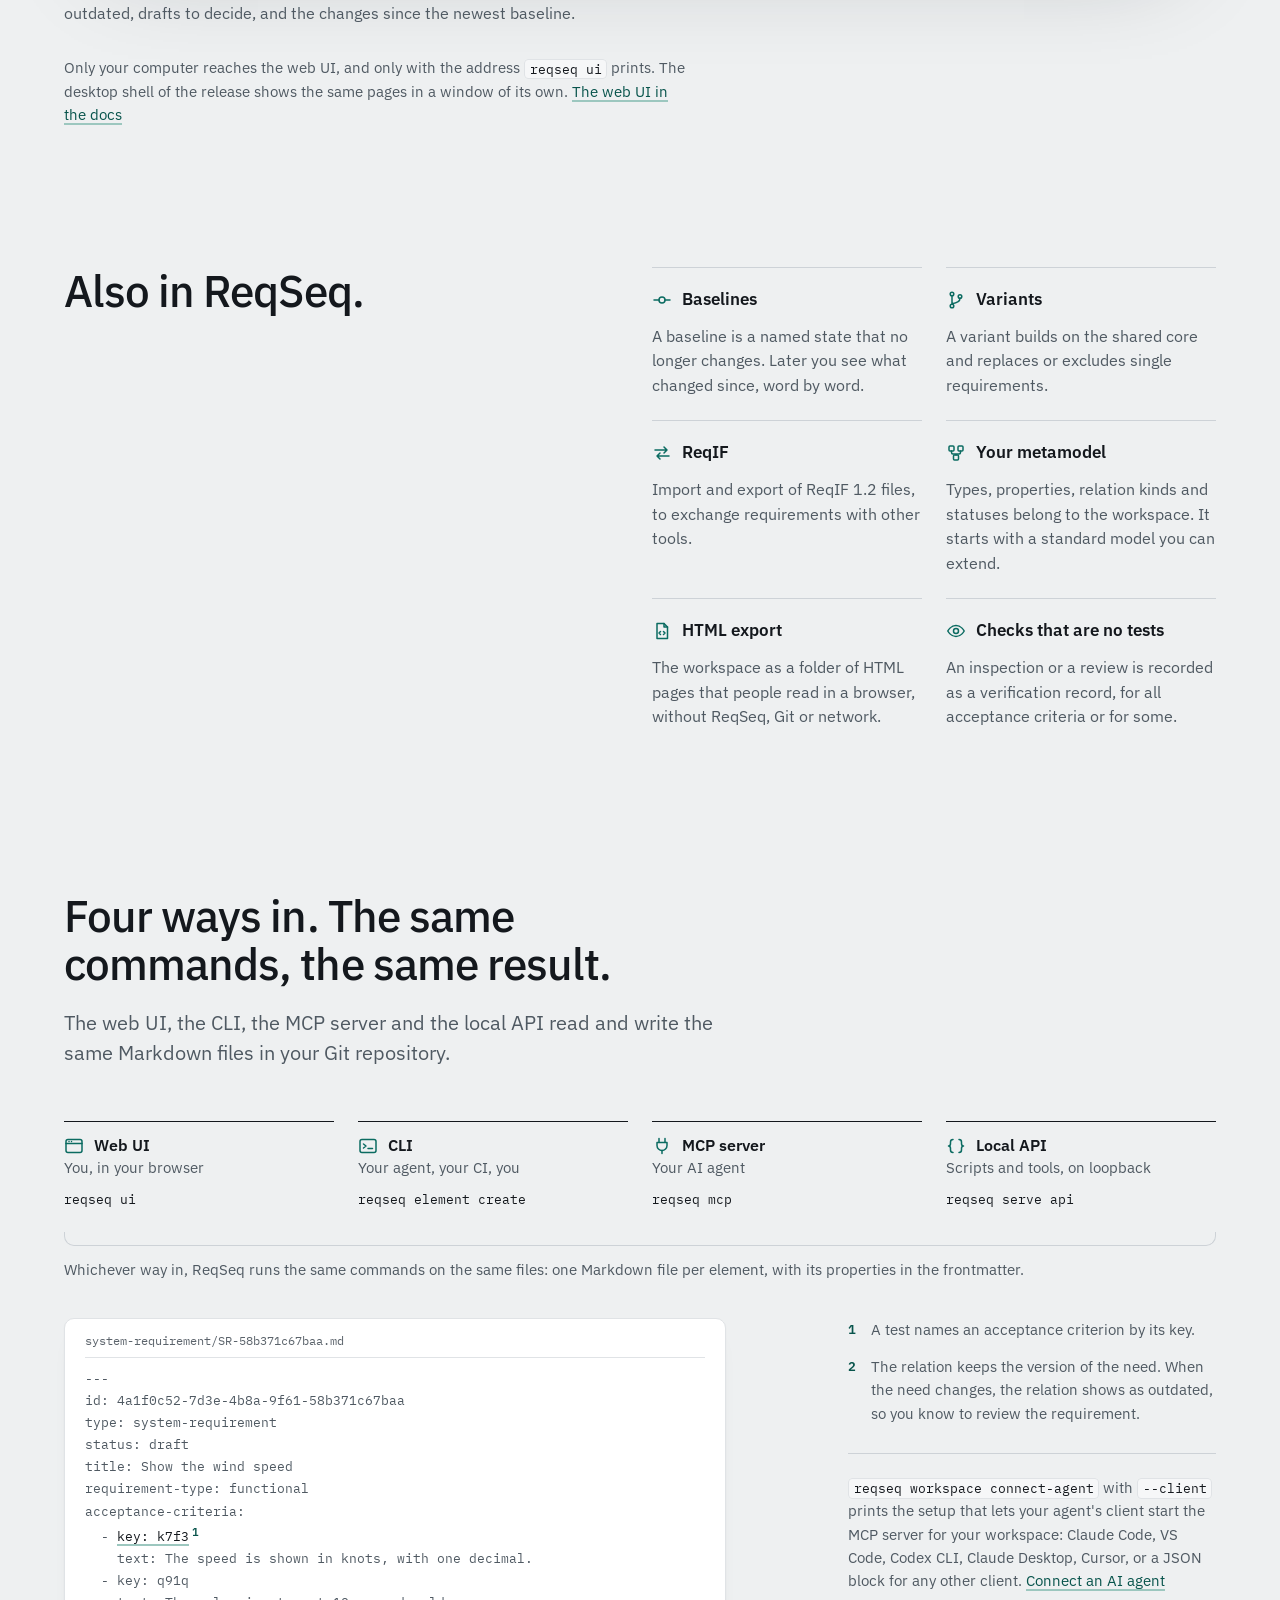
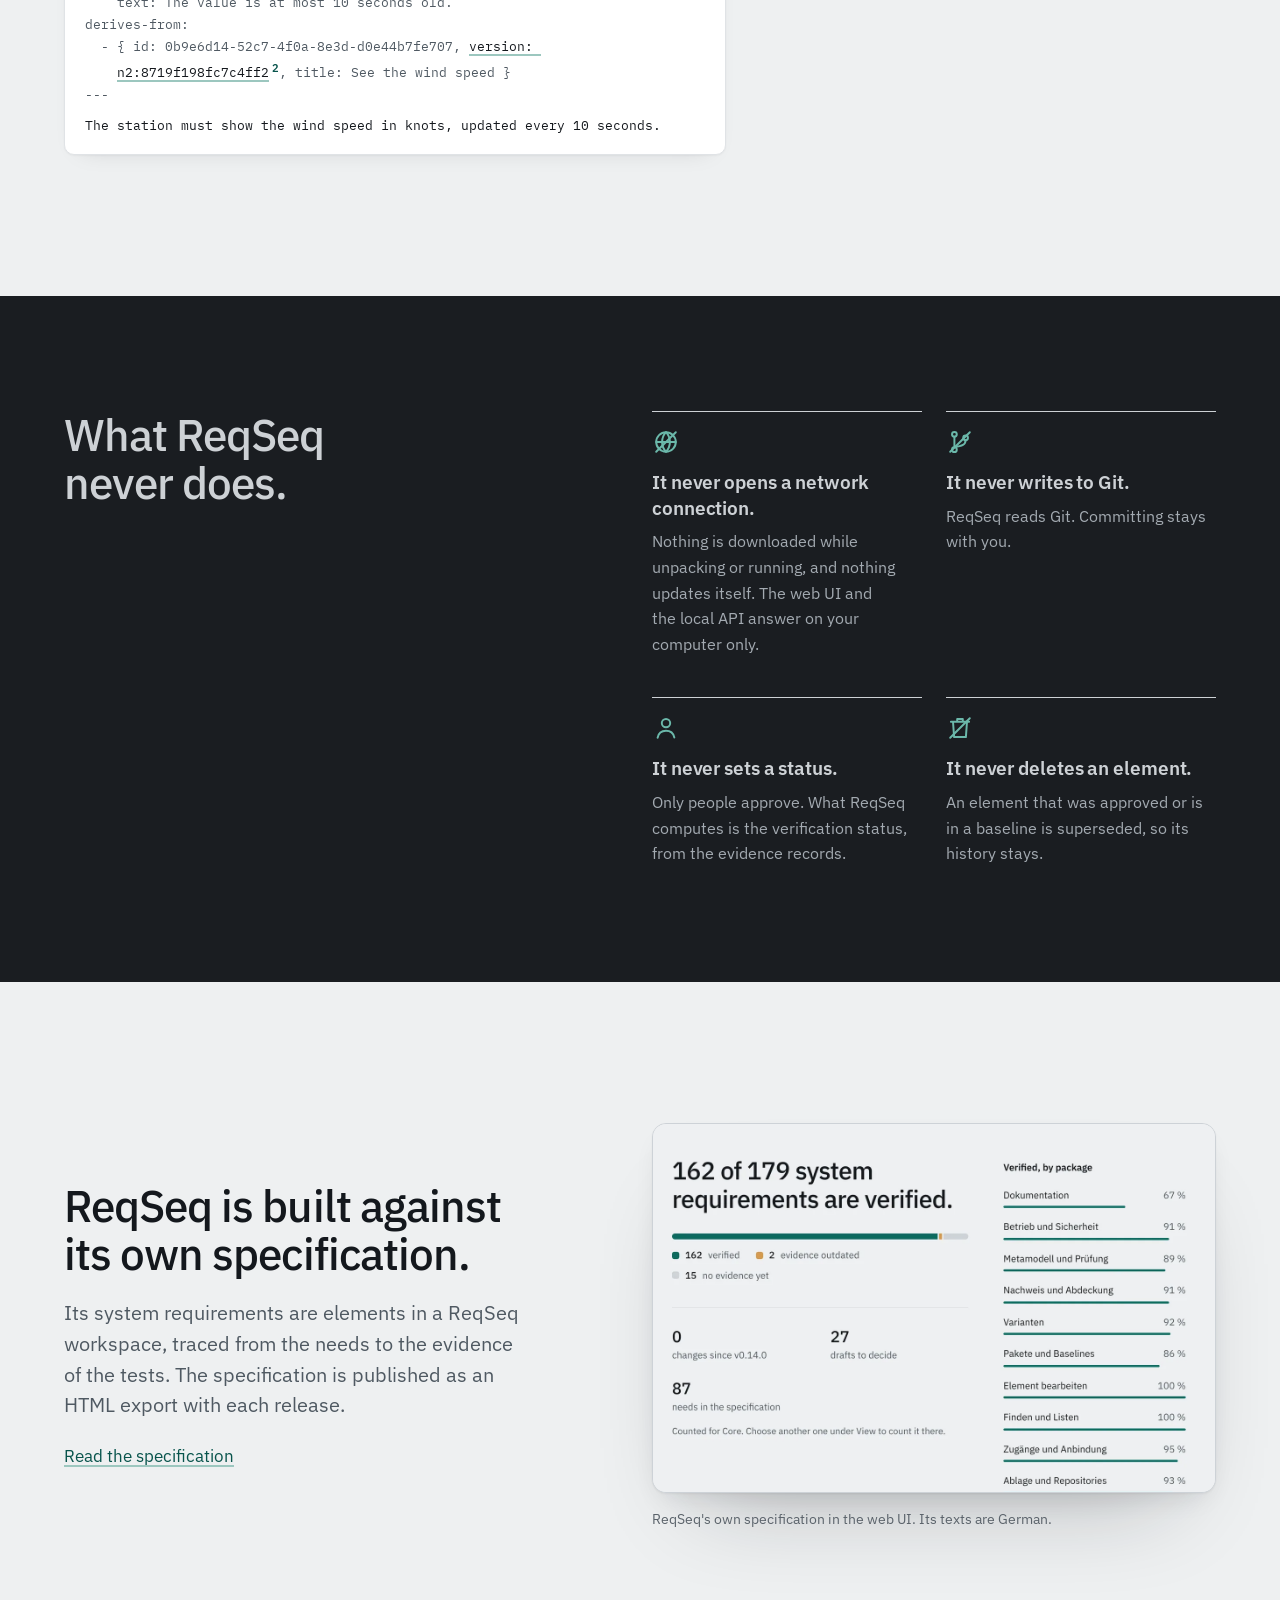
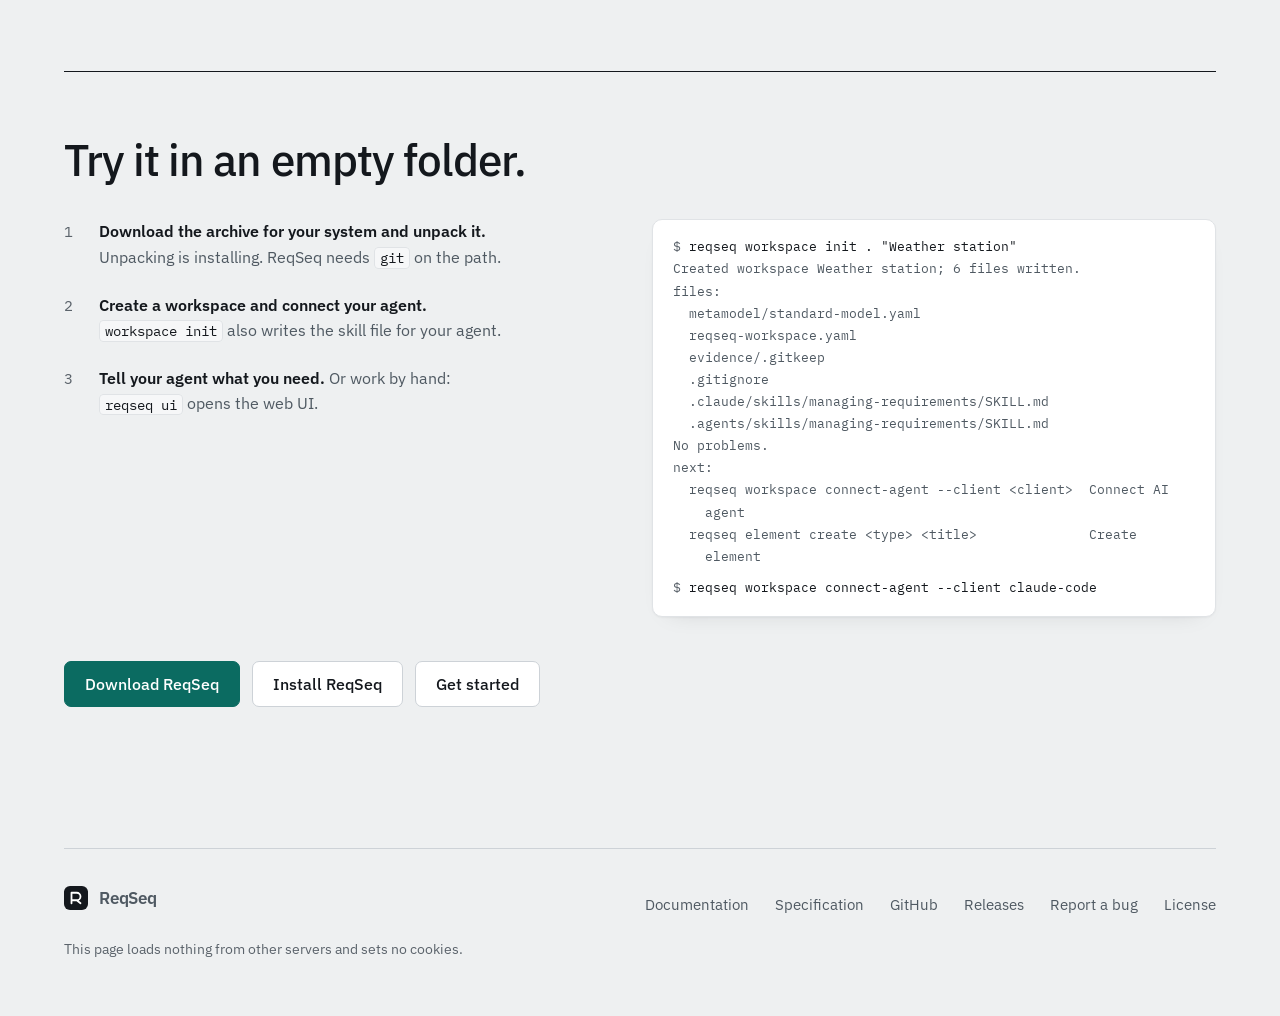
==== commit 64505a68: "feat: mini chain with one detail card on narrow screens The stage keeps four chips (need, requiremen" ====
--- a/index.html
+++ b/index.html
@@ -66,6 +66,12 @@
         </div>
         <button class="replay" type="button" id="stage-replay">Replay</button>
       </div>
+    </div>
+    <div class="mini" aria-hidden="true">
+      <button type="button" class="chip" data-view="1" tabindex="-1"><b>Need</b><span class="chip-s"></span></button><i class="mini-l m-1"></i>
+      <button type="button" class="chip" data-view="2" tabindex="-1"><b>Requirement</b><span class="chip-s"></span></button><i class="mini-l m-2"></i>
+      <button type="button" class="chip" data-view="3" tabindex="-1"><b>Tests</b><span class="chip-s"></span></button><i class="mini-l m-3"></i>
+      <button type="button" class="chip" data-view="4" tabindex="-1"><b>Status</b><span class="chip-s"></span></button>
     </div>
     <div class="chain-grid">
       <div class="lane lane-1"><b>You</b><span>say what you need, in plain words.</span></div>
--- a/assets/site.css
+++ b/assets/site.css
@@ -429,3 +429,49 @@
   .more>div:hover .ico,.way:hover .ico,.pillar:hover .ico,.nevers li:hover .ico{transform:scale(1.12);transition:transform 400ms var(--ease)}
   .link.flow b{animation:pulse 1100ms cubic-bezier(.45,0,.55,1)}
 }
+
+/* Narrow screens: a small chain of four chips that stays in view, and below it one card, the part that changes now.
+   Only with JavaScript and motion; otherwise the stage shows all parts one below the other. */
+.mini{display:none}
+@media (max-width:1020px){
+  .stage.compact .mini{display:grid;grid-template-columns:auto minmax(8px,1fr) auto minmax(8px,1fr) auto minmax(8px,1fr) auto;align-items:center;margin:2px 0 16px}
+  .chip{all:unset;cursor:pointer;display:flex;flex-direction:column;gap:2px;padding:7px 10px;border:1px solid var(--line-strong);border-radius:9px;background:var(--pane);opacity:.35;transition:opacity 400ms var(--ease),border-color 400ms var(--ease),box-shadow 400ms var(--ease),transform 400ms var(--ease);min-width:0}
+  .chip b{font-size:.75rem;font-weight:600;color:var(--ink);white-space:nowrap}
+  .chip-s{font-size:.6875rem;color:var(--faint);white-space:nowrap;min-height:1em}
+  .chip.on{opacity:1}
+  .chip.now{border-color:var(--accent);box-shadow:0 0 0 3px var(--accent-soft);transform:translateY(-2px)}
+  .chip.ok .chip-s{color:var(--accent-ink)}
+  .chip.warn{border-color:var(--warn-line)}
+  .chip.warn .chip-s{color:var(--warn)}
+  .chip:focus-visible{outline:2px solid var(--accent);outline-offset:2px}
+  .mini-l{height:0;border-top:1.5px solid var(--stroke);opacity:.3;transform:scaleX(.2);transform-origin:left;transition:opacity 400ms var(--ease),transform 500ms var(--ease)}
+  .mini-l.on{opacity:1;transform:none}
+  .mini-l.warn{border-top:1.5px dashed var(--warn-line)}
+  .stage.compact .link{display:none}
+  .stage.compact .lane,.stage.compact .node{display:none}
+  .stage.compact[data-view="1"] .lane-1,.stage.compact[data-view="1"] .n-need,
+  .stage.compact[data-view="2"] .lane-2,.stage.compact[data-view="2"] .n-sr,
+  .stage.compact[data-view="3"] .lane-3,.stage.compact[data-view="3"] .n-tests,
+  .stage.compact[data-view="4"] .lane-4,.stage.compact[data-view="4"] .n-ev{display:block;animation:swap 500ms var(--ease)}
+  .stage.compact[data-view] .node{display:none}
+  .stage.compact[data-view="1"] .n-need,.stage.compact[data-view="2"] .n-sr,.stage.compact[data-view="3"] .n-tests,.stage.compact[data-view="4"] .n-ev{display:flex}
+  .stage.compact .lane{margin-top:0}
+  .stage.compact .lane span{display:inline}
+  .stage.compact.focusing .node.on:not(.focus){opacity:1}
+  .stage.compact .chain-grid{min-height:340px;align-content:start}
+  .stage.compact .stage-head{position:static;border-bottom:0;margin-bottom:6px}
+  @keyframes swap{from{opacity:0;transform:translateX(14px)}to{opacity:1;transform:none}}
+}
+@media (max-width:420px){
+  .stage.compact .mini{grid-template-columns:minmax(0,1fr) 6px minmax(0,1fr) 6px minmax(0,1fr) 6px minmax(0,1fr);align-items:stretch}
+  .mini-l{align-self:center}
+  .chip{padding:6px 7px}
+  .chip b{overflow:hidden;text-overflow:ellipsis}
+  .chip-s{white-space:normal;line-height:1.25}
+  .chip b{font-size:.6875rem}
+  .chip-s{font-size:.625rem}
+}
+@media (max-width:380px){
+  .chip{padding:6px 5px}
+  .chip b{font-size:.625rem}
+}
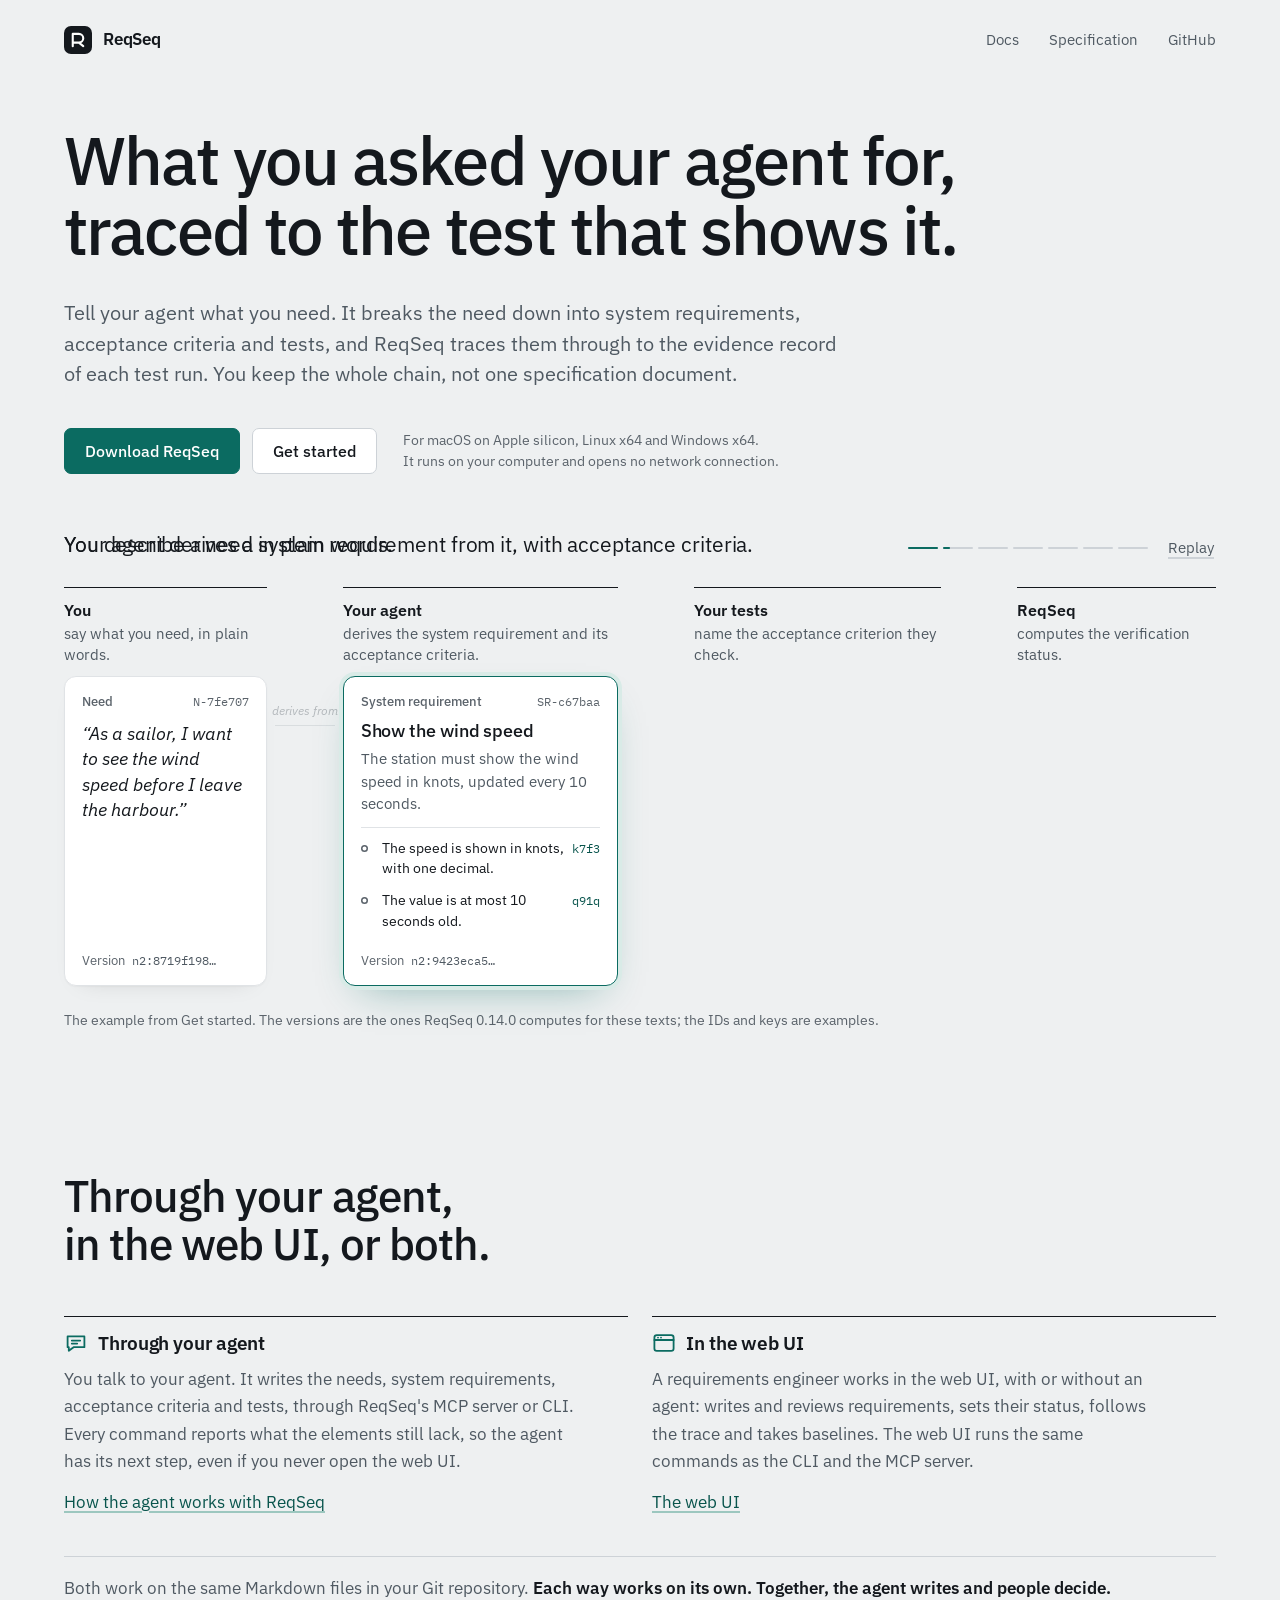
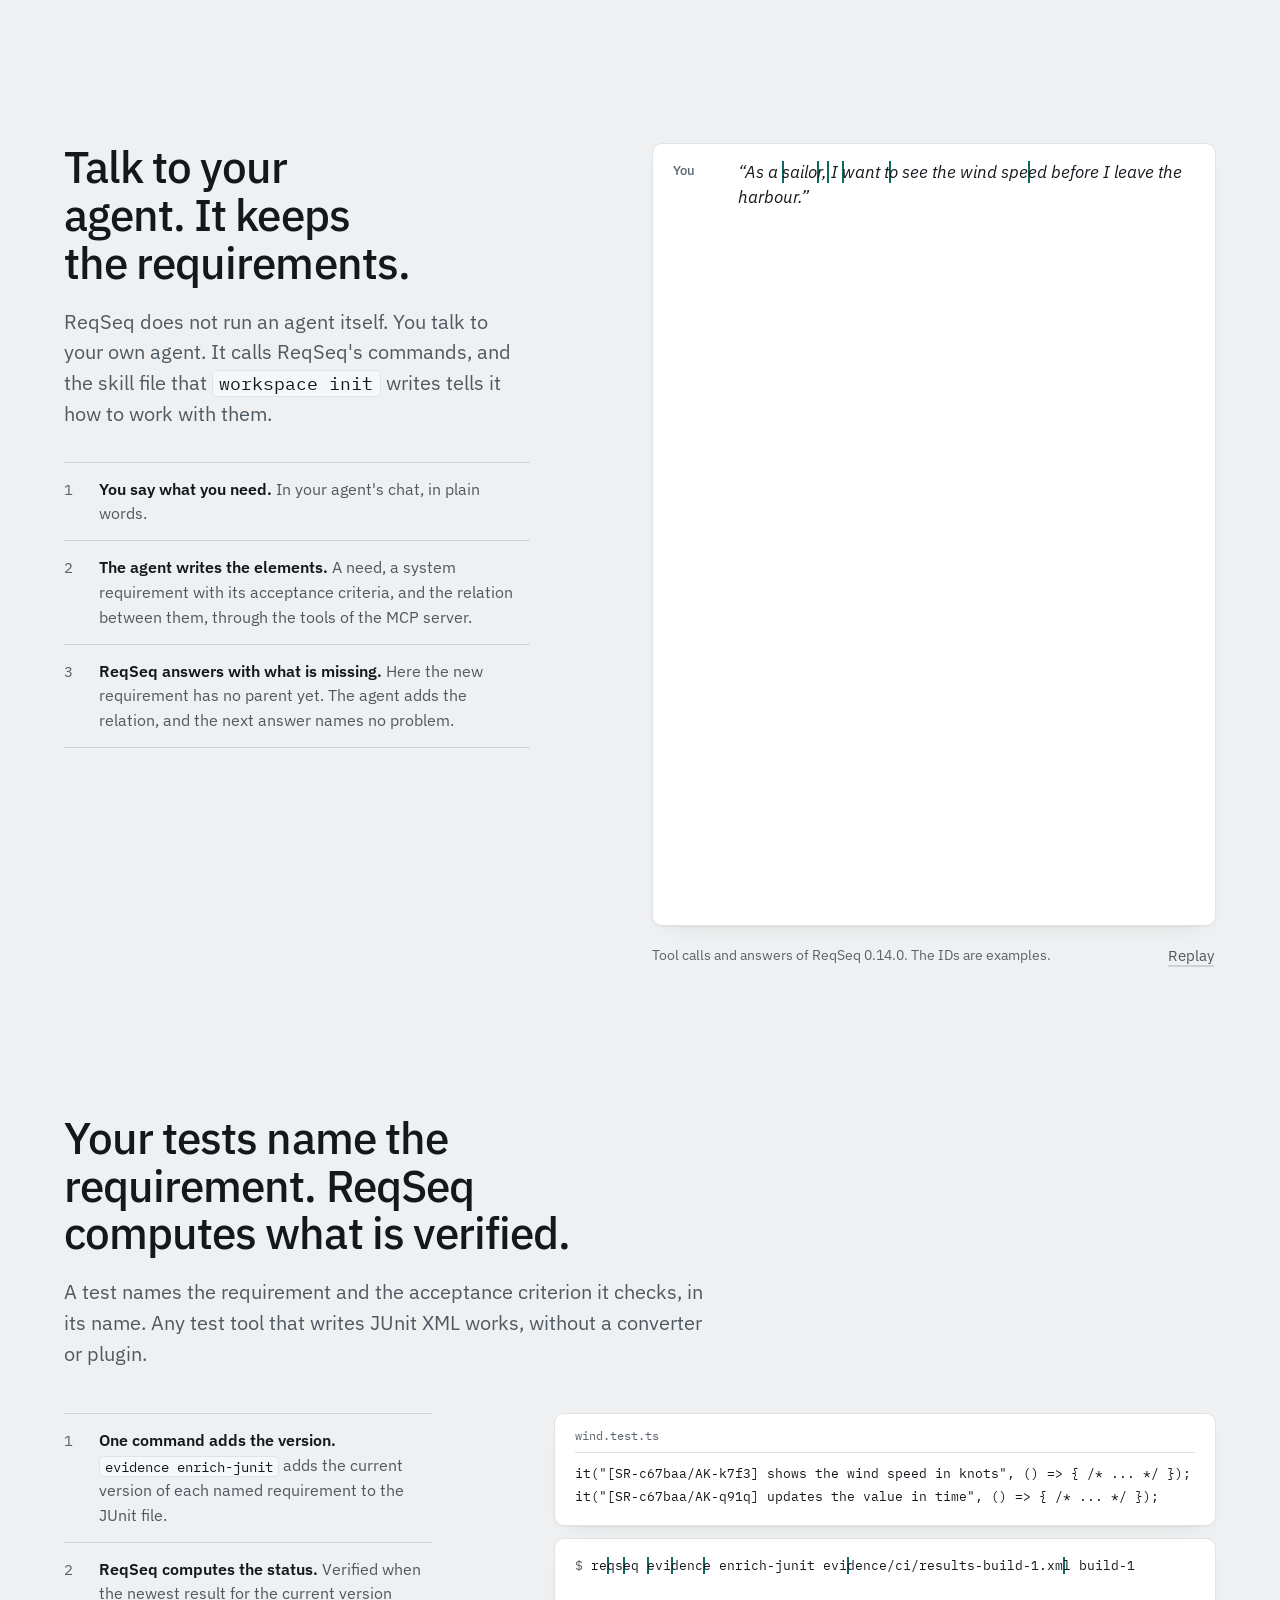
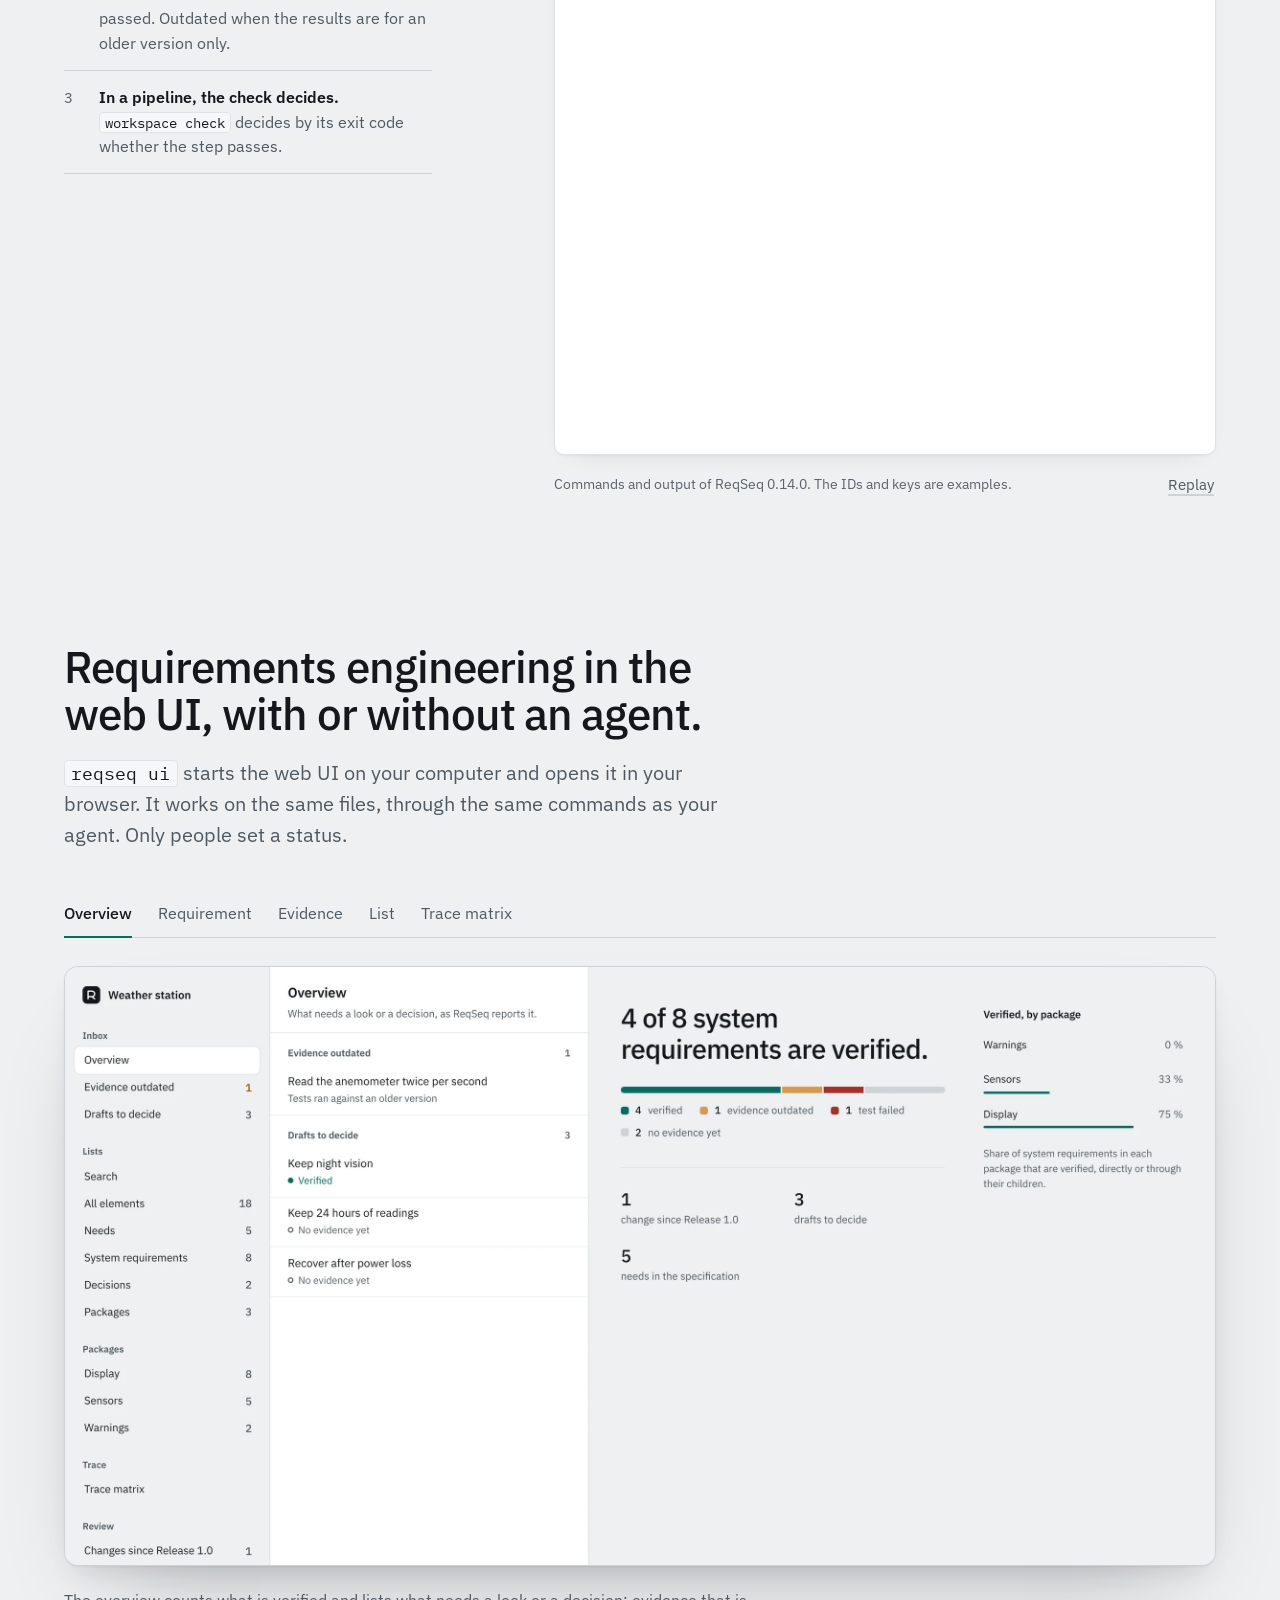
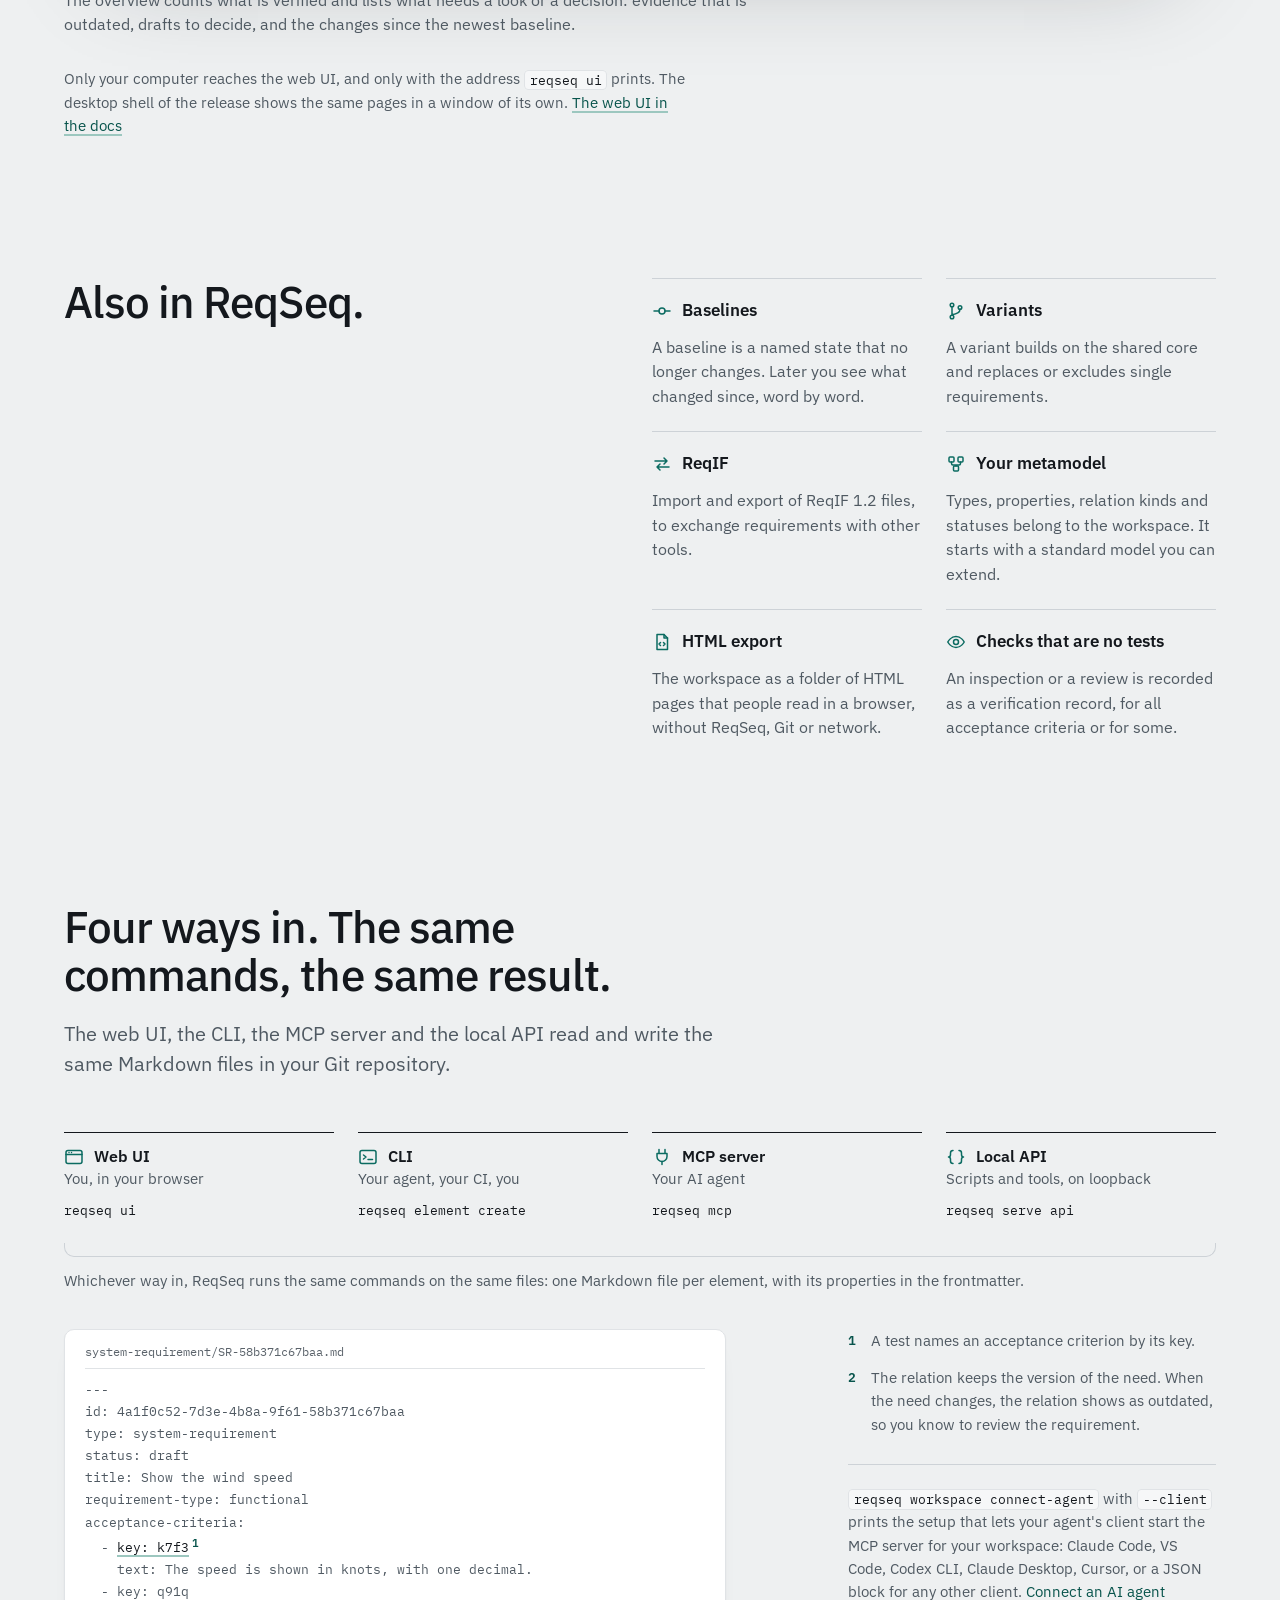
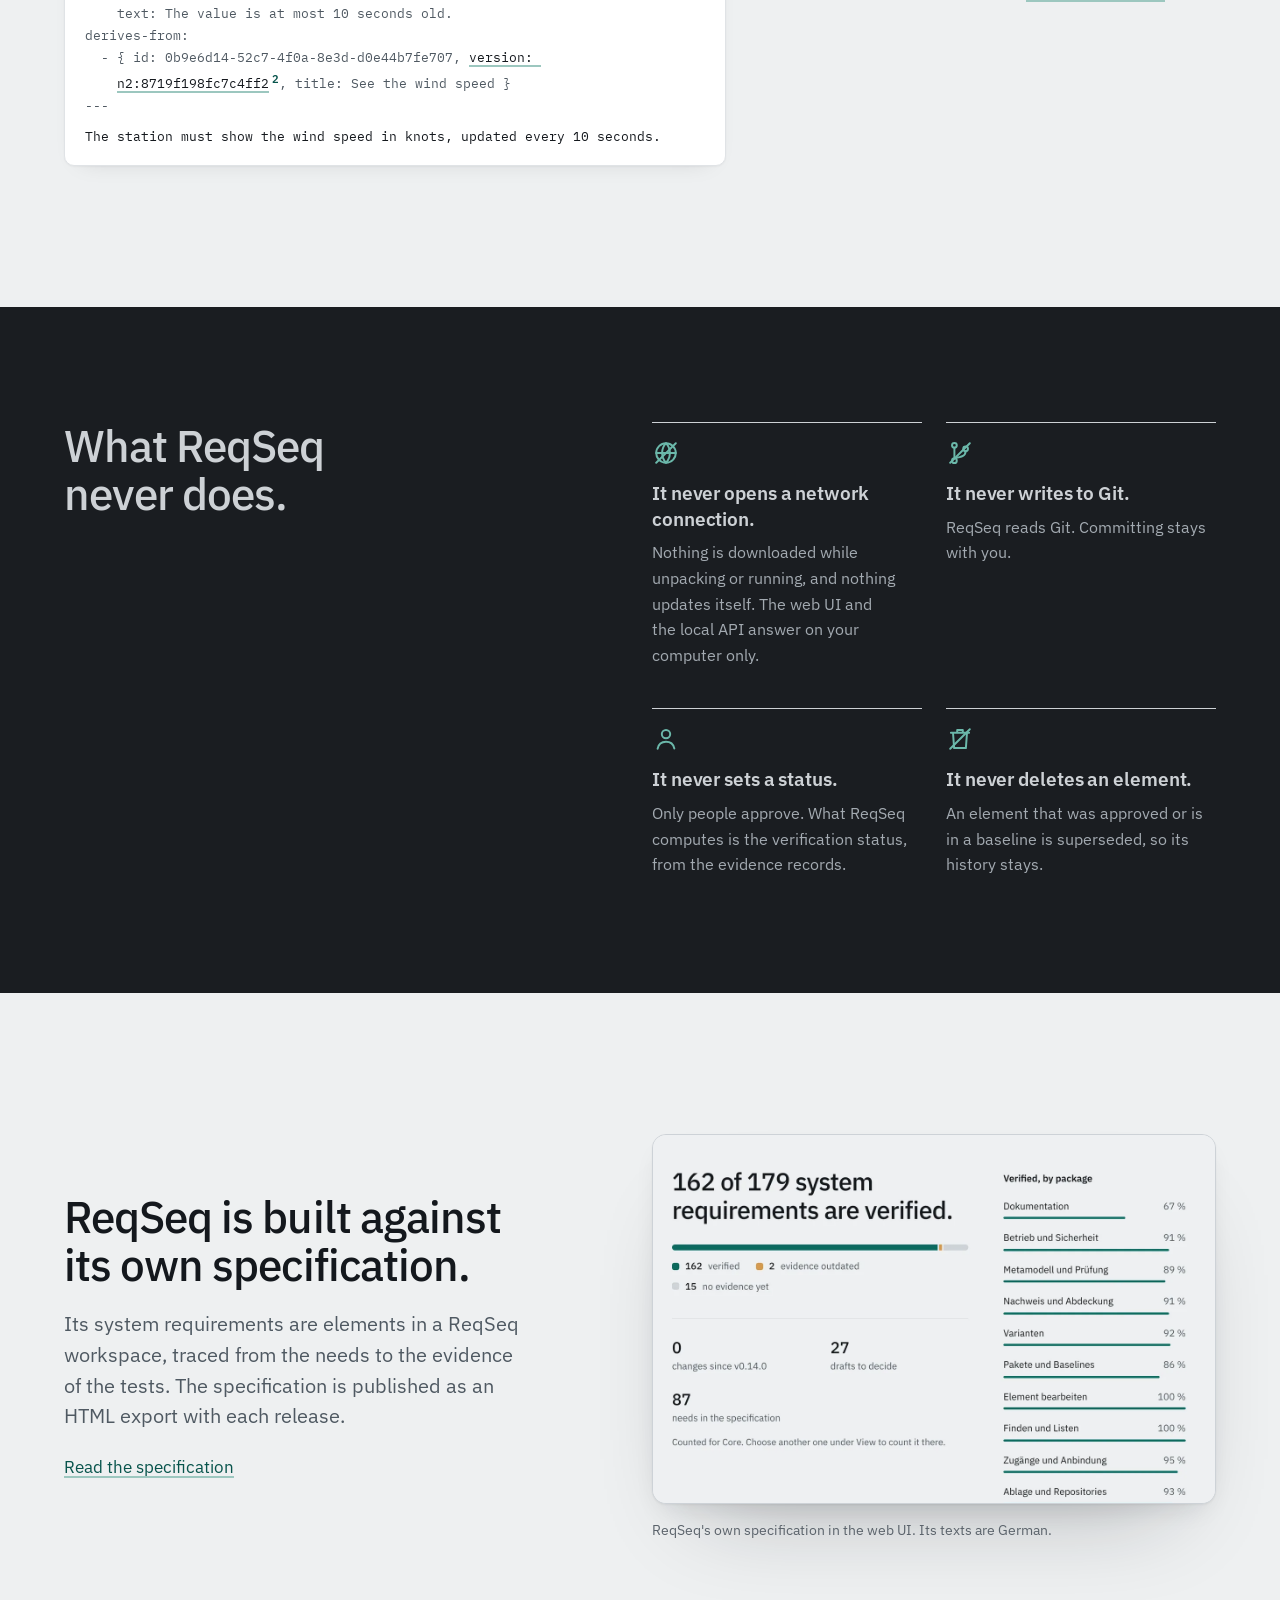
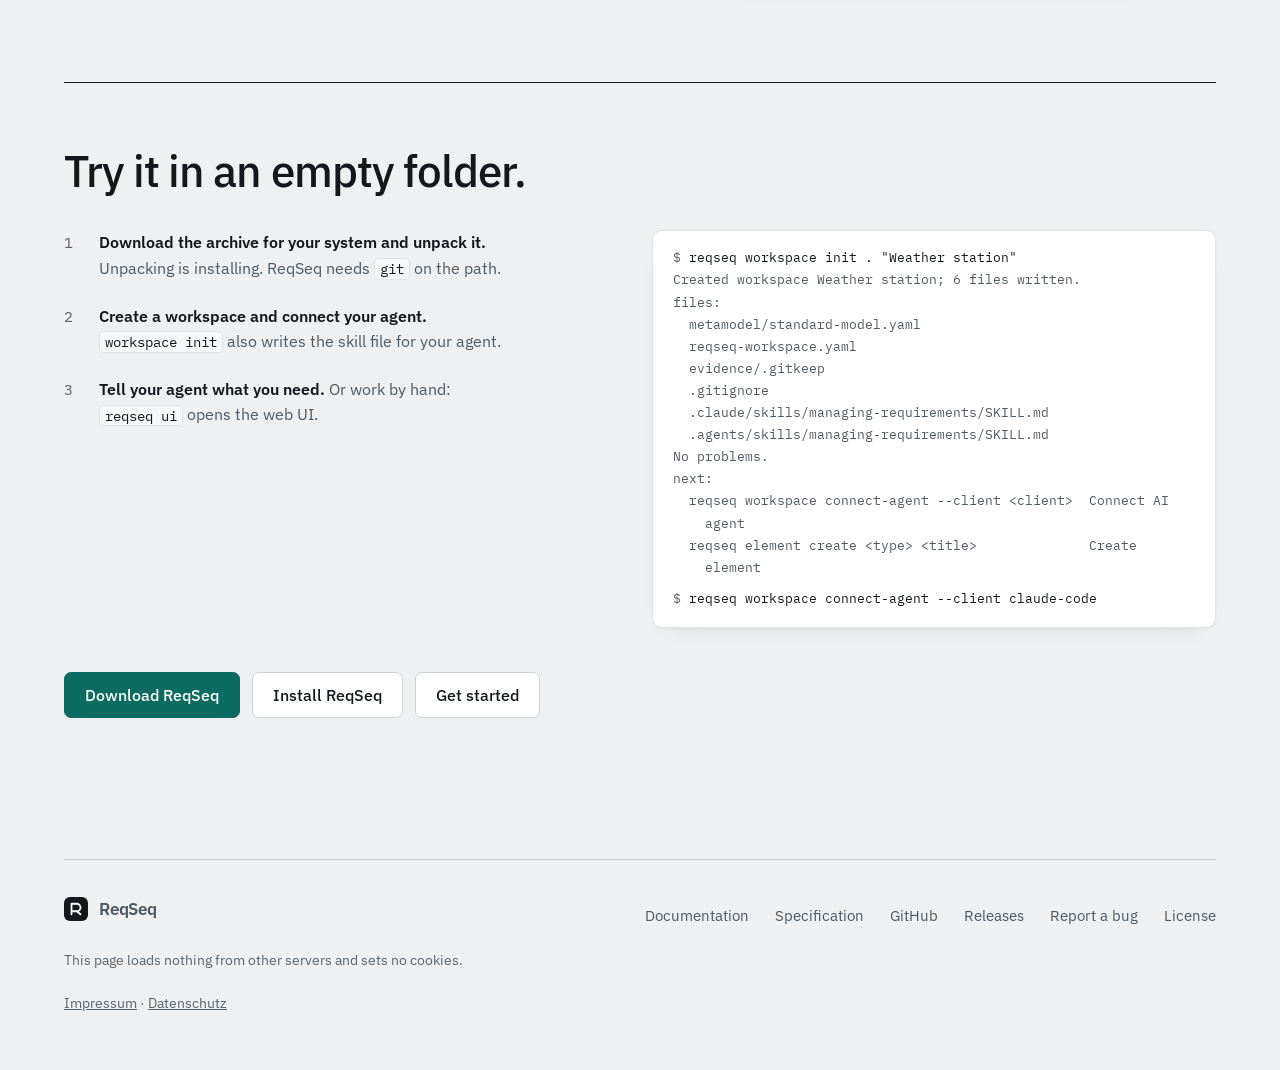
==== commit ddc860b0: "feat: Impressum and Datenschutz pages, linked from the footer Co-Authored-By: Claude Opus 5.5 <norep" ====
--- a/index.html
+++ b/index.html
@@ -406,6 +406,7 @@
     </nav>
   </div>
   <p class="note">This page loads nothing from other servers and sets no cookies.</p>
+  <p class="note legal-links" lang="de"><a href="impressum.html">Impressum</a> · <a href="datenschutz.html">Datenschutz</a></p>
 </div>
 </footer>
 <script src="assets/site.js" defer></script>
--- a/assets/site.css
+++ b/assets/site.css
@@ -114,7 +114,8 @@
 
 /* Acceptance criteria, with the mark of the web UI: open, verified, outdated. */
 .crit{margin-top:11px;border-top:1px solid var(--line);font-size:.875rem;line-height:1.45}
-.crit li{display:grid;grid-template-columns:14px minmax(0,1fr) auto;column-gap:7px;align-items:baseline;padding:8px 0 0}
+.crit{padding-top:3px}
+.crit li{display:grid;grid-template-columns:14px minmax(0,1fr) auto;column-gap:7px;align-items:baseline;padding:5px 8px;margin:2px -8px 0;border-radius:6px}
 .dot{position:relative;width:7px;height:7px;align-self:start;margin-top:.5em}
 .dot i{position:absolute;inset:0;border-radius:50%;opacity:0;transition:opacity 380ms var(--ease)}
 .dot .open{box-shadow:inset 0 0 0 1.5px var(--faint)}
@@ -128,7 +129,7 @@
 
 /* Tests */
 .tests{margin-top:4px;font-size:.875rem;line-height:1.45}
-.tests li{display:grid;grid-template-columns:minmax(0,1fr) auto;column-gap:8px;padding:9px 0 10px;border-top:1px solid var(--line)}
+.tests li{display:grid;grid-template-columns:minmax(0,1fr) auto;column-gap:8px;padding:9px 8px 10px;margin:0 -8px;border-top:1px solid var(--line)}
 .tests li:first-child{border-top:0}
 .tests .ref{grid-column:1/-1;font-family:var(--mono);font-size:.75rem;color:var(--dim)}
 .tests .passed{color:var(--accent-ink);font-size:.8125rem;opacity:0;transition:opacity 380ms var(--ease)}
@@ -309,7 +310,7 @@
   .stage.focusing .link.focus i{border-top-color:var(--accent);border-left-color:var(--accent)}
   .stage.focusing .link.focus .cap{color:var(--accent-ink);font-weight:500}
   .stage .crit li,.stage .tests li{transition:background-color 500ms var(--ease);border-radius:6px}
-  .stage.focusing .crit li.focus,.stage.focusing .tests li.focus,.stage.focusing .crit.focus li{background:var(--accent-soft);box-shadow:0 0 0 4px var(--accent-soft)}
+  .stage.focusing .crit li.focus,.stage.focusing .tests li.focus,.stage.focusing .crit.focus li{background:var(--accent-soft)}
   .stage.focusing .link.focus b{animation:pulse 900ms var(--ease) infinite}
 }
 .ico{width:20px;height:20px;flex:none;fill:none;stroke:var(--accent);stroke-width:1.5;stroke-linecap:round;stroke-linejoin:round}
@@ -456,6 +457,7 @@
   .stage.compact[data-view] .node{display:none}
   .stage.compact[data-view="1"] .n-need,.stage.compact[data-view="2"] .n-sr,.stage.compact[data-view="3"] .n-tests,.stage.compact[data-view="4"] .n-ev{display:flex}
   .stage.compact .lane{margin-top:0}
+  .stage.compact .n-sr .node-text{display:grid}
   .stage.compact .lane span{display:inline}
   .stage.compact.focusing .node.on:not(.focus){opacity:1}
   .stage.compact .chain-grid{min-height:340px;align-content:start}
@@ -475,3 +477,9 @@
   .chip{padding:6px 5px}
   .chip b{font-size:.625rem}
 }
+/* Impressum and Datenschutz: plain text pages. */
+.legal{max-width:calc(680px + 2*var(--gutter));padding-block:24px 0}
+.legal h1{font-size:clamp(2rem,4vw,2.75rem)}
+.legal h2{font-size:1.125rem;font-weight:600;letter-spacing:0;margin:36px 0 8px}
+.legal p+p{margin-top:12px}
+.legal a,.legal-links a{color:inherit}
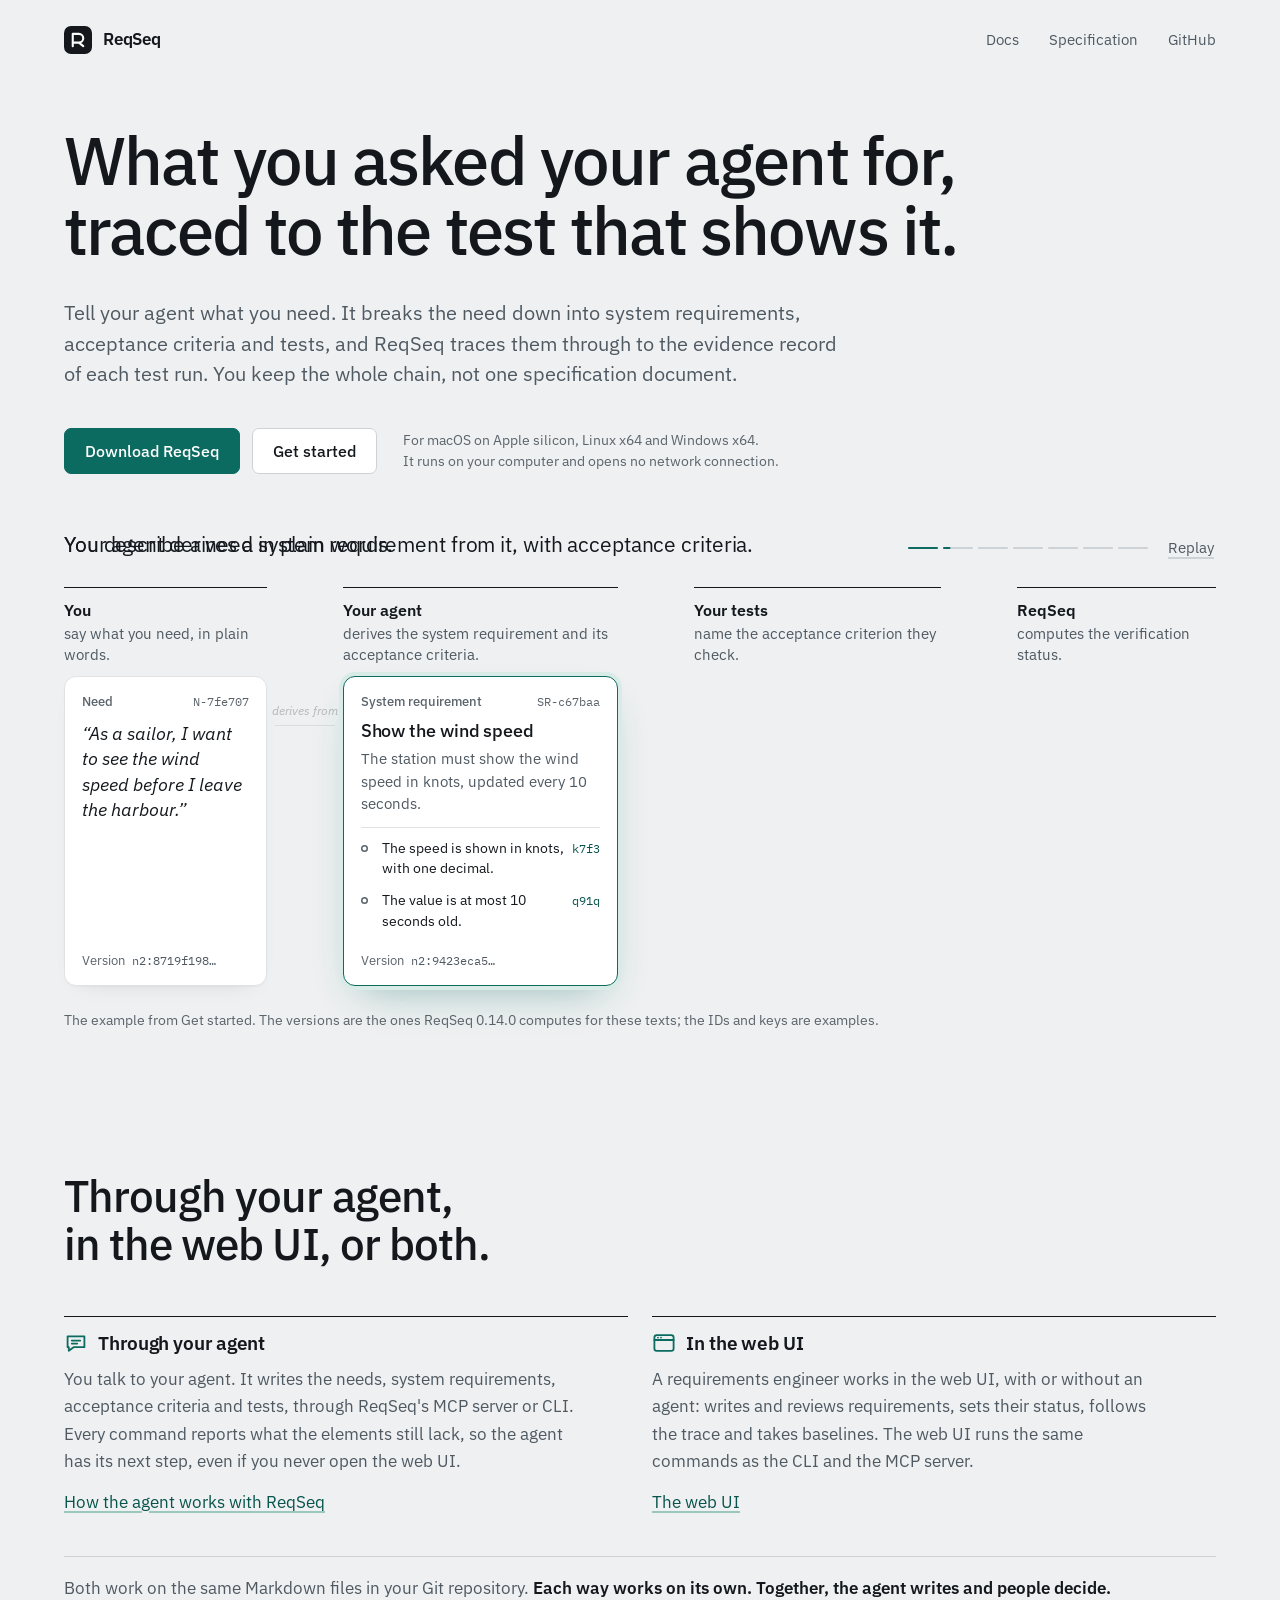
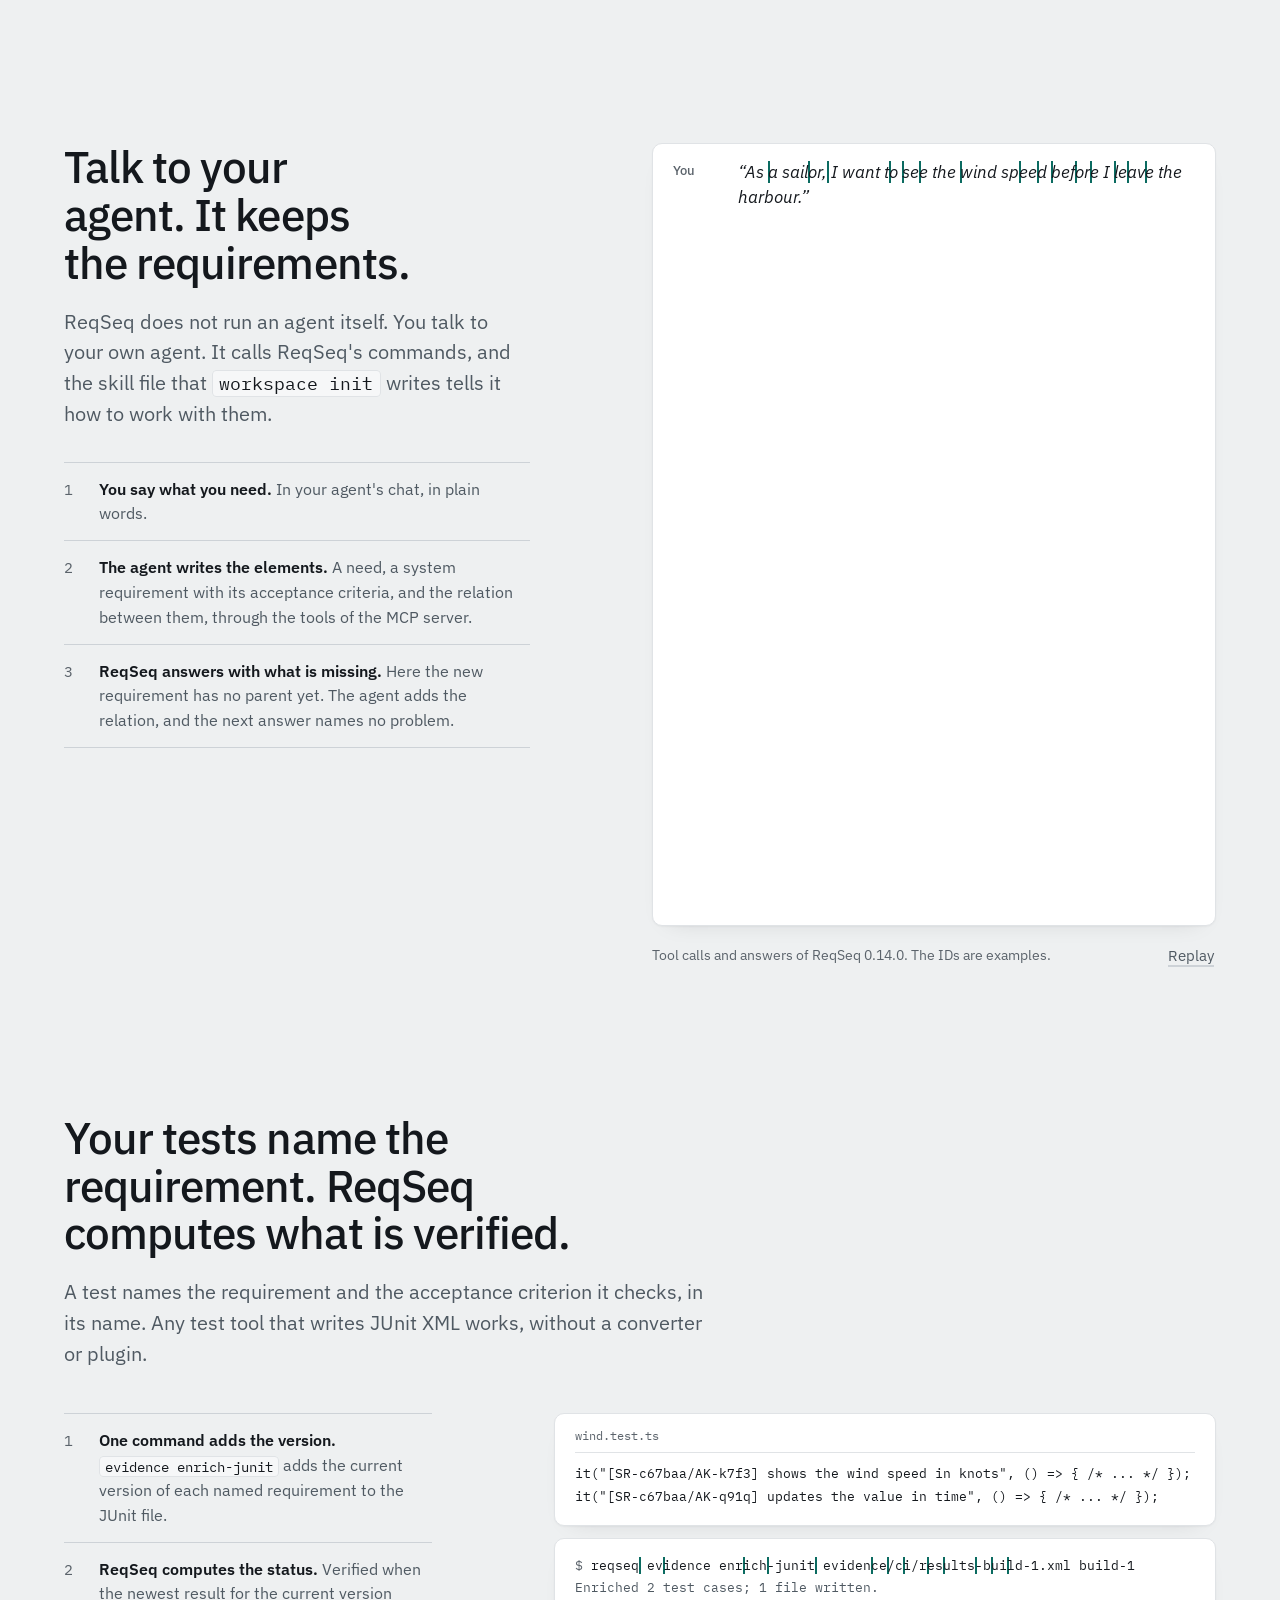
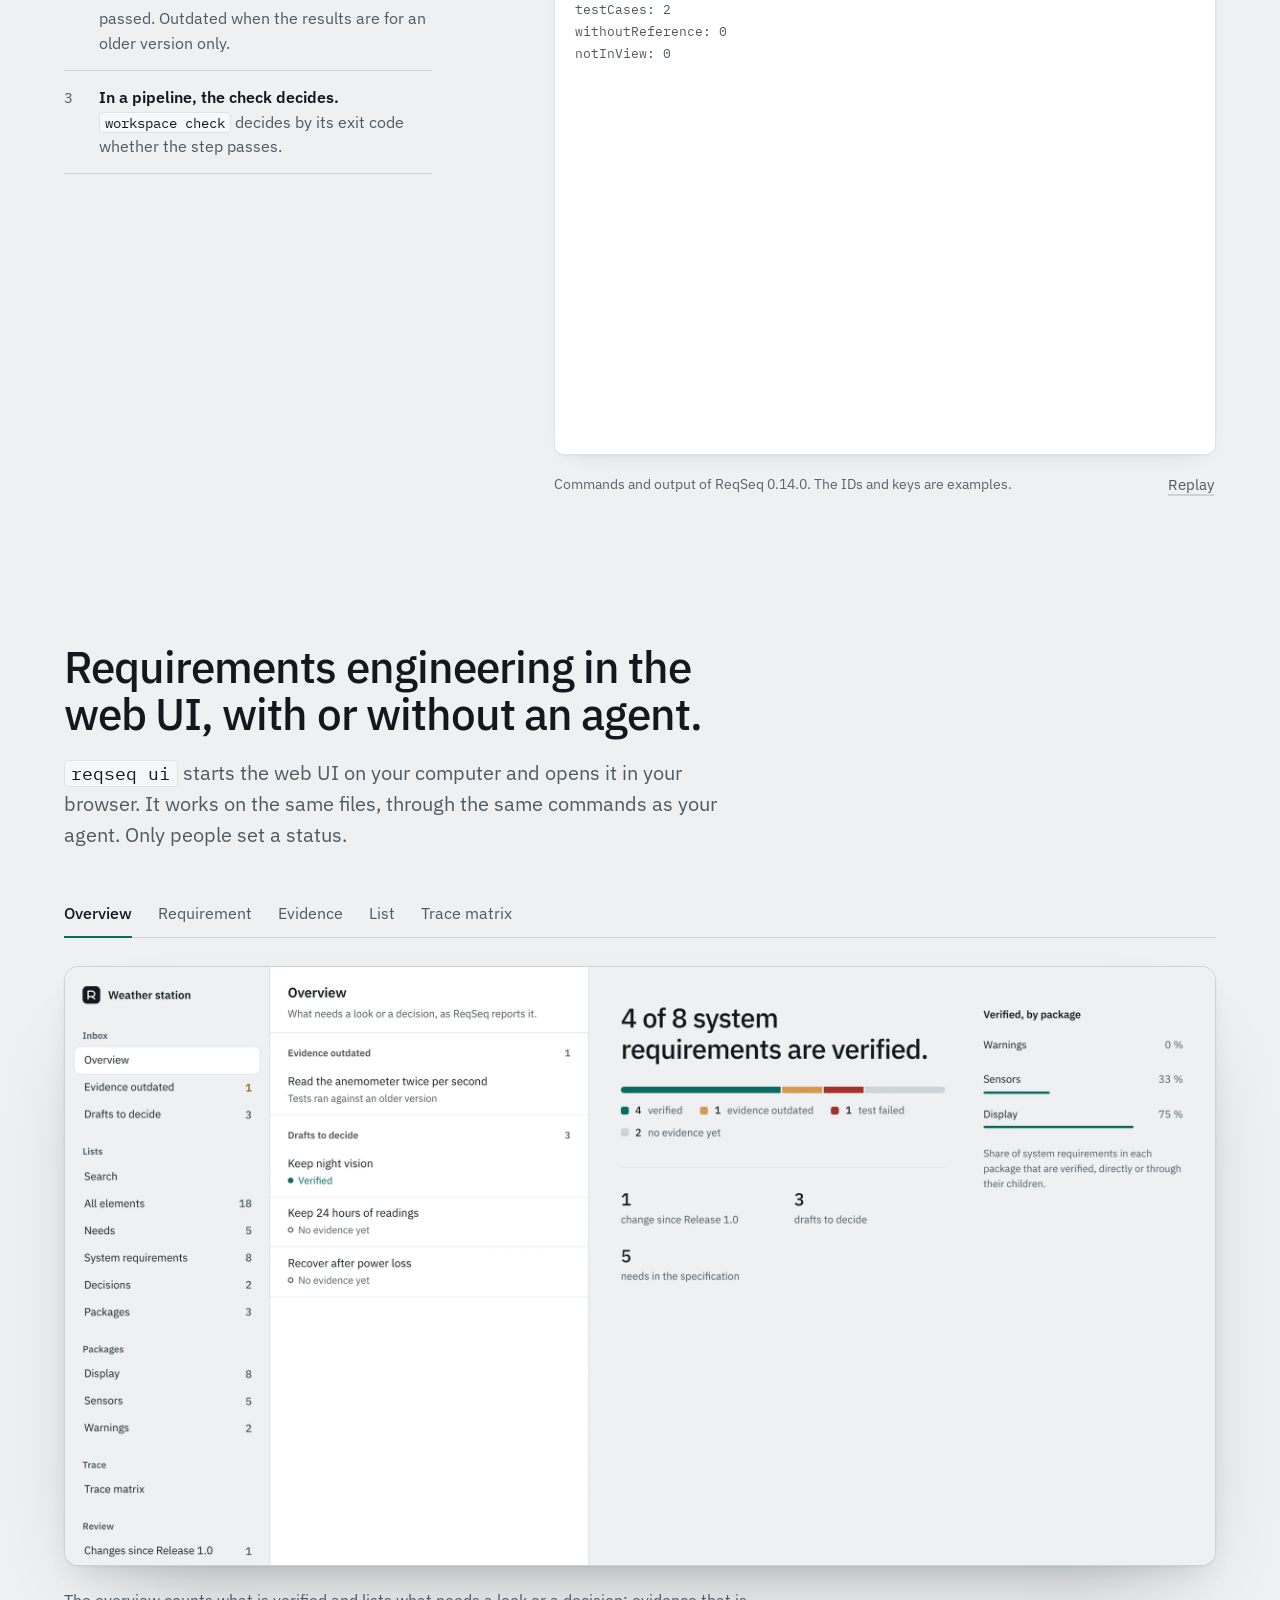
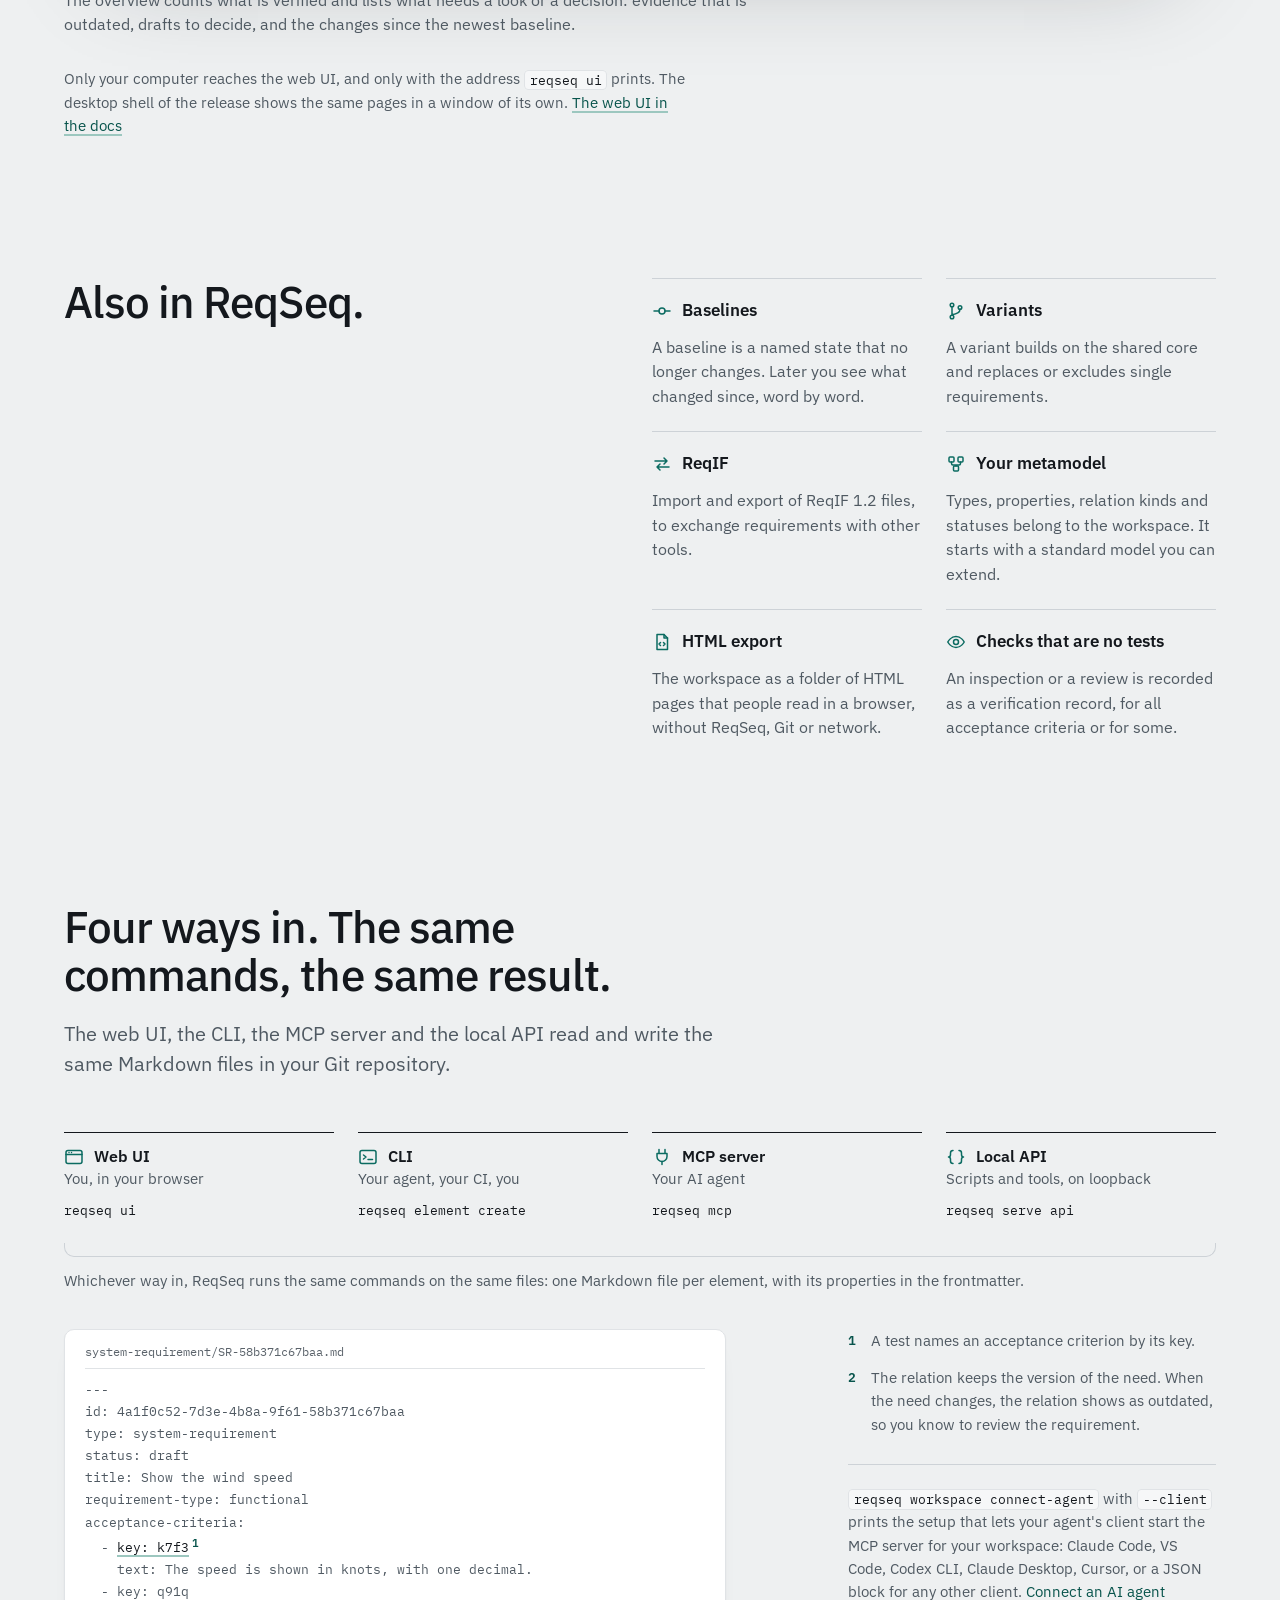
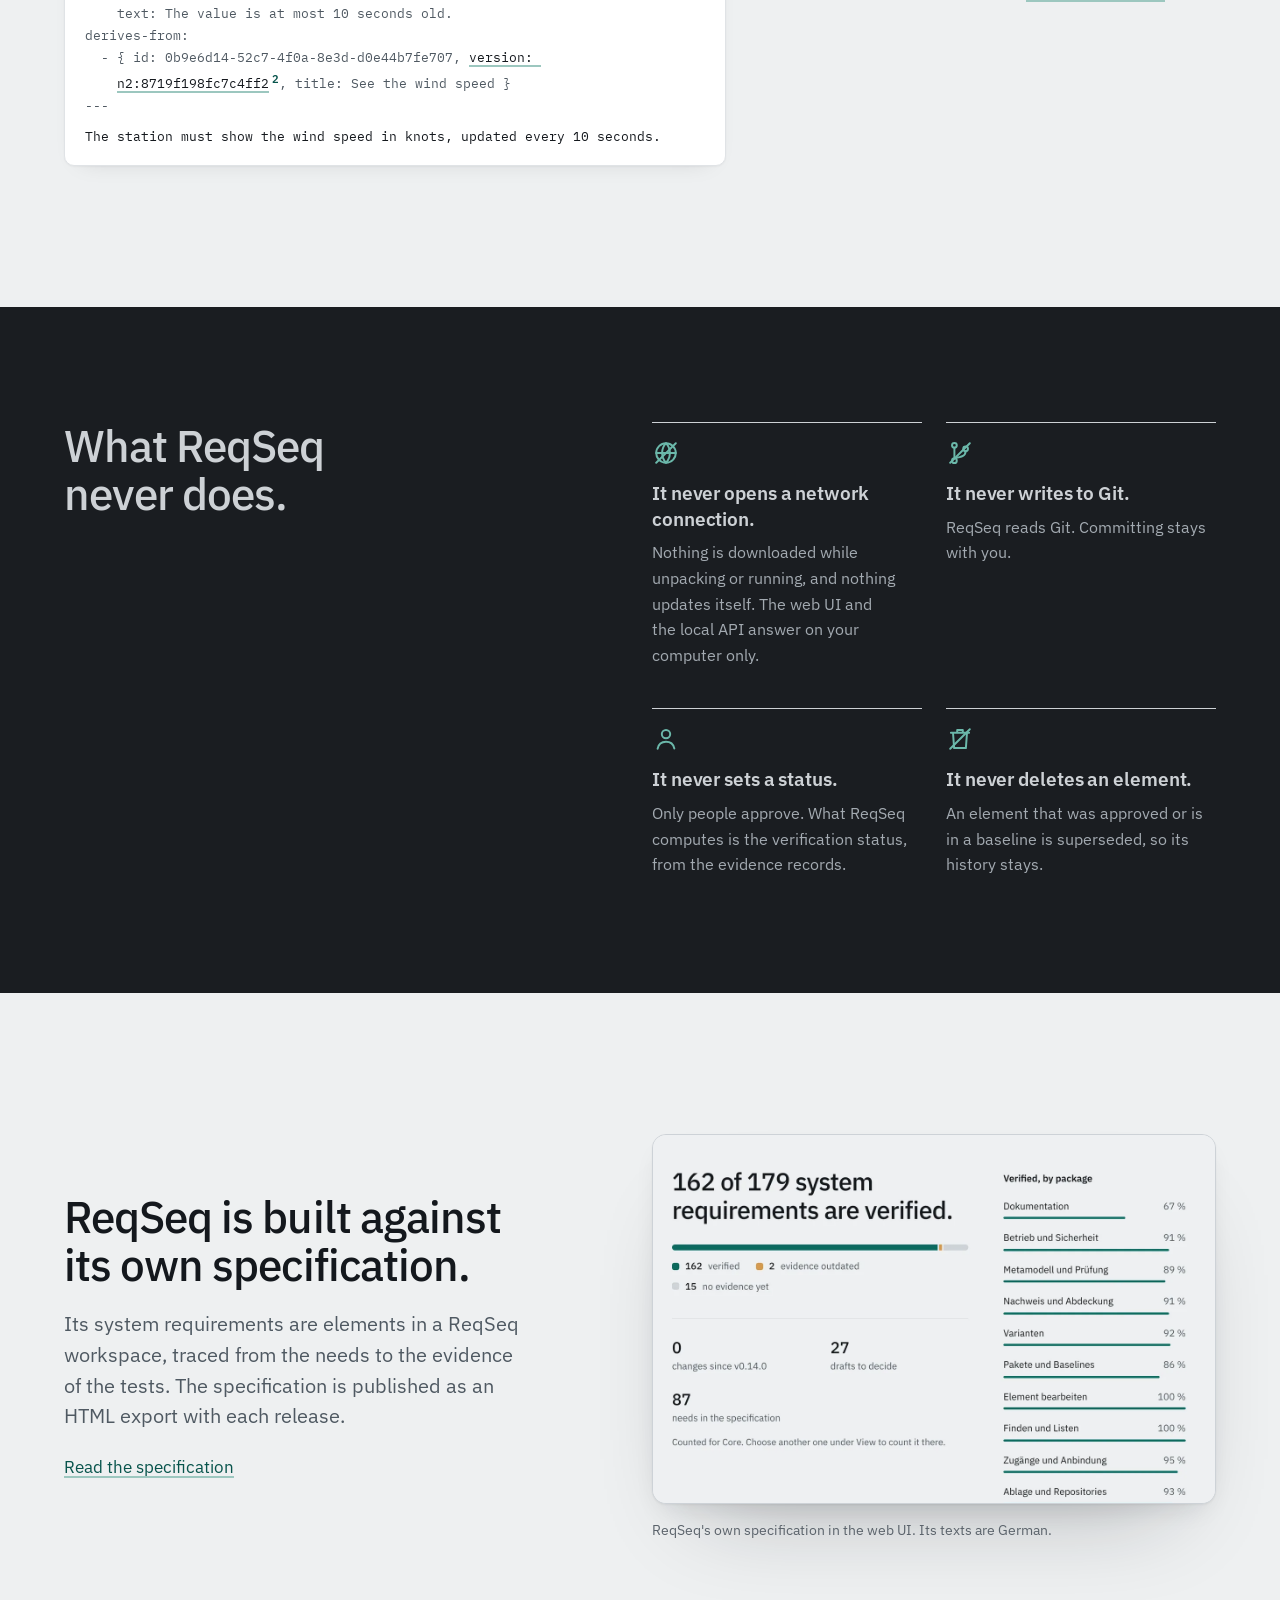
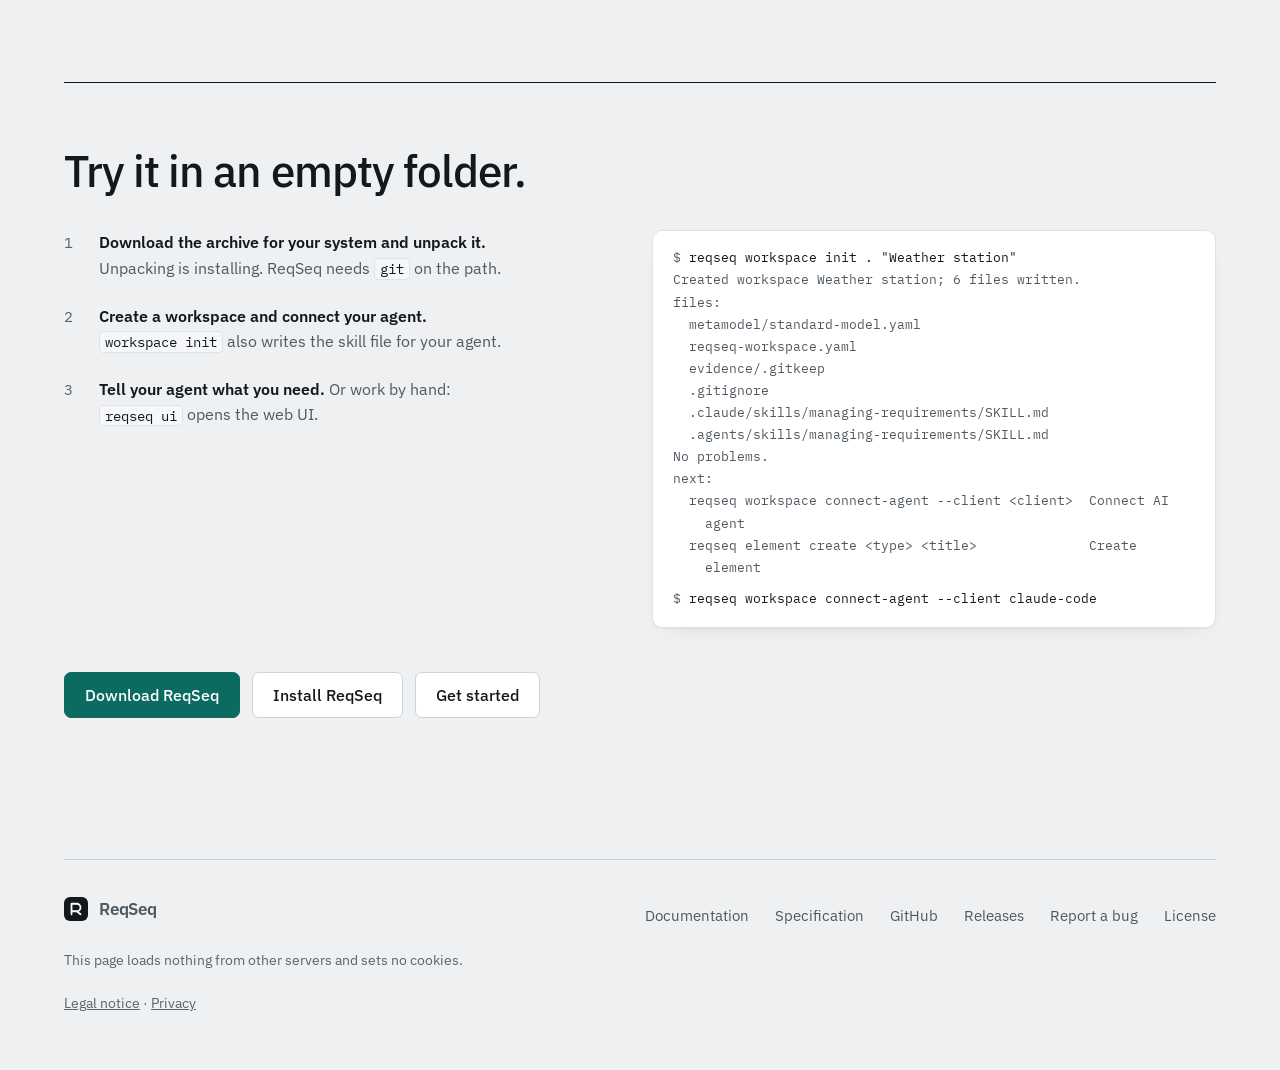
==== commit 3329c60e: "feat: legal notice and privacy policy in English Co-Authored-By: Claude Opus 5.5 <noreply@anthropic." ====
--- a/index.html
+++ b/index.html
@@ -406,7 +406,7 @@
     </nav>
   </div>
   <p class="note">This page loads nothing from other servers and sets no cookies.</p>
-  <p class="note legal-links" lang="de"><a href="impressum.html">Impressum</a> · <a href="datenschutz.html">Datenschutz</a></p>
+  <p class="note legal-links"><a href="impressum.html">Legal notice</a> · <a href="datenschutz.html">Privacy</a></p>
 </div>
 </footer>
 <script src="assets/site.js" defer></script>
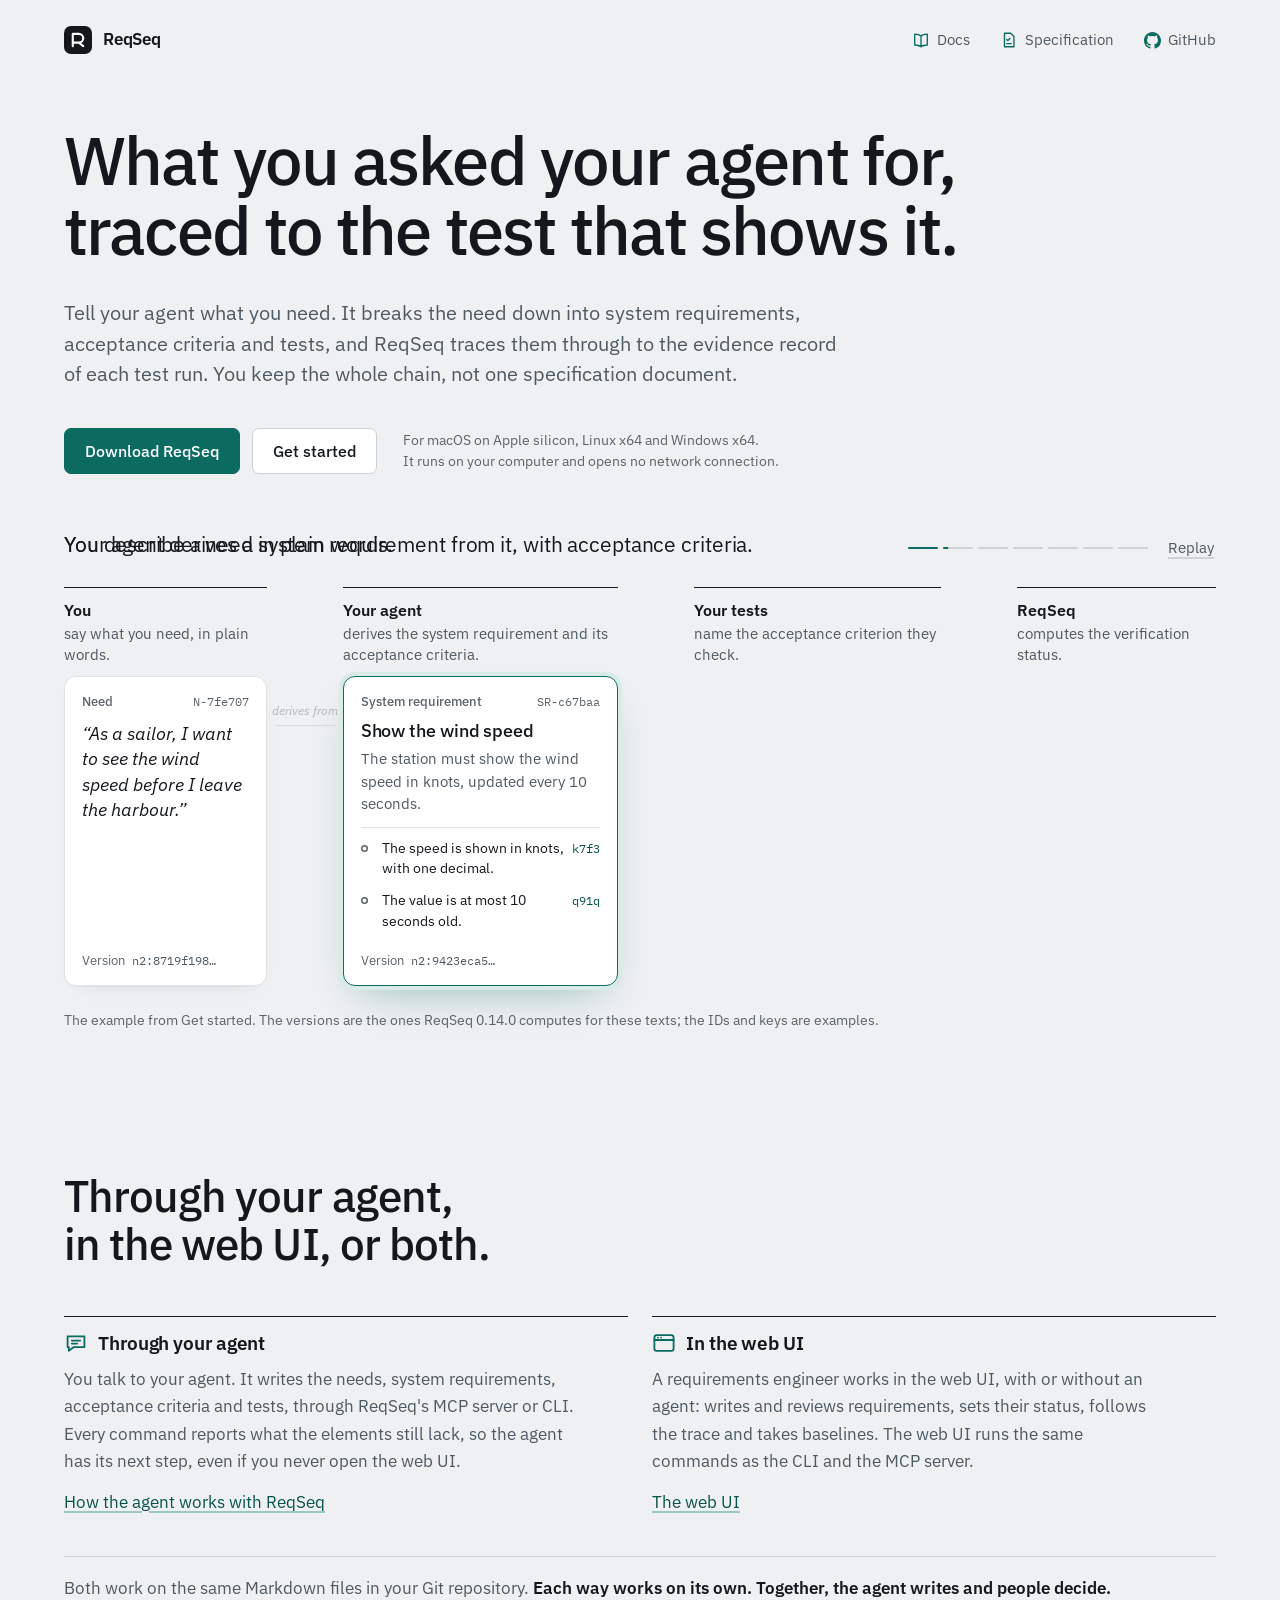
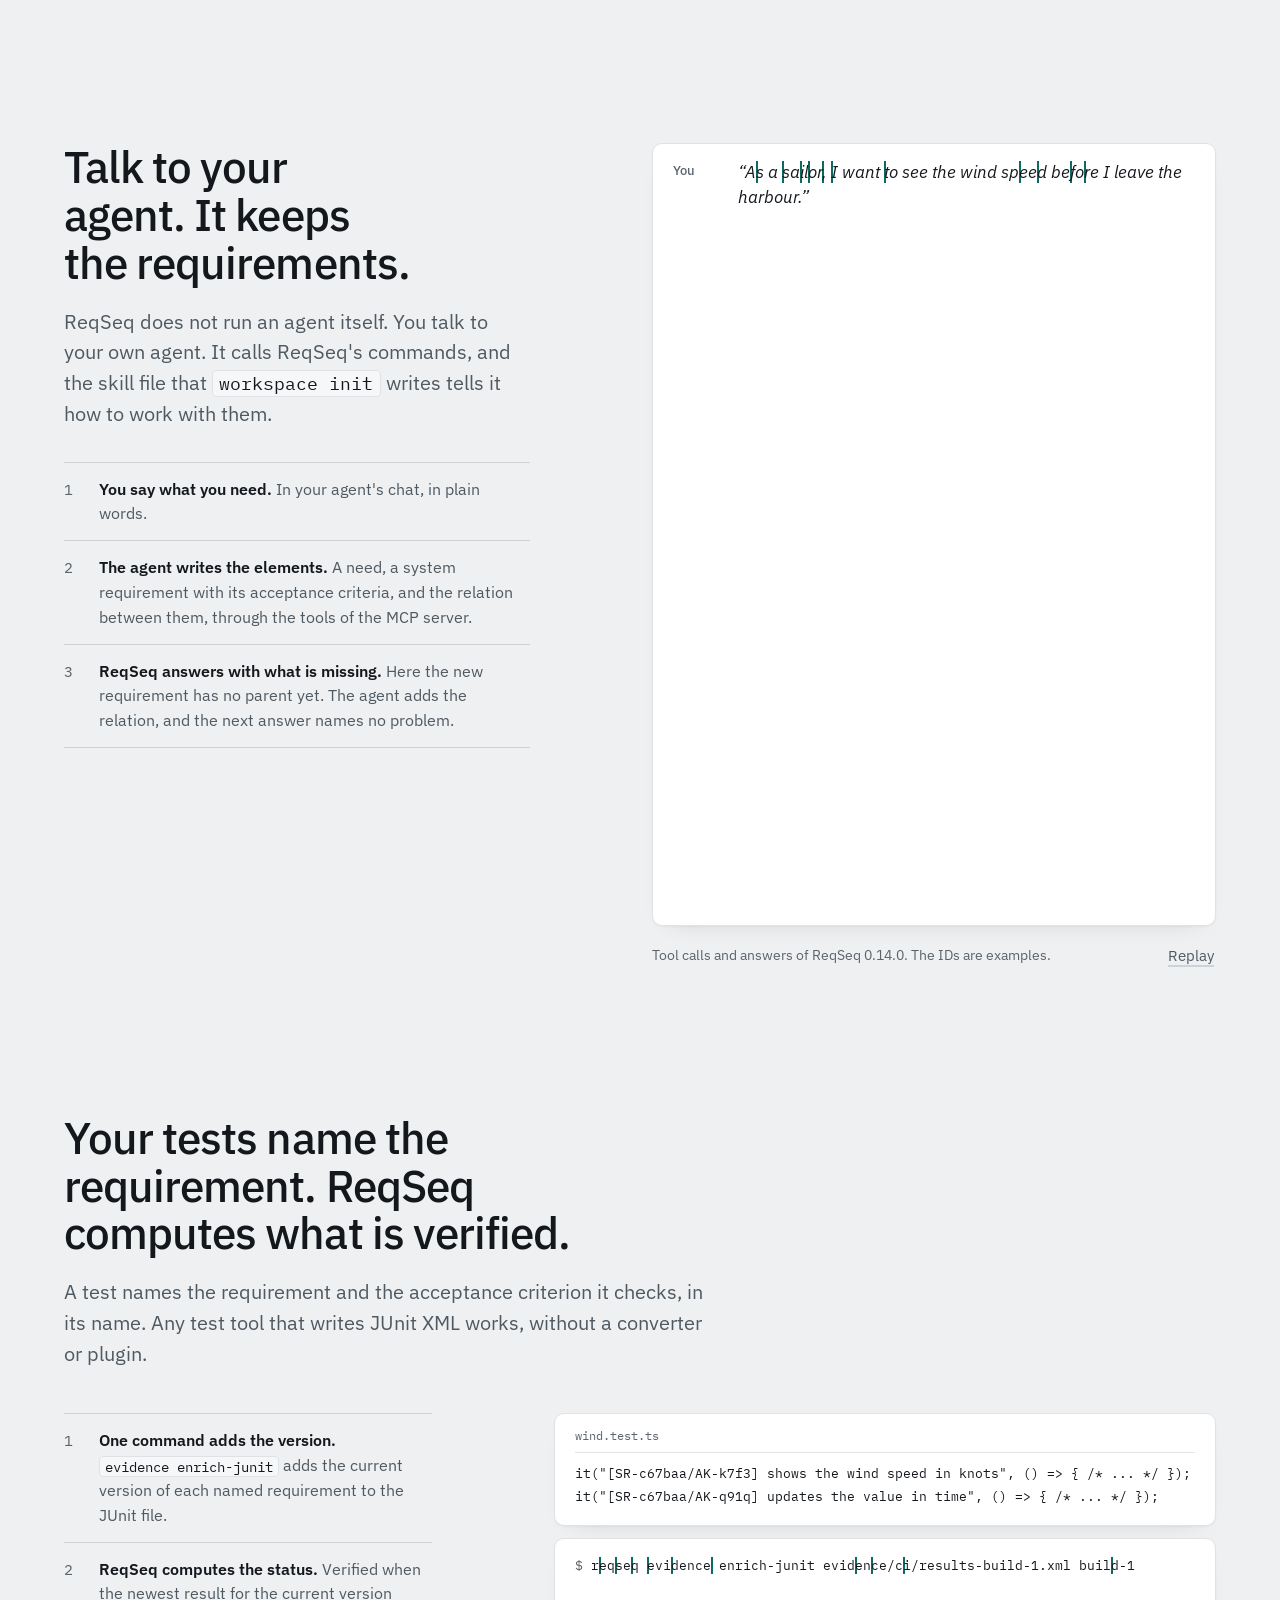
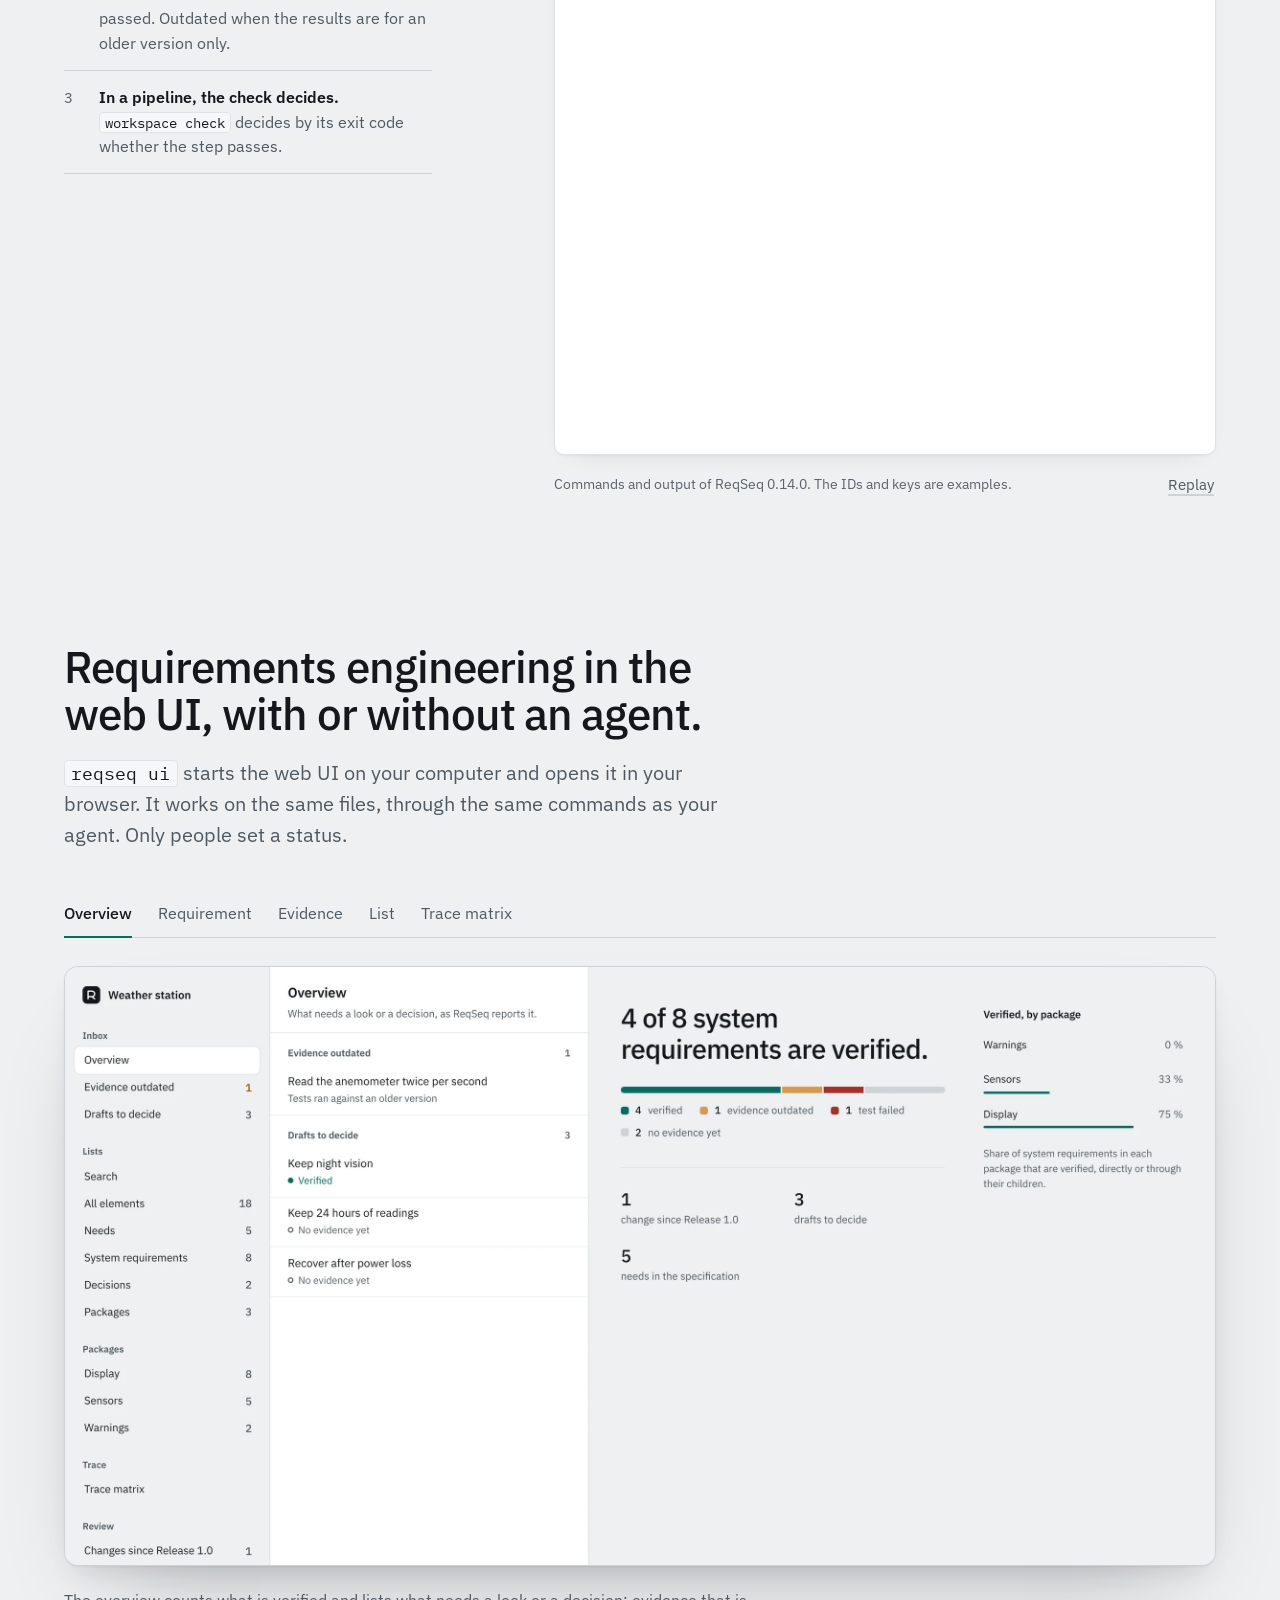
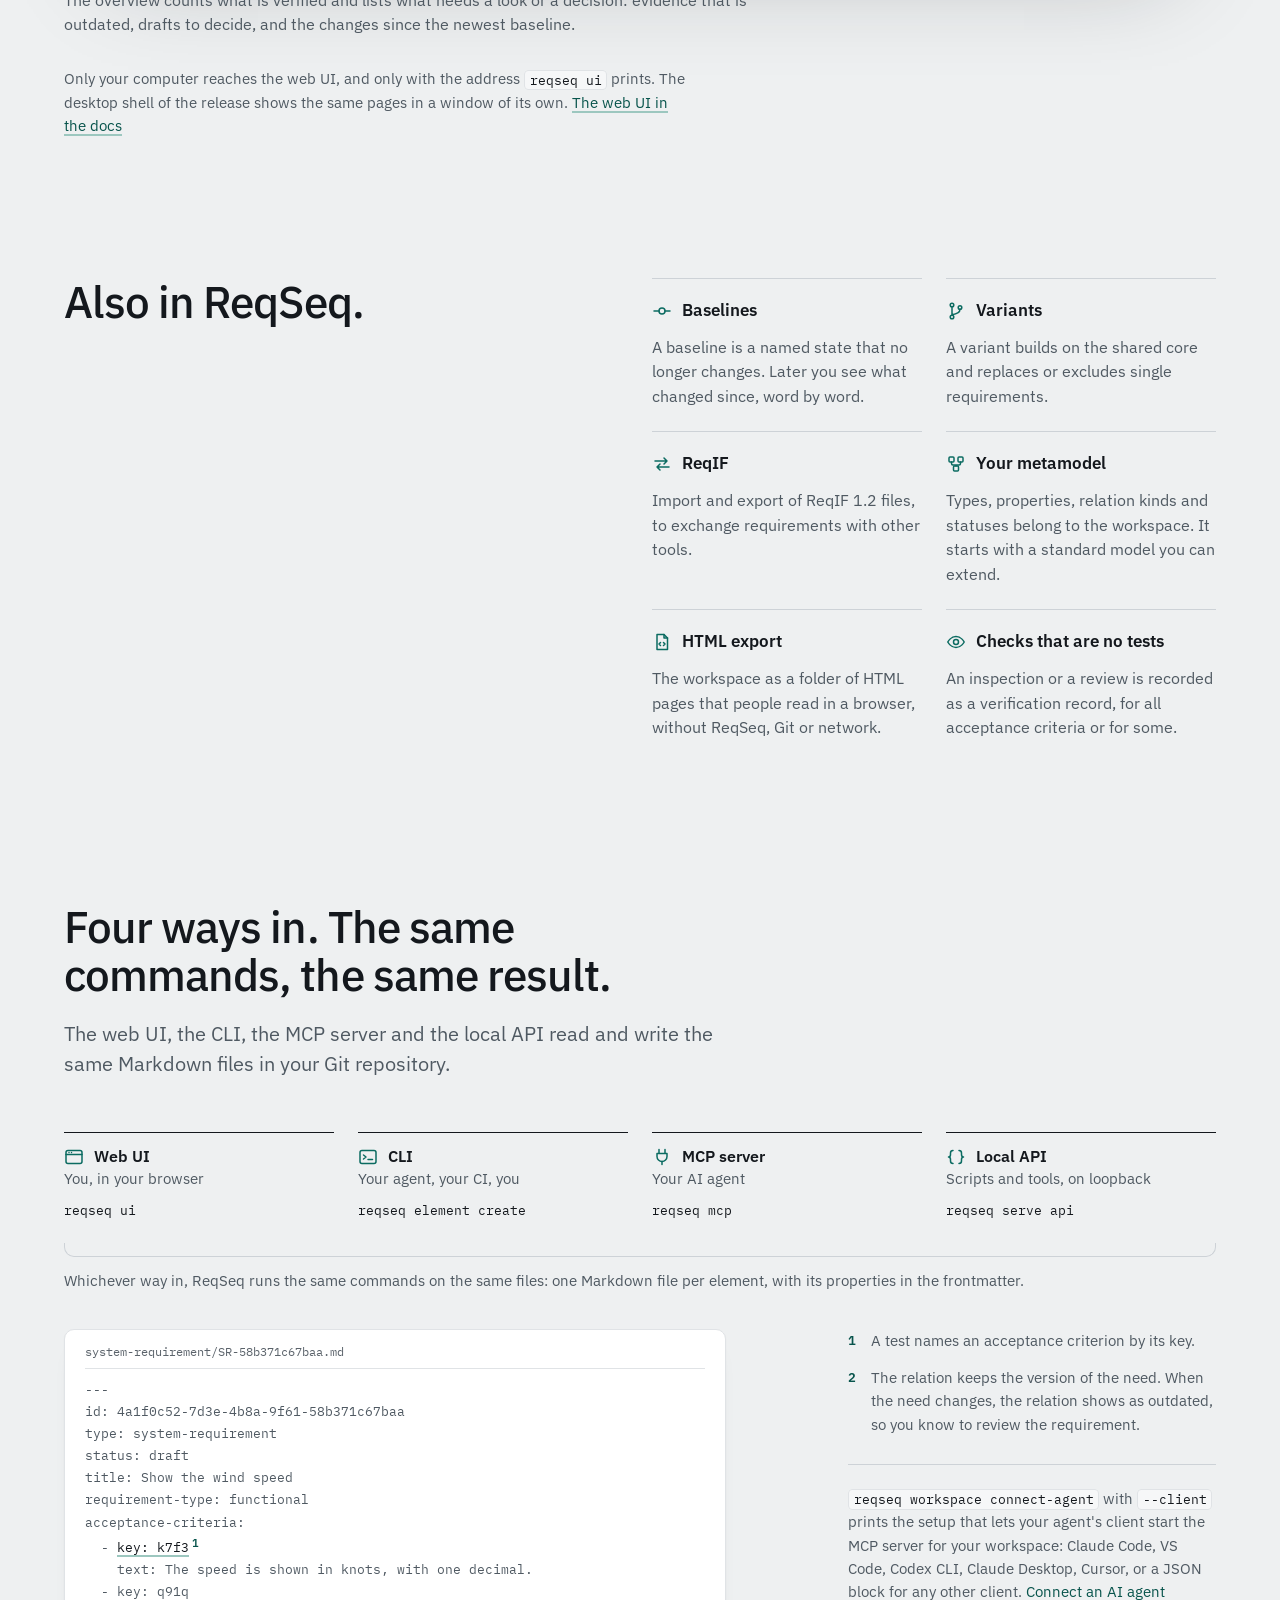
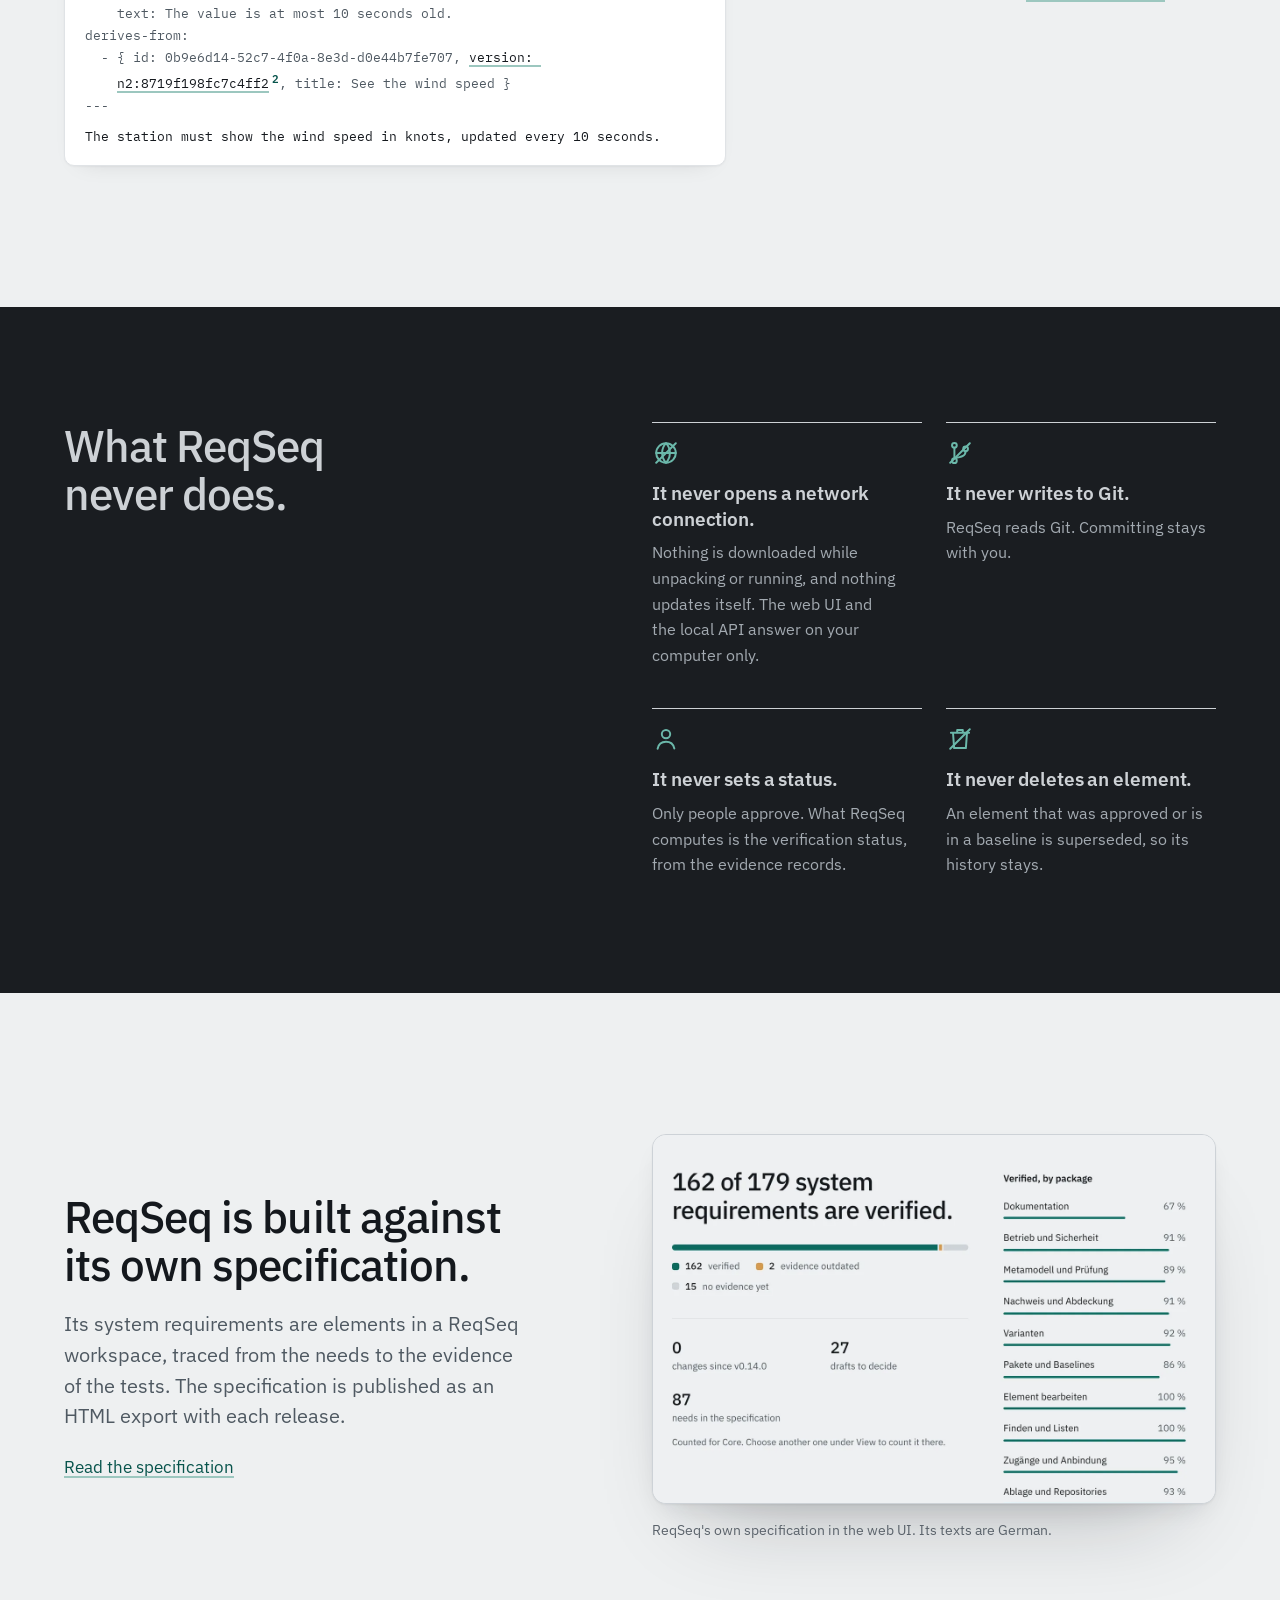
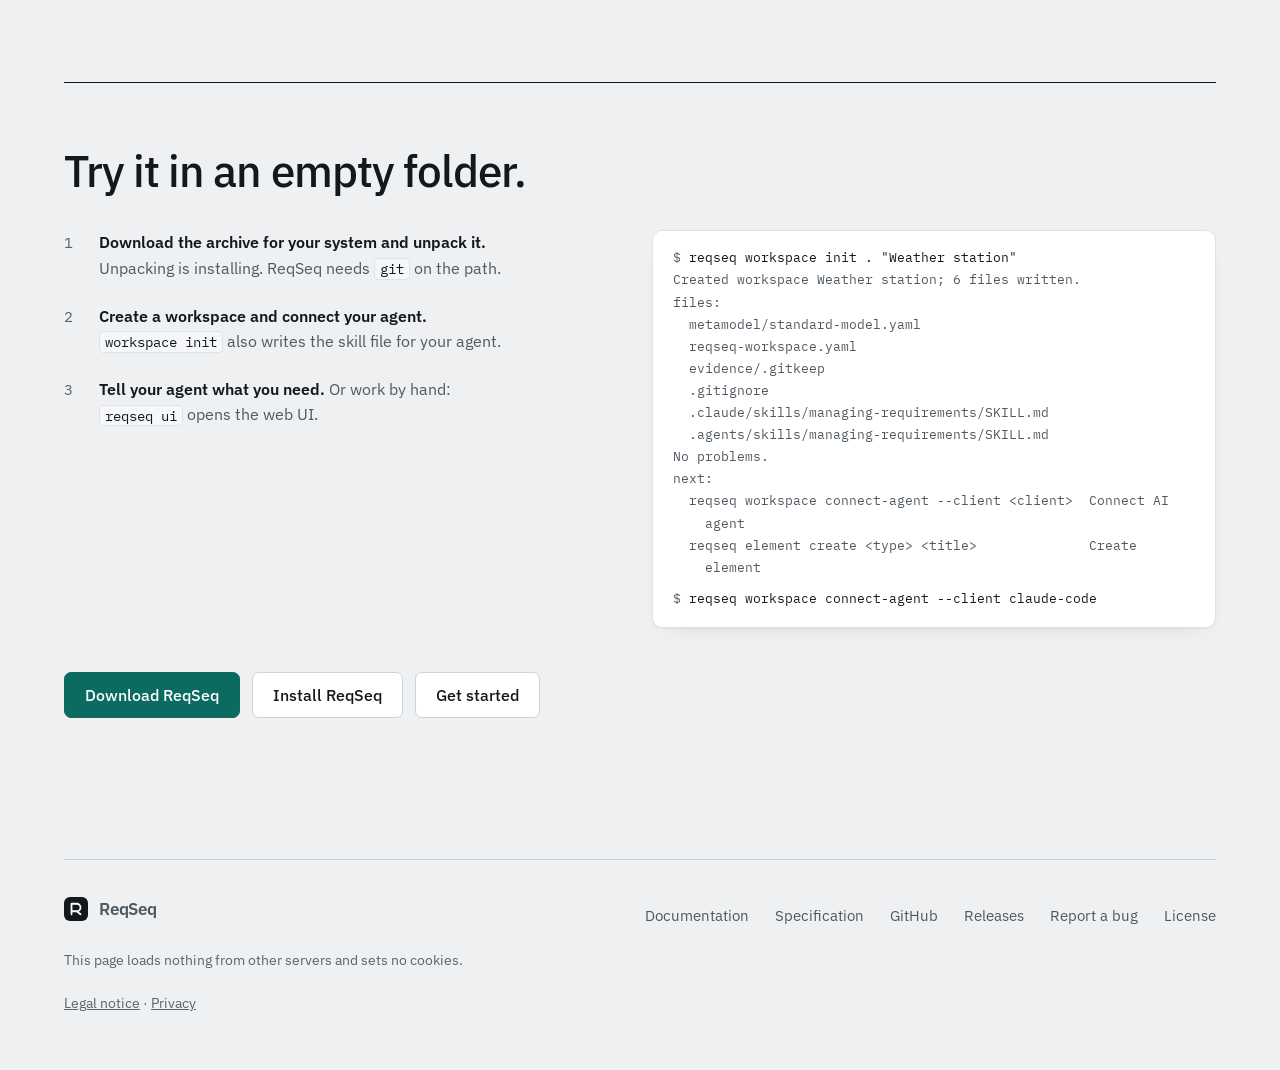
==== commit 28afc187: "feat: icons in the top navigation, GitHub mark in the accent colour Co-Authored-By: Claude Opus 5.5 " ====
--- a/index.html
+++ b/index.html
@@ -26,9 +26,9 @@
     ReqSeq
   </a>
   <nav class="nav" aria-label="ReqSeq">
-    <a class="keep" href="https://thomasbirkmaier.github.io/ReqSeq/">Docs</a>
-    <a href="https://thomasbirkmaier.github.io/ReqSeq/spec/">Specification</a>
-    <a class="keep" href="https://github.com/ThomasBirkmaier/ReqSeq">GitHub</a>
+    <a class="keep" href="https://thomasbirkmaier.github.io/ReqSeq/"><svg class="ico" viewBox="0 0 20 20" aria-hidden="true" focusable="false"><path pathLength="1" d="M10 5.5C8.5 4 6 3.5 3 3.5v12c3 0 5.5.5 7 2 1.5-1.5 4-2 7-2v-12c-3 0-5.5.5-7 2zM10 5.5v12"/></svg>Docs</a>
+    <a href="https://thomasbirkmaier.github.io/ReqSeq/spec/"><svg class="ico" viewBox="0 0 20 20" aria-hidden="true" focusable="false"><path pathLength="1" d="M5 2.5h7l3.5 3.5v11.5H5z"/><path pathLength="1" d="M7.5 9.5l1.2 1.2 2.3-2.4M7.5 14h5"/></svg>Specification</a>
+    <a class="keep" href="https://github.com/ThomasBirkmaier/ReqSeq"><svg class="ico gh" viewBox="0 0 16 16" aria-hidden="true" focusable="false"><path d="M8 0c4.42 0 8 3.58 8 8a8.013 8.013 0 0 1-5.45 7.59c-.4.08-.55-.17-.55-.38 0-.27.01-1.13.01-2.2 0-.75-.25-1.23-.54-1.48 1.78-.2 3.65-.88 3.65-3.95 0-.88-.31-1.59-.82-2.15.08-.2.36-1.02-.08-2.12 0 0-.67-.22-2.2.82-.64-.18-1.32-.27-2-.27-.68 0-1.36.09-2 .27-1.53-1.03-2.2-.82-2.2-.82-.44 1.1-.16 1.92-.08 2.12-.51.56-.82 1.28-.82 2.15 0 3.06 1.86 3.75 3.64 3.95-.23.2-.44.55-.51 1.07-.46.21-1.61.55-2.33-.66-.15-.24-.6-.83-1.23-.82-.67.01-.27.38.01.53.34.19.73.9.82 1.13.16.45.68 1.31 2.69.94 0 .67.01 1.3.01 1.49 0 .21-.15.45-.55.38A7.995 7.995 0 0 1 0 8c0-4.42 3.58-8 8-8Z"/></svg>GitHub</a>
   </nav>
 </header>
 
--- a/assets/site.css
+++ b/assets/site.css
@@ -68,7 +68,10 @@
 .brand svg{flex:none}
 .logo-bg{fill:var(--logo-bg)} .logo-fg{stroke:var(--logo-fg)}
 .nav{display:flex;align-items:center;gap:clamp(14px,2.4vw,30px);font-size:.9375rem}
-.nav a{color:var(--dim);text-decoration:none}
+.nav a{color:var(--dim);text-decoration:none;display:inline-flex;align-items:center;gap:7px}
+.nav .ico{width:18px;height:18px;transition:transform 300ms var(--ease)}
+.nav .ico.gh{width:17px;height:17px;fill:var(--accent);stroke:none}
+.nav a:hover .ico{transform:translateY(-1px)}
 .nav a:hover{color:var(--ink)}
 
 /* Buttons: the button of the web UI, one size up. */
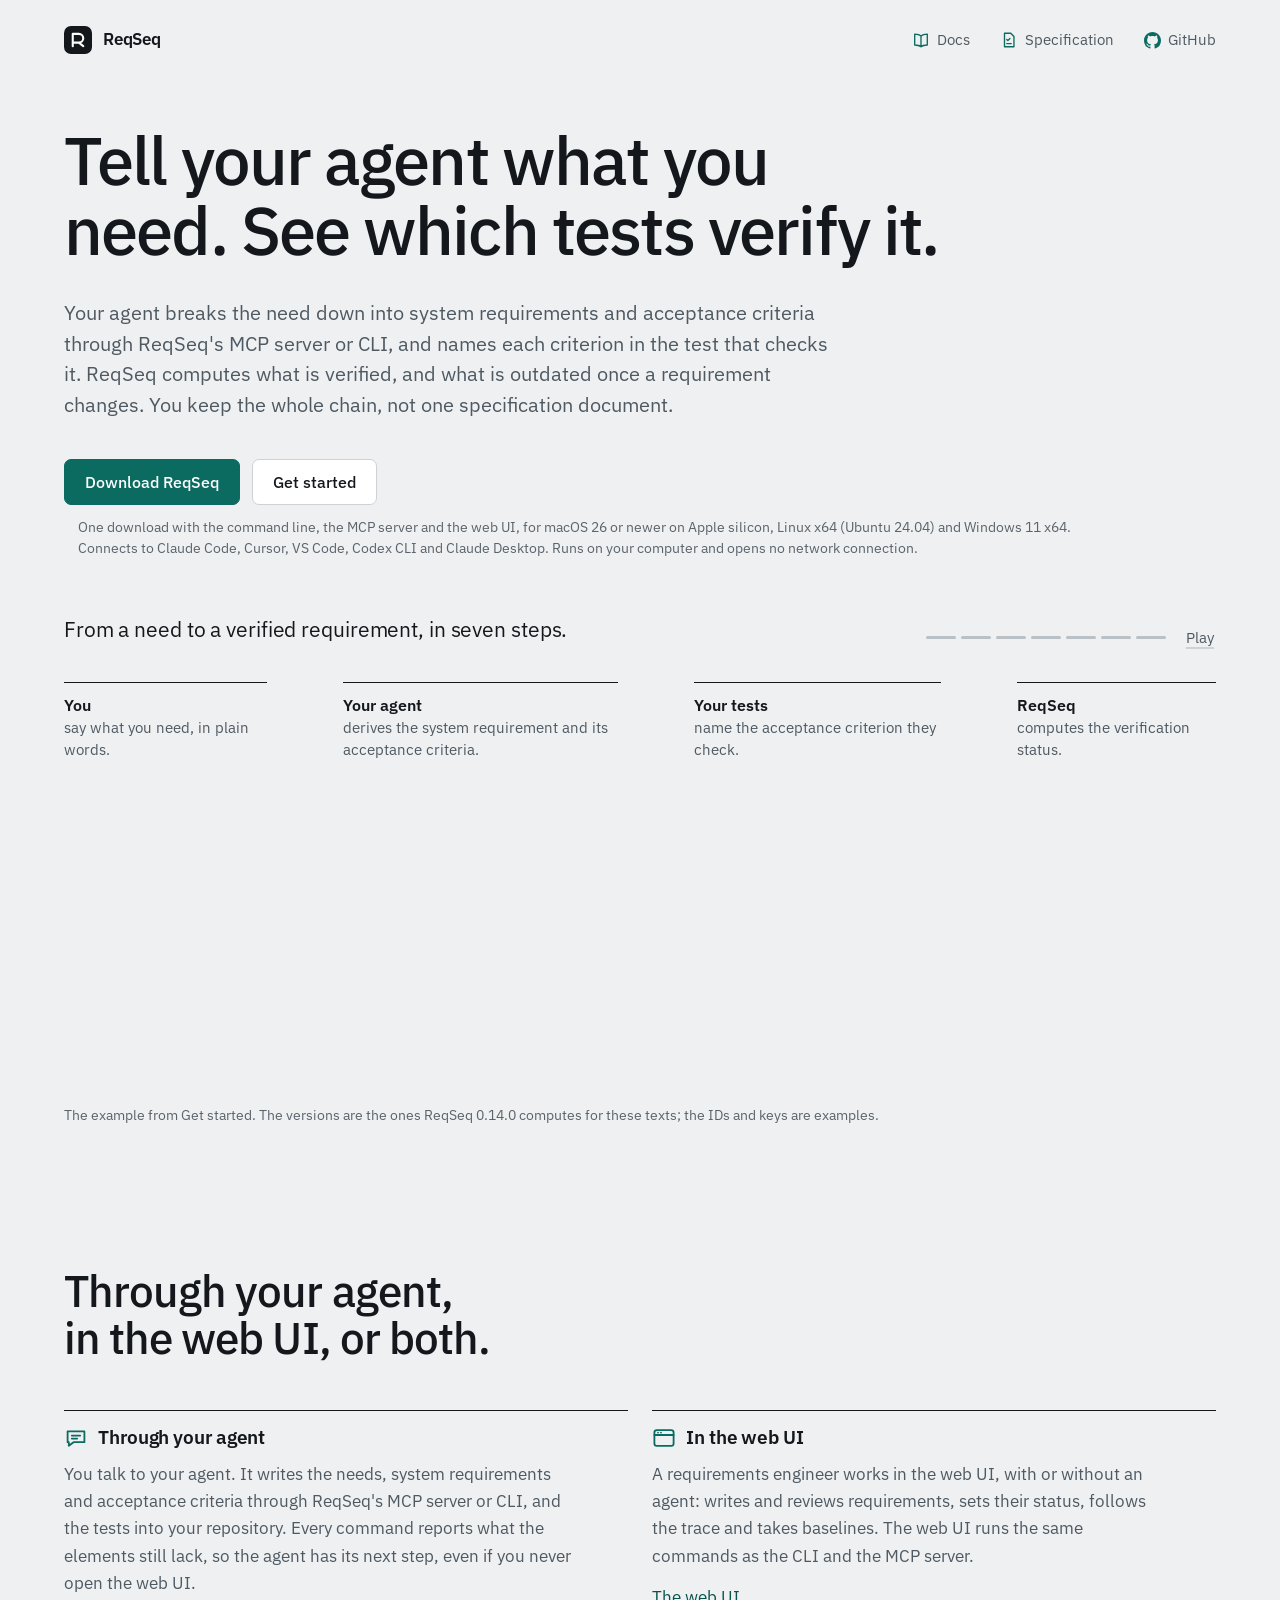
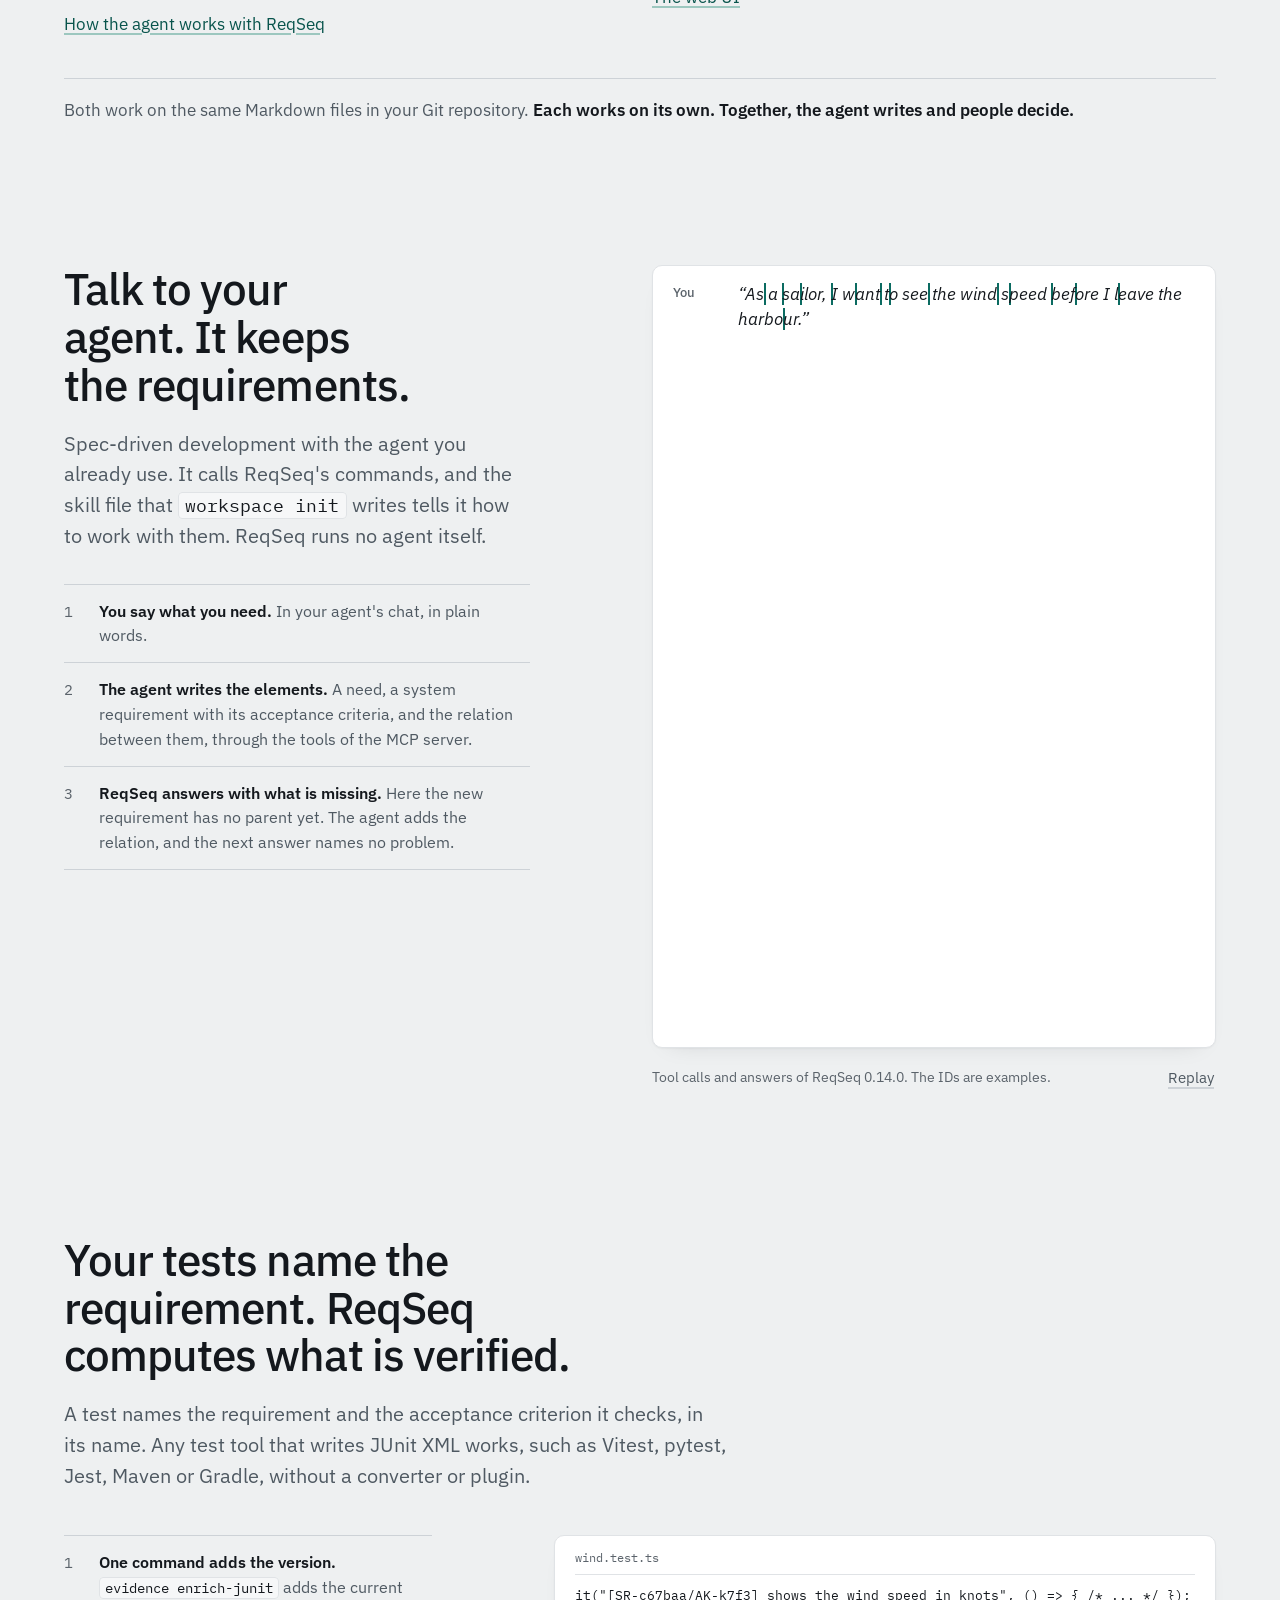
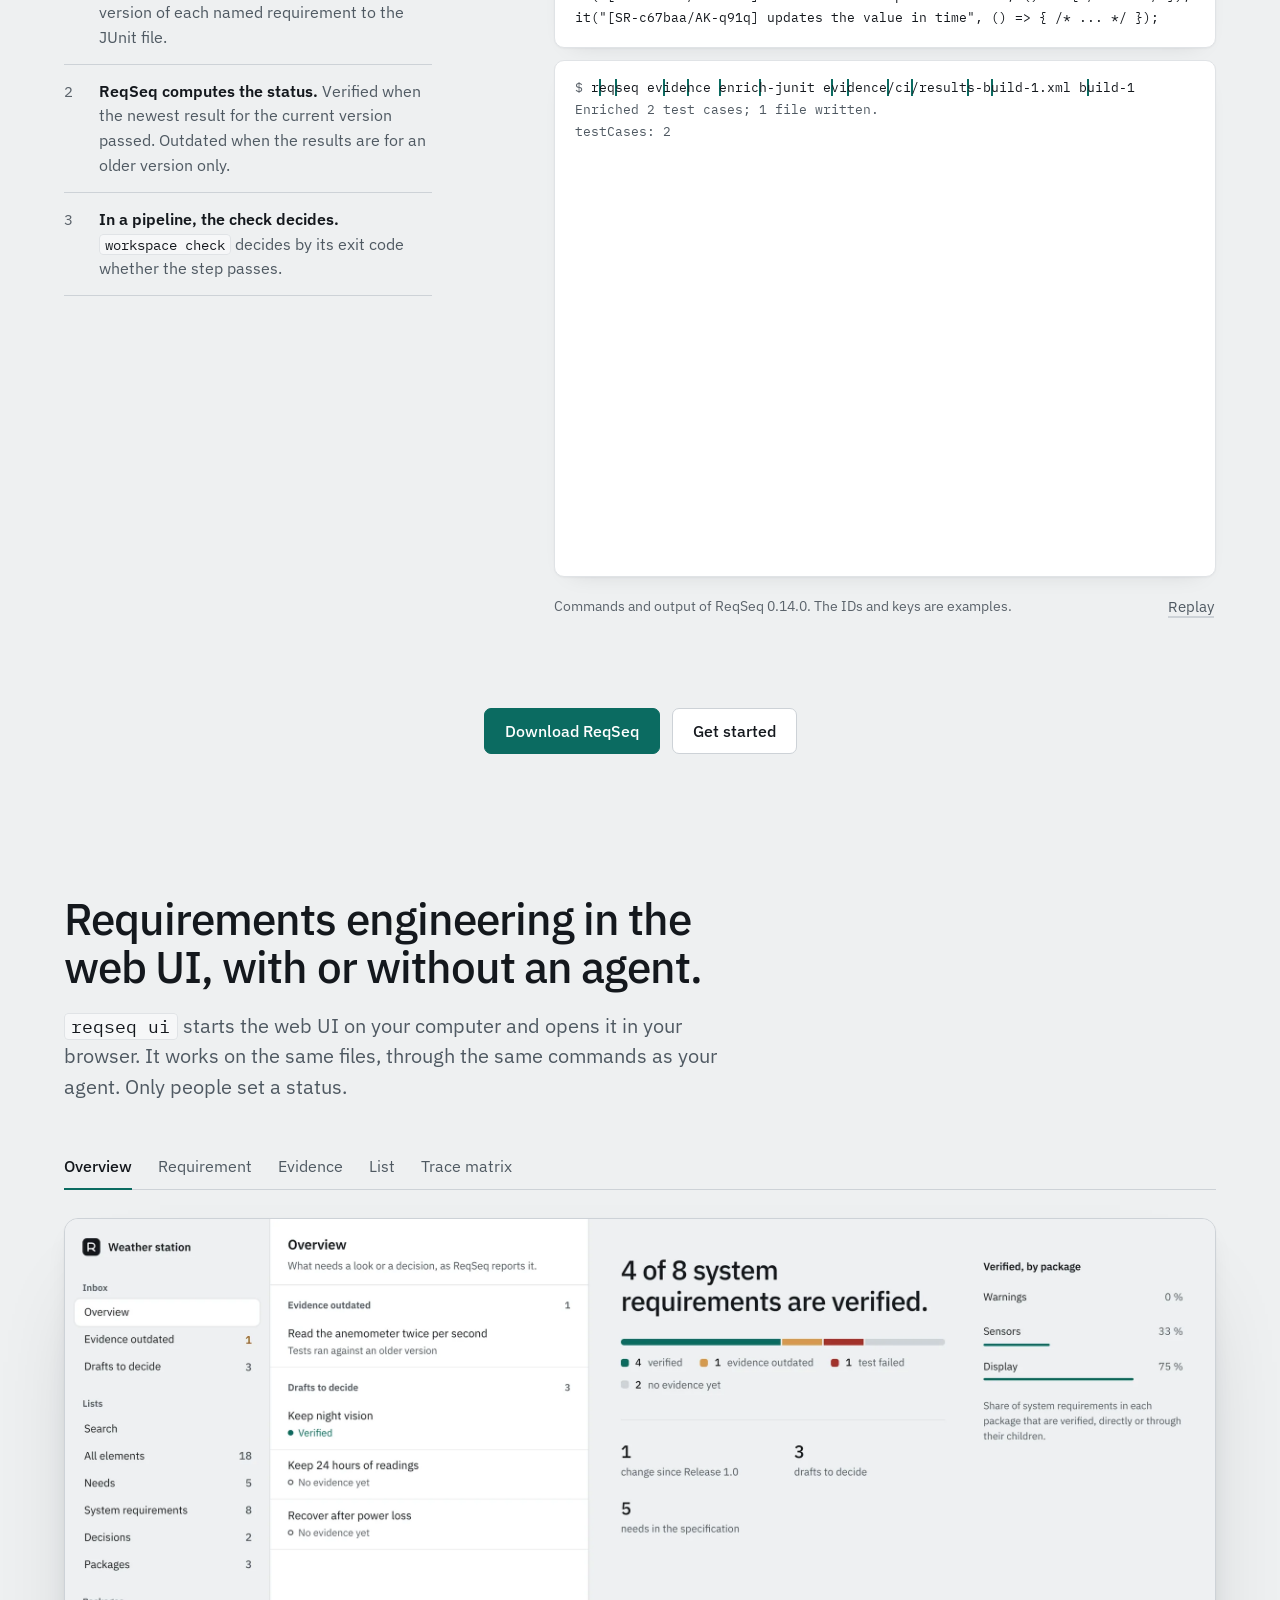
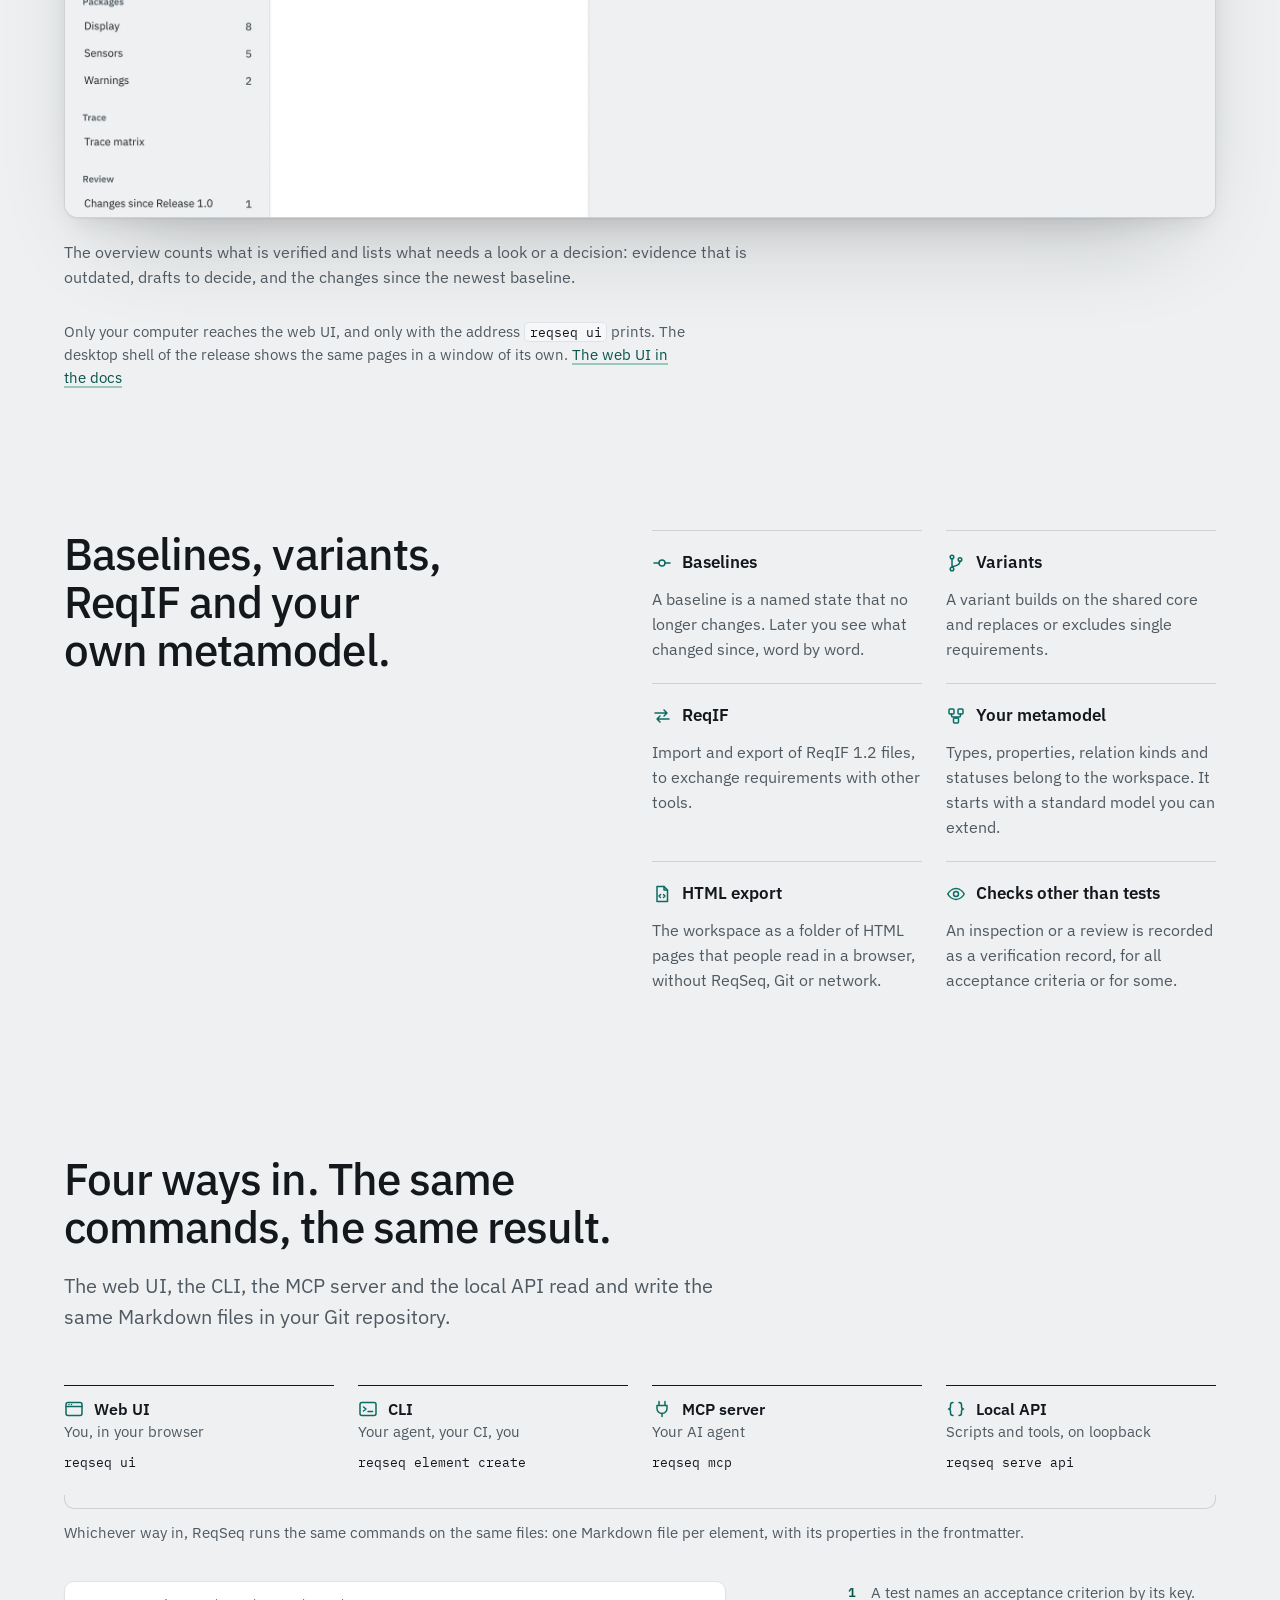
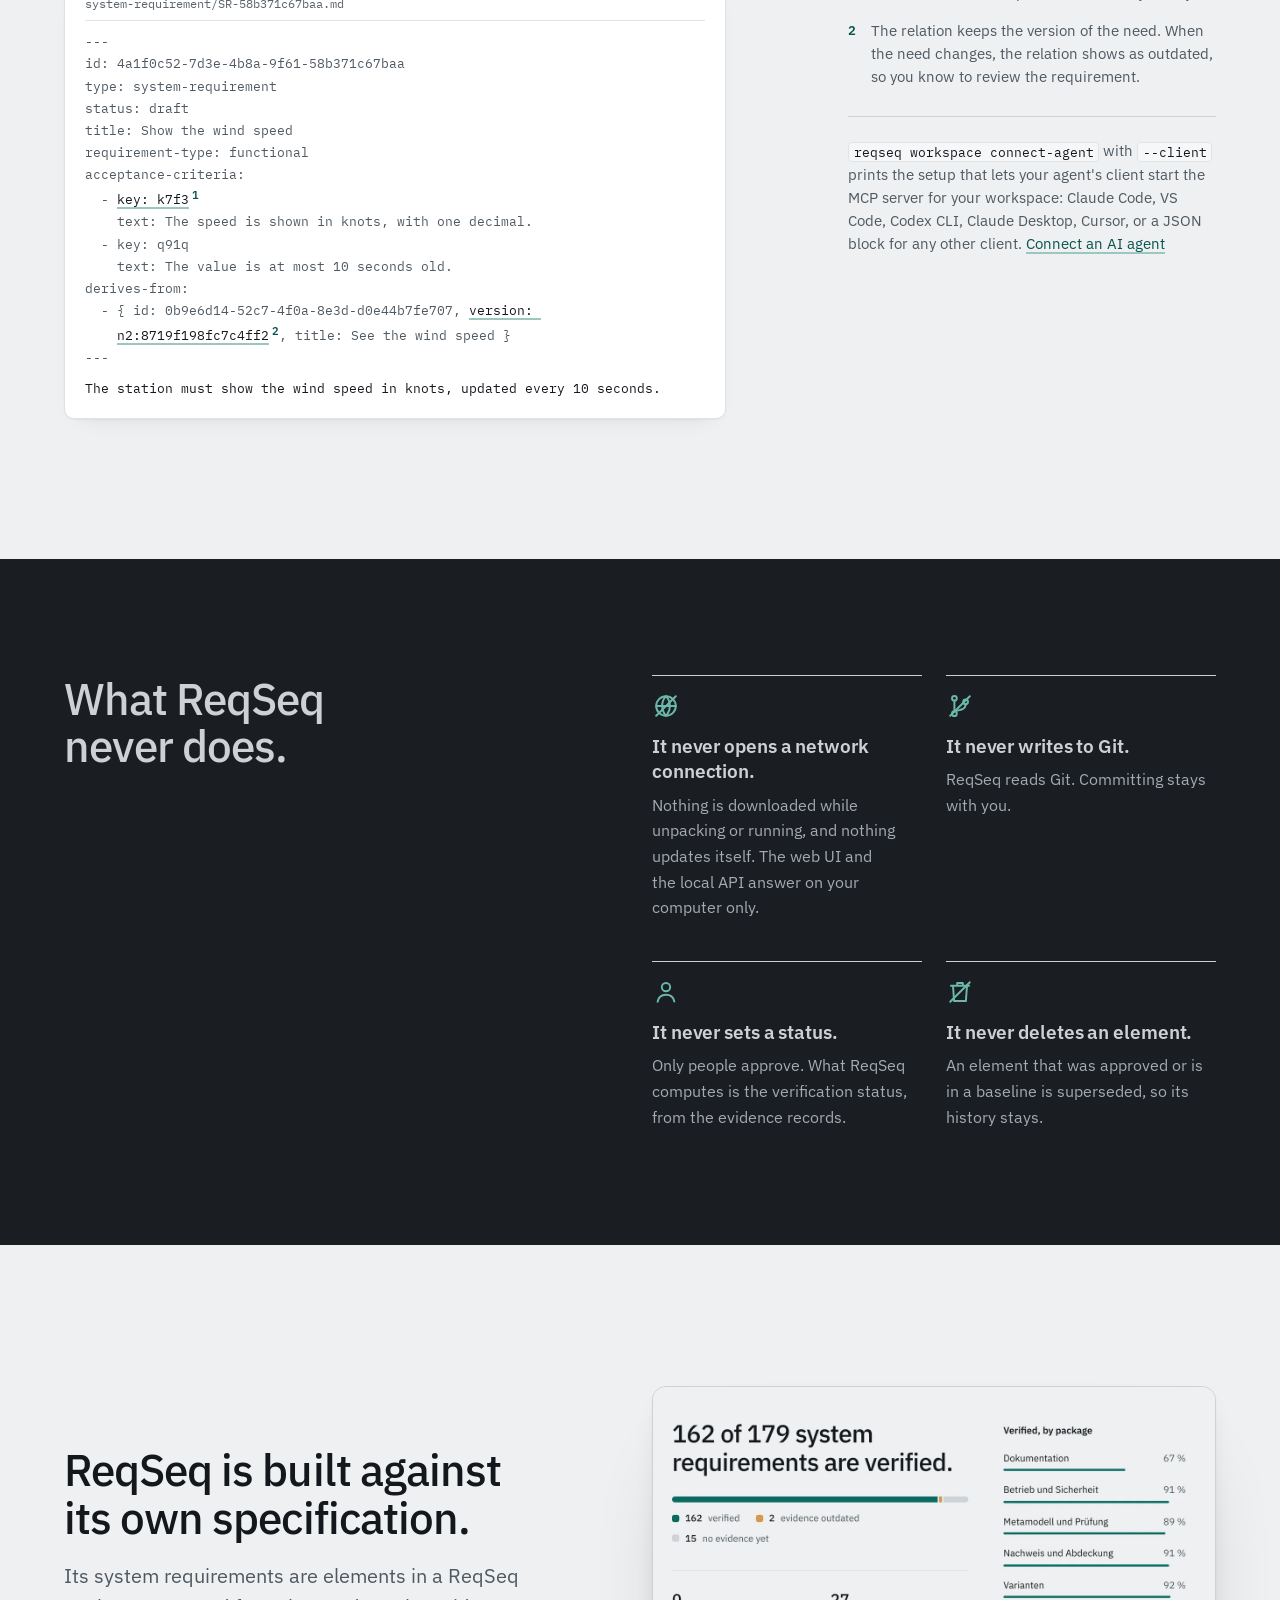
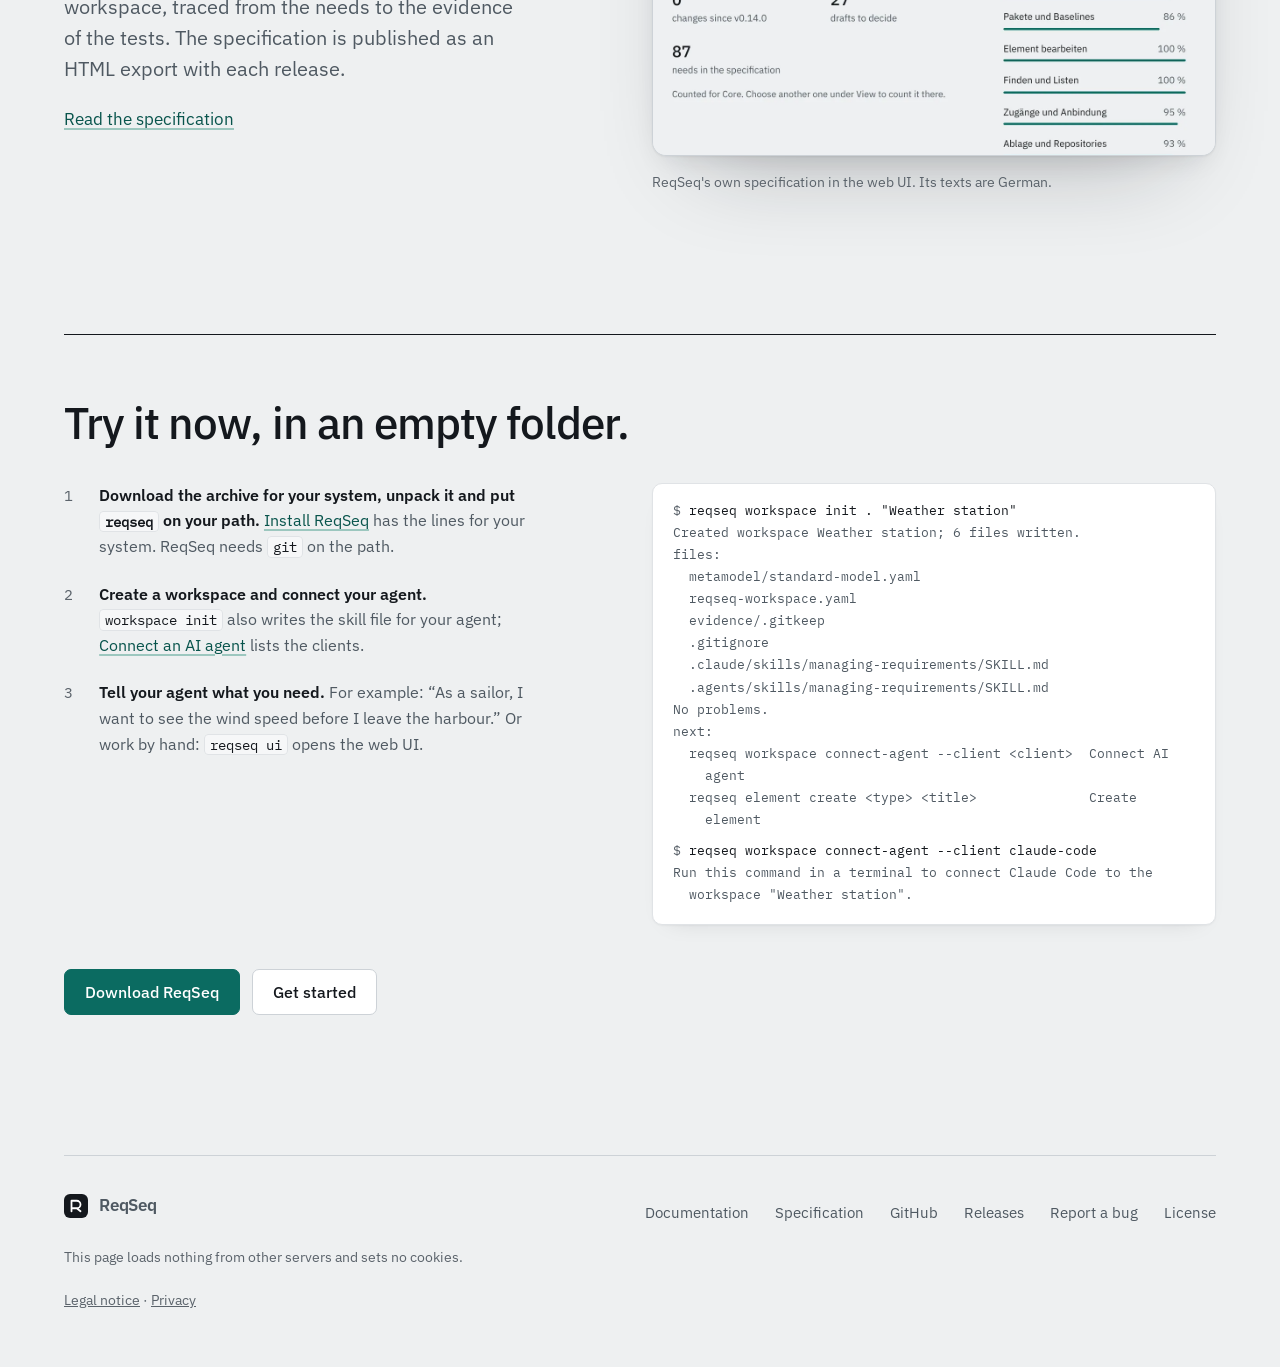
==== commit 6a38afa9: "feat: first-visit pass: clearer hero, stage that waits, link preview - Hero: shorter headline, how t" ====
--- a/index.html
+++ b/index.html
@@ -4,16 +4,24 @@
 <meta charset="utf-8">
 <meta name="viewport" content="width=device-width, initial-scale=1">
 <meta name="color-scheme" content="light dark">
-<title>ReqSeq: requirements, traced from the need to the test that shows them</title>
-<meta name="description" content="ReqSeq is requirements engineering for agents and people. It traces a need through system requirements, acceptance criteria and tests to the evidence record of each test run, as Markdown files in your Git repository.">
+<title>ReqSeq: requirements your agent writes, traced to the tests that verify them</title>
+<meta name="description" content="Your agent breaks a need down into requirements, acceptance criteria and tests. ReqSeq traces them to each test run, as Markdown files in your Git repository.">
+<meta name="theme-color" media="(prefers-color-scheme: light)" content="#eef0f1">
+<meta name="theme-color" media="(prefers-color-scheme: dark)" content="#1a1d21">
 <link rel="canonical" href="https://thomasbirkmaier.github.io/">
 <meta property="og:type" content="website">
 <meta property="og:url" content="https://thomasbirkmaier.github.io/">
-<meta property="og:title" content="ReqSeq: requirements, traced from the need to the test that shows them">
-<meta property="og:description" content="Tell your agent what you need. It breaks the need down into system requirements, acceptance criteria and tests, and ReqSeq traces them through to the evidence record of each test run.">
+<meta property="og:site_name" content="ReqSeq">
+<meta property="og:title" content="ReqSeq: requirements your agent writes, traced to the tests that verify them">
+<meta property="og:description" content="Tell your agent what you need. See which tests verify it, and what is outdated since a requirement changed.">
 <meta property="og:image" content="https://thomasbirkmaier.github.io/assets/img/og.png">
+<meta property="og:image:width" content="1200">
+<meta property="og:image:height" content="630">
+<meta property="og:image:alt" content="ReqSeq: a need, its requirement, the tests and the status verified, in one chain.">
 <meta name="twitter:card" content="summary_large_image">
 <link rel="icon" href="favicon.svg" type="image/svg+xml">
+<link rel="preload" href="assets/fonts/ibm-plex-sans-400.woff2" as="font" type="font/woff2" crossorigin>
+<link rel="preload" href="assets/fonts/ibm-plex-sans-500.woff2" as="font" type="font/woff2" crossorigin>
 <link rel="stylesheet" href="assets/site.css">
 </head>
 <body class="no-js">
@@ -25,7 +33,7 @@
     <svg width="28" height="28" viewBox="0 0 32 32" aria-hidden="true"><rect class="logo-bg" width="32" height="32" rx="8"/><path class="logo-fg" d="M10 9h7a5 5 0 0 1 0 10h-7zM10 19v4M17 19l5 4" stroke-width="2.4" fill="none" stroke-linecap="round" stroke-linejoin="round"/></svg>
     ReqSeq
   </a>
-  <nav class="nav" aria-label="ReqSeq">
+  <nav class="nav" aria-label="Main">
     <a class="keep" href="https://thomasbirkmaier.github.io/ReqSeq/"><svg class="ico" viewBox="0 0 20 20" aria-hidden="true" focusable="false"><path pathLength="1" d="M10 5.5C8.5 4 6 3.5 3 3.5v12c3 0 5.5.5 7 2 1.5-1.5 4-2 7-2v-12c-3 0-5.5.5-7 2zM10 5.5v12"/></svg>Docs</a>
     <a href="https://thomasbirkmaier.github.io/ReqSeq/spec/"><svg class="ico" viewBox="0 0 20 20" aria-hidden="true" focusable="false"><path pathLength="1" d="M5 2.5h7l3.5 3.5v11.5H5z"/><path pathLength="1" d="M7.5 9.5l1.2 1.2 2.3-2.4M7.5 14h5"/></svg>Specification</a>
     <a class="keep" href="https://github.com/ThomasBirkmaier/ReqSeq"><svg class="ico gh" viewBox="0 0 16 16" aria-hidden="true" focusable="false"><path d="M8 0c4.42 0 8 3.58 8 8a8.013 8.013 0 0 1-5.45 7.59c-.4.08-.55-.17-.55-.38 0-.27.01-1.13.01-2.2 0-.75-.25-1.23-.54-1.48 1.78-.2 3.65-.88 3.65-3.95 0-.88-.31-1.59-.82-2.15.08-.2.36-1.02-.08-2.12 0 0-.67-.22-2.2.82-.64-.18-1.32-.27-2-.27-.68 0-1.36.09-2 .27-1.53-1.03-2.2-.82-2.2-.82-.44 1.1-.16 1.92-.08 2.12-.51.56-.82 1.28-.82 2.15 0 3.06 1.86 3.75 3.64 3.95-.23.2-.44.55-.51 1.07-.46.21-1.61.55-2.33-.66-.15-.24-.6-.83-1.23-.82-.67.01-.27.38.01.53.34.19.73.9.82 1.13.16.45.68 1.31 2.69.94 0 .67.01 1.3.01 1.49 0 .21-.15.45-.55.38A7.995 7.995 0 0 1 0 8c0-4.42 3.58-8 8-8Z"/></svg>GitHub</a>
@@ -35,24 +43,25 @@
 <main id="main">
 
 <div class="wrap hero">
-  <h1 aria-label="What you asked your agent for, traced to the test that shows it."><span class="w" style="--i:0" aria-hidden="true">What</span> <span class="w" style="--i:1" aria-hidden="true">you</span> <span class="w" style="--i:2" aria-hidden="true">asked</span> <span class="w" style="--i:3" aria-hidden="true">your</span> <span class="w" style="--i:4" aria-hidden="true">agent</span> <span class="w" style="--i:5" aria-hidden="true">for,</span> <span class="w" style="--i:6" aria-hidden="true">traced</span> <span class="w" style="--i:7" aria-hidden="true">to</span> <span class="w" style="--i:8" aria-hidden="true">the</span> <span class="w" style="--i:9" aria-hidden="true">test</span> <span class="w" style="--i:10" aria-hidden="true">that</span> <span class="w" style="--i:11" aria-hidden="true">shows</span> <span class="w" style="--i:12" aria-hidden="true">it.</span></h1>
-  <p class="lead">Tell your agent what you need. It breaks the need down into system requirements, acceptance criteria and tests, and ReqSeq traces them through to the evidence record of each test run. You keep the whole chain, not one specification document.</p>
+  <h1 aria-label="Tell your agent what you need. See which tests verify it."><span class="w" style="--i:0" aria-hidden="true">Tell</span> <span class="w" style="--i:1" aria-hidden="true">your</span> <span class="w" style="--i:2" aria-hidden="true">agent</span> <span class="w" style="--i:3" aria-hidden="true">what</span> <span class="w" style="--i:4" aria-hidden="true">you</span> <span class="w" style="--i:5" aria-hidden="true">need.</span> <span class="w" style="--i:6" aria-hidden="true">See</span> <span class="w" style="--i:7" aria-hidden="true">which</span> <span class="w" style="--i:8" aria-hidden="true">tests</span> <span class="w" style="--i:9" aria-hidden="true">verify</span> <span class="w" style="--i:10" aria-hidden="true">it.</span></h1>
+  <p class="lead">Your agent breaks the need down into system requirements and acceptance criteria through ReqSeq's MCP server or CLI, and names each criterion in the test that checks it. ReqSeq computes what is verified, and what is outdated once a requirement changes. You keep the whole chain, not one specification document.</p>
   <div class="actions">
     <a class="btn primary" href="https://github.com/ThomasBirkmaier/ReqSeq/releases/latest">Download ReqSeq</a>
     <a class="btn" href="https://thomasbirkmaier.github.io/ReqSeq/start/get-started/">Get started</a>
-    <p class="note">For macOS on Apple silicon, Linux x64 and Windows x64. <br>It runs on your computer and opens no network connection.</p>
+    <p class="note">One download with the command line, the MCP server and the web UI, for macOS 26 or newer on Apple silicon, Linux x64 (Ubuntu 24.04) and Windows 11 x64. <br>Connects to Claude Code, Cursor, VS Code, Codex CLI and Claude Desktop. Runs on your computer and opens no network connection.</p>
   </div>
 
   <div class="stage" id="stage" role="group" aria-label="The chain from a need to its evidence, shown in seven steps" data-ch="7" data-need="3" data-sr="3" data-rel="ok" data-keys="0" data-t1="1" data-t2="1" data-c1="ok" data-c2="ok" data-count="2" data-ver="ok" data-build="2">
     <div class="stage-head">
       <p class="say" aria-hidden="true">
+        <span data-c="0">From a need to a verified requirement, in seven steps.</span>
         <span data-c="1">You describe a need in plain words.</span>
-        <span data-c="2">Your agent derives a system requirement from it, with acceptance criteria.</span>
-        <span data-c="3">Each test names the acceptance criterion it checks, by its key.</span>
-        <span data-c="4">The test results come in as JUnit XML. ReqSeq computes the status: verified.</span>
-        <span data-c="5">Later the need changes. The relation still holds its old version, so it shows as outdated.</span>
-        <span data-c="6">You review the requirement, and it changes too. Its evidence is for the older version.</span>
-        <span data-c="7">The tests run again. The requirement is verified, for the version it has now.</span>
+        <span data-c="2">Your agent derives a system requirement with acceptance criteria.</span>
+        <span data-c="3">Each test names the criterion it checks, by its key.</span>
+        <span data-c="4">Test results arrive as JUnit XML. Status: verified.</span>
+        <span data-c="5">Later the need changes. The relation shows as outdated.</span>
+        <span data-c="6">You review the requirement, and it changes too. Its evidence is now outdated.</span>
+        <span data-c="7">The tests run again: verified, for the current version.</span>
       </p>
       <div class="ctl">
         <div class="segs" id="segs">
@@ -64,14 +73,14 @@
           <button class="seg" type="button" aria-label="Step 6: the evidence is outdated"><span><i></i></span></button>
           <button class="seg" type="button" aria-label="Step 7: verified again"><span><i></i></span></button>
         </div>
-        <button class="replay" type="button" id="stage-replay">Replay</button>
-      </div>
-    </div>
-    <div class="mini" aria-hidden="true">
-      <button type="button" class="chip" data-view="1" tabindex="-1"><b>Need</b><span class="chip-s"></span></button><i class="mini-l m-1"></i>
-      <button type="button" class="chip" data-view="2" tabindex="-1"><b>Requirement</b><span class="chip-s"></span></button><i class="mini-l m-2"></i>
-      <button type="button" class="chip" data-view="3" tabindex="-1"><b>Tests</b><span class="chip-s"></span></button><i class="mini-l m-3"></i>
-      <button type="button" class="chip" data-view="4" tabindex="-1"><b>Status</b><span class="chip-s"></span></button>
+        <button class="replay" type="button" id="stage-replay">Play</button>
+      </div>
+    </div>
+    <div class="mini" role="group" aria-label="Parts of the chain">
+      <button type="button" class="chip" data-view="1" aria-pressed="false"><b>Need</b><span class="chip-s"></span></button><i class="mini-l m-1"></i>
+      <button type="button" class="chip" data-view="2" aria-pressed="false"><b>Requirement</b><span class="chip-s"></span></button><i class="mini-l m-2"></i>
+      <button type="button" class="chip" data-view="3" aria-pressed="false"><b>Tests</b><span class="chip-s"></span></button><i class="mini-l m-3"></i>
+      <button type="button" class="chip" data-view="4" aria-pressed="false"><b>Status</b><span class="chip-s"></span></button>
     </div>
     <div class="chain-grid">
       <div class="lane lane-1"><b>You</b><span>say what you need, in plain words.</span></div>
@@ -140,7 +149,7 @@
   <div class="pillars">
     <div class="pillar">
       <h3><svg class="ico" viewBox="0 0 20 20" aria-hidden="true" focusable="false"><path pathLength="1" d="M3 4.5h14v9H8l-4 3v-3H3z"/><path pathLength="1" d="M6.5 8h7M6.5 10.5h4.5"/></svg>Through your agent</h3>
-      <p>You talk to your agent. It writes the needs, system requirements, acceptance criteria and tests, through ReqSeq's MCP server or CLI. Every command reports what the elements still lack, so the agent has its next step, even if you never open the web UI.</p>
+      <p>You talk to your agent. It writes the needs, system requirements and acceptance criteria through ReqSeq's MCP server or CLI, and the tests into your repository. Every command reports what the elements still lack, so the agent has its next step, even if you never open the web UI.</p>
       <p><a class="textlink" href="#h-agent">How the agent works with ReqSeq</a></p>
     </div>
     <div class="pillar">
@@ -149,14 +158,14 @@
       <p><a class="textlink" href="#h-ui">The web UI</a></p>
     </div>
   </div>
-  <p class="join">Both work on the same Markdown files in your Git repository. <b>Each way works on its own. Together, the agent writes and people decide.</b></p>
+  <p class="join">Both work on the same Markdown files in your Git repository. <b>Each works on its own. Together, the agent writes and people decide.</b></p>
 </section>
 
 <section class="wrap" aria-labelledby="h-agent">
   <div class="cols player" id="mcp" data-phase="0">
     <div class="side">
       <h2 id="h-agent">Talk to your agent. It keeps the requirements.</h2>
-      <p class="lead">ReqSeq does not run an agent itself. You talk to your own agent. It calls ReqSeq's commands, and the skill file that <code>workspace init</code> writes tells it how to work with them.</p>
+      <p class="lead">Spec-driven development with the agent you already use. It calls ReqSeq's commands, and the skill file that <code>workspace init</code> writes tells it how to work with them. ReqSeq runs no agent itself.</p>
       <ol class="sync">
         <li data-p="1"><span><b>You say what you need.</b> In your agent's chat, in plain words.</span></li>
         <li data-p="2"><span><b>The agent writes the elements.</b> A need, a system requirement with its acceptance criteria, and the relation between them, through the tools of the MCP server.</span></li>
@@ -182,7 +191,7 @@
   <div class="cols">
     <div class="head">
       <h2 id="h-tests">Your tests name the requirement. ReqSeq computes what is verified.</h2>
-      <p class="lead">A test names the requirement and the acceptance criterion it checks, in its name. Any test tool that writes JUnit XML works, without a converter or plugin.</p>
+      <p class="lead">A test names the requirement and the acceptance criterion it checks, in its name. Any test tool that writes JUnit XML works, such as Vitest, pytest, Jest, Maven or Gradle, without a converter or plugin.</p>
     </div>
   </div>
   <div class="cols wide player" id="cli" data-phase="0">
@@ -228,6 +237,13 @@
   </div>
 </section>
 
+<div class="wrap mid-cta">
+  <div class="actions">
+    <a class="btn primary" href="https://github.com/ThomasBirkmaier/ReqSeq/releases/latest">Download ReqSeq</a>
+    <a class="btn" href="https://thomasbirkmaier.github.io/ReqSeq/start/get-started/">Get started</a>
+  </div>
+</div>
+
 <section class="wrap" aria-labelledby="h-ui">
   <div class="cols">
     <div class="head">
@@ -243,16 +259,16 @@
     <button role="tab" id="t-matrix" aria-controls="p-matrix" aria-selected="false" tabindex="-1">Trace matrix</button>
   </div>
   <figure class="panel" role="tabpanel" id="p-overview" aria-labelledby="t-overview">
-    <div class="frame" style="--mw:327%;--mx:-151%;--my:-3.4%"><picture><source media="(prefers-color-scheme:dark)" srcset="assets/img/demo-overview-dark.webp"><img src="assets/img/demo-overview-light.webp" width="2400" height="1500" decoding="async" alt="The overview of the example workspace Weather station: 4 of 8 system requirements are verified, 1 has outdated evidence, 1 a failed test and 2 no evidence yet. Beside it the queues Evidence outdated and Drafts to decide."></picture></div>
+    <div class="frame" style="--mw:327%;--mx:-151%;--my:-3.4%"><picture><source media="(prefers-color-scheme:dark)" srcset="assets/img/demo-overview-dark.webp"><img loading="lazy" src="assets/img/demo-overview-light.webp" width="2400" height="1500" decoding="async" alt="The overview of the example workspace Weather station: 4 of 8 system requirements are verified, 1 has outdated evidence, 1 a failed test and 2 no evidence yet. Beside it the queues Evidence outdated and Drafts to decide."></picture></div>
     <figcaption>The overview counts what is verified and lists what needs a look or a decision: evidence that is outdated, drafts to decide, and the changes since the newest baseline.</figcaption>
   </figure>
   <figure class="panel" role="tabpanel" id="p-element" aria-labelledby="t-element">
     <div class="frame" style="--mw:300%;--mx:-75%;--my:-14.6%"><picture><source media="(prefers-color-scheme:dark)" srcset="assets/img/demo-element-dark.webp"><img loading="lazy" src="assets/img/demo-element-light.webp" width="2400" height="1500" decoding="async" alt="The page of the system requirement Warn of a gust front: status Approved, test failed, 1 of 2 criteria verified. Its two acceptance criteria, one verified and one with a failed test, and the need it derives from."></picture></div>
-    <figcaption>A system requirement with the need it derives from and its acceptance criteria. Each criterion shows whether it is verified. The status is yours to set, with Approve, Set status or Supersede: ReqSeq never sets a status itself.</figcaption>
+    <figcaption>A system requirement with the need it derives from and its acceptance criteria. Each criterion shows whether it is verified. The status is yours to set, with Set status or Supersede: ReqSeq never sets a status itself.</figcaption>
   </figure>
   <figure class="panel" role="tabpanel" id="p-evidence" aria-labelledby="t-evidence">
     <div class="frame" style="--mw:327%;--mx:-37.5%;--my:-17%"><picture><source media="(prefers-color-scheme:dark)" srcset="assets/img/demo-element-Evidence-dark.webp"><img loading="lazy" src="assets/img/demo-element-Evidence-light.webp" width="2400" height="1500" decoding="async" alt="The evidence of the requirement Warn of a gust front: criterion 1 verified by a passed test case, criterion 2 failed, each test case with the reference of its criterion in its name. Below, the form to record a check."></picture></div>
-    <figcaption>The evidence of a requirement, per acceptance criterion: the test cases that name it, with their result. A check that is no automated test, such as an inspection, is recorded on the same page.</figcaption>
+    <figcaption>The evidence of a requirement, per acceptance criterion: the test cases that name it, with their result. A check that is not an automated test, such as an inspection, is recorded on the same page.</figcaption>
   </figure>
   <figure class="panel" role="tabpanel" id="p-list" aria-labelledby="t-list">
     <div class="frame" style="--mw:300%;--mx:-53%;--my:-1%"><picture><source media="(prefers-color-scheme:dark)" srcset="assets/img/demo-list-dark.webp"><img loading="lazy" src="assets/img/demo-list-light.webp" width="2400" height="1500" decoding="async" alt="The list of the 8 system requirements, each with its status and its verification status, and on the right the values to narrow the list by: status, requirement type and package."></picture></div>
@@ -267,14 +283,14 @@
 
 <section class="wrap" aria-labelledby="h-more">
   <div class="cols split">
-    <div class="head"><h2 id="h-more">Also in ReqSeq.</h2></div>
+    <div class="head"><h2 id="h-more">Baselines, variants, ReqIF and your own metamodel.</h2></div>
     <dl class="body more">
       <div><dt><a href="https://thomasbirkmaier.github.io/ReqSeq/how-to/take-a-baseline/"><svg class="ico" viewBox="0 0 20 20" aria-hidden="true" focusable="false"><path pathLength="1" d="M2 10h5M13 10h5"/><circle pathLength="1" cx="10" cy="10" r="3"/></svg>Baselines</a></dt><dd>A baseline is a named state that no longer changes. Later you see what changed since, word by word.</dd></div>
       <div><dt><a href="https://thomasbirkmaier.github.io/ReqSeq/how-to/manage-a-product-variant/"><svg class="ico" viewBox="0 0 20 20" aria-hidden="true" focusable="false"><circle pathLength="1" cx="6" cy="4" r="1.8"/><circle pathLength="1" cx="6" cy="16" r="1.8"/><circle pathLength="1" cx="14" cy="6.5" r="1.8"/><path pathLength="1" d="M6 5.8v8.4M14 8.3c0 3.5-2.5 4.7-8 5.4"/></svg>Variants</a></dt><dd>A variant builds on the shared core and replaces or excludes single requirements.</dd></div>
       <div><dt><a href="https://thomasbirkmaier.github.io/ReqSeq/how-to/exchange-requirements-with-reqif/"><svg class="ico" viewBox="0 0 20 20" aria-hidden="true" focusable="false"><path pathLength="1" d="M3 7h12M12 4l3 3-3 3M17 13H5M8 10l-3 3 3 3"/></svg>ReqIF</a></dt><dd>Import and export of ReqIF 1.2 files, to exchange requirements with other tools.</dd></div>
       <div><dt><a href="https://thomasbirkmaier.github.io/ReqSeq/how-to/extend-the-metamodel/"><svg class="ico" viewBox="0 0 20 20" aria-hidden="true" focusable="false"><rect pathLength="1" x="3" y="3" width="5" height="5" rx="1"/><rect pathLength="1" x="12" y="3" width="5" height="5" rx="1"/><rect pathLength="1" x="7.5" y="12" width="5" height="5" rx="1"/><path pathLength="1" d="M5.5 8v1.5c0 1 .5 1.5 1.5 1.5h6c1 0 1.5-.5 1.5-1.5V8M10 11v1"/></svg>Your metamodel</a></dt><dd>Types, properties, relation kinds and statuses belong to the workspace. It starts with a standard model you can extend.</dd></div>
       <div><dt><a href="https://thomasbirkmaier.github.io/ReqSeq/how-to/publish-the-workspace-as-html/"><svg class="ico" viewBox="0 0 20 20" aria-hidden="true" focusable="false"><path pathLength="1" d="M5 2.5h7l3.5 3.5v11.5h-10.5z"/><path pathLength="1" d="M12 2.5V6h3.5M8.5 10.5 7 12l1.5 1.5M11.5 10.5 13 12l-1.5 1.5"/></svg>HTML export</a></dt><dd>The workspace as a folder of HTML pages that people read in a browser, without ReqSeq, Git or network.</dd></div>
-      <div><dt><a href="https://thomasbirkmaier.github.io/ReqSeq/how-to/record-test-evidence/"><svg class="ico" viewBox="0 0 20 20" aria-hidden="true" focusable="false"><path pathLength="1" d="M1.8 10S4.8 4.5 10 4.5 18.2 10 18.2 10 15.2 15.5 10 15.5 1.8 10 1.8 10z"/><circle pathLength="1" cx="10" cy="10" r="2.5"/></svg>Checks that are no tests</a></dt><dd>An inspection or a review is recorded as a verification record, for all acceptance criteria or for some.</dd></div>
+      <div><dt><a href="https://thomasbirkmaier.github.io/ReqSeq/how-to/record-test-evidence/"><svg class="ico" viewBox="0 0 20 20" aria-hidden="true" focusable="false"><path pathLength="1" d="M1.8 10S4.8 4.5 10 4.5 18.2 10 18.2 10 15.2 15.5 10 15.5 1.8 10 1.8 10z"/><circle pathLength="1" cx="10" cy="10" r="2.5"/></svg>Checks other than tests</a></dt><dd>An inspection or a review is recorded as a verification record, for all acceptance criteria or for some.</dd></div>
     </dl>
   </div>
 </section>
@@ -356,11 +372,11 @@
 
 <section class="wrap" aria-labelledby="h-start">
   <div class="cols start">
-    <div class="head"><h2 id="h-start">Try it in an empty folder.</h2></div>
+    <div class="head"><h2 id="h-start">Try it now, in an empty folder.</h2></div>
     <ol>
-      <li><span><b>Download the archive for your system and unpack it.</b> Unpacking is installing. ReqSeq needs <code>git</code> on the path.</span></li>
-      <li><span><b>Create a workspace and connect your agent.</b> <code>workspace init</code> also writes the skill file for your agent.</span></li>
-      <li><span><b>Tell your agent what you need.</b> Or work by hand: <code>reqseq ui</code> opens the web UI.</span></li>
+      <li><span><b>Download the archive for your system, unpack it and put <code>reqseq</code> on your path.</b> <a class="textlink" href="https://thomasbirkmaier.github.io/ReqSeq/how-to/install-reqseq/">Install ReqSeq</a> has the lines for your system. ReqSeq needs <code>git</code> on the path.</span></li>
+      <li><span><b>Create a workspace and connect your agent.</b> <code>workspace init</code> also writes the skill file for your agent; <a class="textlink" href="https://thomasbirkmaier.github.io/ReqSeq/how-to/connect-an-ai-agent/">Connect an AI agent</a> lists the clients.</span></li>
+      <li><span><b>Tell your agent what you need.</b> For example: “As a sailor, I want to see the wind speed before I leave the harbour.” Or work by hand: <code>reqseq ui</code> opens the web UI.</span></li>
     </ol>
     <div class="sheet" role="group" aria-label="Commands and output">
       <span class="l c">reqseq workspace init . "Weather station"</span>
@@ -378,10 +394,10 @@
       <span class="l i">reqseq element create &lt;type&gt; &lt;title&gt;              Create element</span>
       <span class="l gap"></span>
       <span class="l c">reqseq workspace <span class="nb">connect-agent</span> <span class="nb">--client</span> <span class="nb">claude-code</span></span>
+      <span class="l">Run this command in a terminal to connect Claude Code to the workspace "Weather station".</span>
     </div>
     <div class="actions">
       <a class="btn primary" href="https://github.com/ThomasBirkmaier/ReqSeq/releases/latest">Download ReqSeq</a>
-      <a class="btn" href="https://thomasbirkmaier.github.io/ReqSeq/how-to/install-reqseq/">Install ReqSeq</a>
       <a class="btn" href="https://thomasbirkmaier.github.io/ReqSeq/start/get-started/">Get started</a>
     </div>
   </div>
@@ -409,6 +425,6 @@
   <p class="note legal-links"><a href="impressum.html">Legal notice</a> · <a href="datenschutz.html">Privacy</a></p>
 </div>
 </footer>
-<script src="assets/site.js" defer></script>
+<script src="assets/site.js" defer onerror="document.body.className='no-js'"></script>
 </body>
 </html>
--- a/assets/site.css
+++ b/assets/site.css
@@ -182,13 +182,13 @@
 .stage-head{margin-bottom:22px;display:flex;align-items:flex-start;justify-content:space-between;gap:6px 32px;flex-wrap:wrap}
 .say{display:grid;flex:1 1 24em;font-size:1.3125rem;line-height:1.4;letter-spacing:-.005em;min-height:1.4em}
 .say>span{grid-area:1/1;opacity:0;transition:opacity 380ms var(--ease);max-width:40em}
-.stage[data-ch="1"] .say>[data-c="1"],.stage[data-ch="2"] .say>[data-c="2"],.stage[data-ch="3"] .say>[data-c="3"],.stage[data-ch="4"] .say>[data-c="4"],.stage[data-ch="5"] .say>[data-c="5"],.stage[data-ch="6"] .say>[data-c="6"],.stage[data-ch="7"] .say>[data-c="7"]{opacity:1}
+.stage[data-ch="0"] .say>[data-c="0"],.stage[data-ch="1"] .say>[data-c="1"],.stage[data-ch="2"] .say>[data-c="2"],.stage[data-ch="3"] .say>[data-c="3"],.stage[data-ch="4"] .say>[data-c="4"],.stage[data-ch="5"] .say>[data-c="5"],.stage[data-ch="6"] .say>[data-c="6"],.stage[data-ch="7"] .say>[data-c="7"]{opacity:1}
 .ctl{display:flex;gap:6px 18px;align-items:center;flex-wrap:wrap}
 .segs{display:flex;gap:5px}
-.seg{appearance:none;border:0;background:none;padding:13px 0;width:30px;cursor:pointer}
-.seg span{display:block;height:2px;background:var(--line-strong);border-radius:1px;overflow:hidden}
+.seg{appearance:none;border:0;background:none;padding:21px 0;width:30px;cursor:pointer}
+.seg span{display:block;height:3px;background:var(--stroke);border-radius:2px;overflow:hidden}
+.seg[aria-current] span,.seg:hover span{background:var(--dim)}
 .seg i{display:block;height:100%;background:var(--accent);transform:scaleX(0);transform-origin:left center}
-.seg:hover span{background:var(--stroke)}
 .replay{appearance:none;background:none;border:0;padding:10px 2px;font:400 .9375rem/1 var(--sans);color:var(--dim);cursor:pointer;text-decoration:underline;text-decoration-color:var(--line-strong);text-underline-offset:4px;text-decoration-thickness:1.5px}
 .replay:hover{color:var(--ink)}
 .no-js .ctl,.still .replay{display:none}
@@ -307,8 +307,8 @@
 /* Where to look while the stage plays: the part that just changed is lifted and ringed, the rest steps back. */
 @media (prefers-reduced-motion:no-preference){
   .node{transition:opacity 600ms var(--ease),transform 600ms var(--ease),box-shadow 600ms var(--ease),border-color 600ms var(--ease)}
-  .stage.focusing .node.on:not(.focus){opacity:.42}
-  .stage.focusing .link.on:not(.focus){opacity:.4}
+  .stage.focusing .node.on:not(.focus){opacity:.72}
+  .stage.focusing .link.on:not(.focus){opacity:.6}
   .stage.focusing .node.focus{transform:translateY(-6px);border-color:var(--accent);box-shadow:0 0 0 4px var(--accent-soft),0 18px 40px -18px rgba(11,107,97,.45)}
   .stage.focusing .link.focus i{border-top-color:var(--accent);border-left-color:var(--accent)}
   .stage.focusing .link.focus .cap{color:var(--accent-ink);font-weight:500}
@@ -411,13 +411,13 @@
 /* Gentle motion: content rises into place as it enters, the hero settles in once, the chain keeps a quiet flow,
    the icons draw themselves and the pages of the web UI cross-fade. All of it is off with reduced motion. */
 @media (prefers-reduced-motion:no-preference){
-  .js .rise{opacity:0;transform:translateY(42px) scale(.985);transition:opacity 900ms var(--ease),transform 1100ms cubic-bezier(.16,1,.3,1);transition-delay:calc(var(--i,0) * 120ms)}
+  .js .rise{opacity:0;transform:translateY(30px) scale(.985);transition:opacity 560ms var(--ease),transform 800ms cubic-bezier(.16,1,.3,1);transition-delay:calc(var(--i,0) * 70ms)}
+  .js .rise:focus-within{opacity:1;transform:none}
   .js .rise.in{opacity:1;transform:none}
   .js .hero h1 .w{display:inline-block;opacity:0;transform:translateY(.6em) rotate(2deg);transform-origin:left bottom;animation:word 1000ms cubic-bezier(.16,1,.3,1) forwards;animation-delay:calc(120ms + var(--i) * 65ms)}
   @keyframes word{to{opacity:1;transform:none}}
-  .js .hero .lead,.js .hero .actions{opacity:0;animation:word 900ms var(--ease) forwards;transform:translateY(10px)}
-  .js .hero .lead{animation-delay:620ms}
-  .js .hero .actions{animation-delay:760ms}
+  .js .hero .lead{opacity:0;animation:word 800ms var(--ease) forwards;transform:translateY(10px)}
+  .js .hero .lead{animation-delay:420ms}
   .js .rise .ico *,.js .rise.ico *{stroke-dasharray:1;stroke-dashoffset:1;transition:stroke-dashoffset 1200ms var(--ease);transition-delay:calc(200ms + var(--i,0) * 90ms)}
   .js .rise.in .ico *{stroke-dashoffset:0}
   .js .panel:not([hidden]) .frame{animation:panel 520ms var(--ease)}
@@ -439,7 +439,7 @@
 .mini{display:none}
 @media (max-width:1020px){
   .stage.compact .mini{display:grid;grid-template-columns:auto minmax(8px,1fr) auto minmax(8px,1fr) auto minmax(8px,1fr) auto;align-items:center;margin:2px 0 16px}
-  .chip{all:unset;cursor:pointer;display:flex;flex-direction:column;gap:2px;padding:7px 10px;border:1px solid var(--line-strong);border-radius:9px;background:var(--pane);opacity:.35;transition:opacity 400ms var(--ease),border-color 400ms var(--ease),box-shadow 400ms var(--ease),transform 400ms var(--ease);min-width:0}
+  .chip{all:unset;cursor:pointer;display:flex;flex-direction:column;gap:2px;padding:7px 10px;border:1px solid var(--line-strong);border-radius:9px;background:var(--pane);opacity:.75;transition:opacity 400ms var(--ease),border-color 400ms var(--ease),box-shadow 400ms var(--ease),transform 400ms var(--ease);min-width:0}
   .chip b{font-size:.75rem;font-weight:600;color:var(--ink);white-space:nowrap}
   .chip-s{font-size:.6875rem;color:var(--faint);white-space:nowrap;min-height:1em}
   .chip.on{opacity:1}
@@ -448,7 +448,7 @@
   .chip.warn{border-color:var(--warn-line)}
   .chip.warn .chip-s{color:var(--warn)}
   .chip:focus-visible{outline:2px solid var(--accent);outline-offset:2px}
-  .mini-l{height:0;border-top:1.5px solid var(--stroke);opacity:.3;transform:scaleX(.2);transform-origin:left;transition:opacity 400ms var(--ease),transform 500ms var(--ease)}
+  .mini-l{height:0;border-top:1.5px solid var(--stroke);opacity:.5;transform:scaleX(.2);transform-origin:left;transition:opacity 400ms var(--ease),transform 500ms var(--ease)}
   .mini-l.on{opacity:1;transform:none}
   .mini-l.warn{border-top:1.5px dashed var(--warn-line)}
   .stage.compact .link{display:none}
@@ -486,3 +486,6 @@
 .legal h2{font-size:1.125rem;font-weight:600;letter-spacing:0;margin:36px 0 8px}
 .legal p+p{margin-top:12px}
 .legal a,.legal-links a{color:inherit}
+/* A second way to start, halfway down the page. */
+.mid-cta{margin-top:calc(var(--gap) * .6)}
+.mid-cta .actions{margin-top:0;justify-content:center}
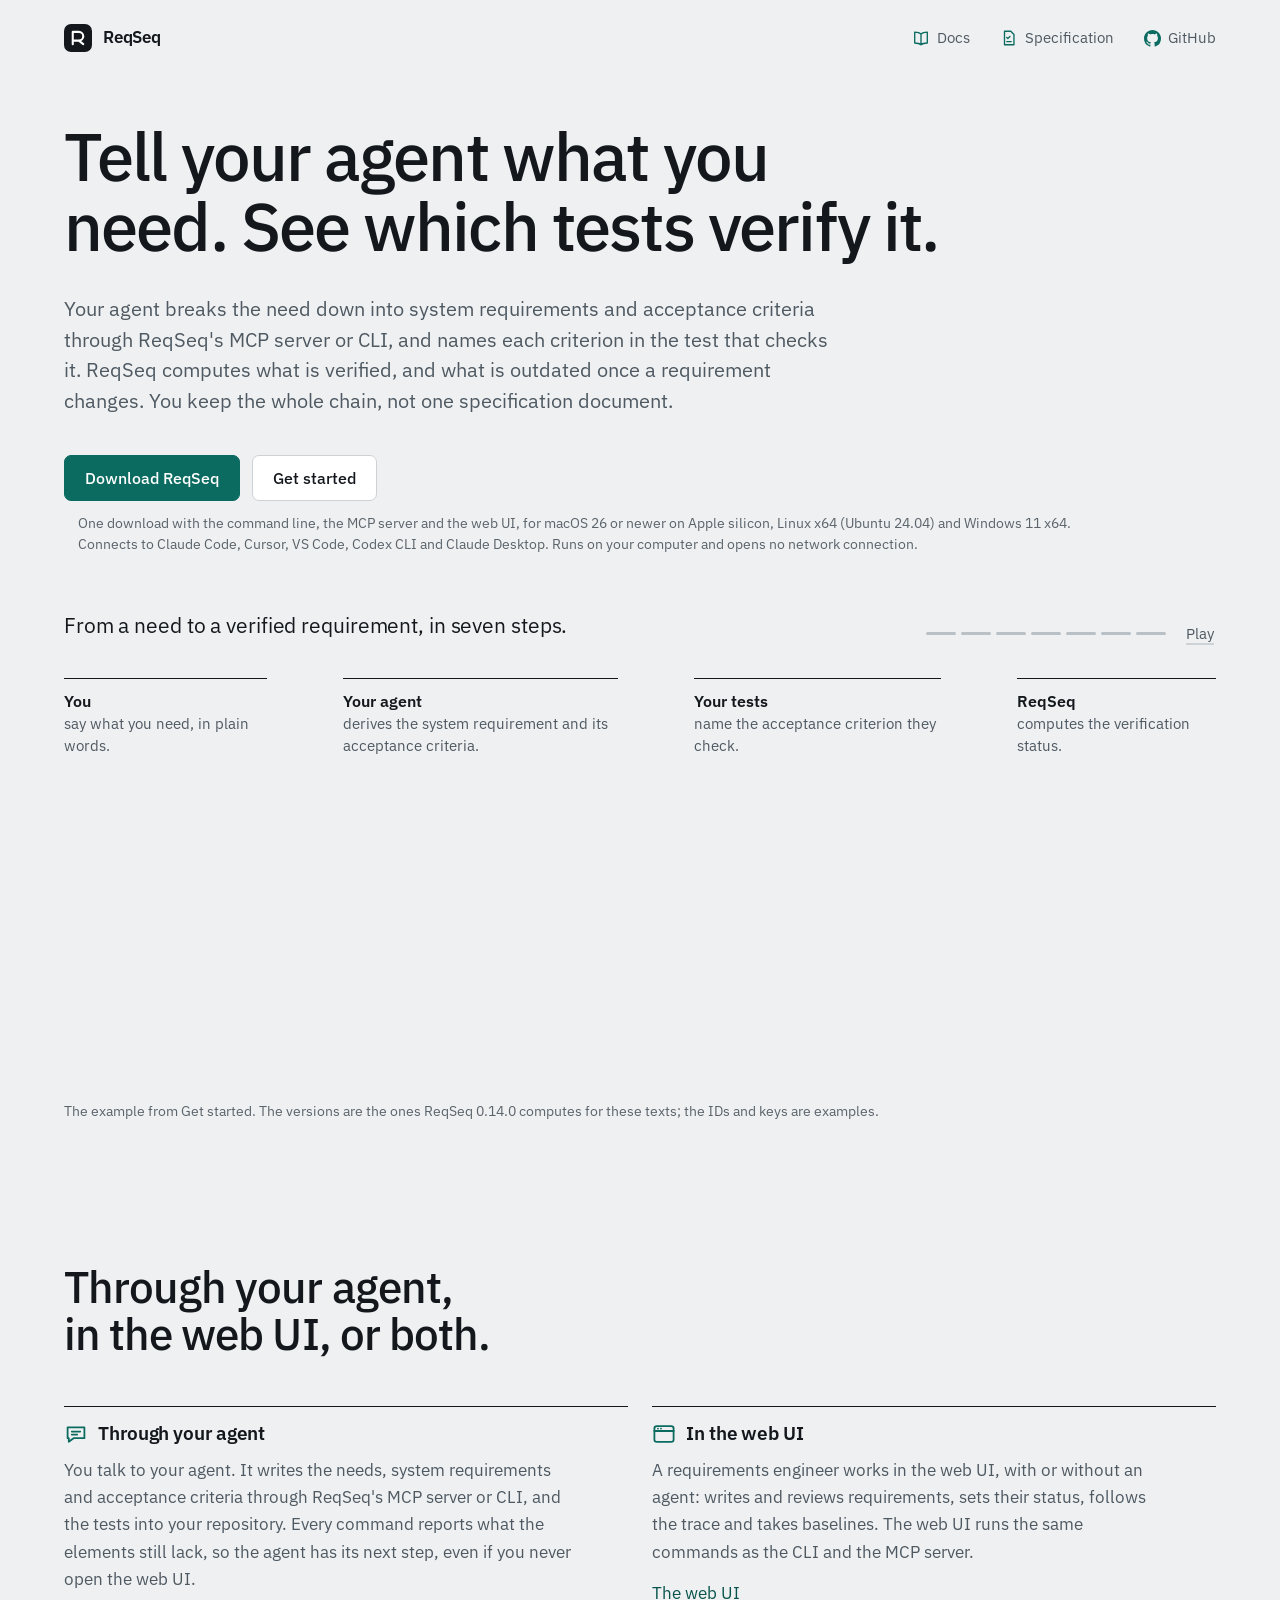
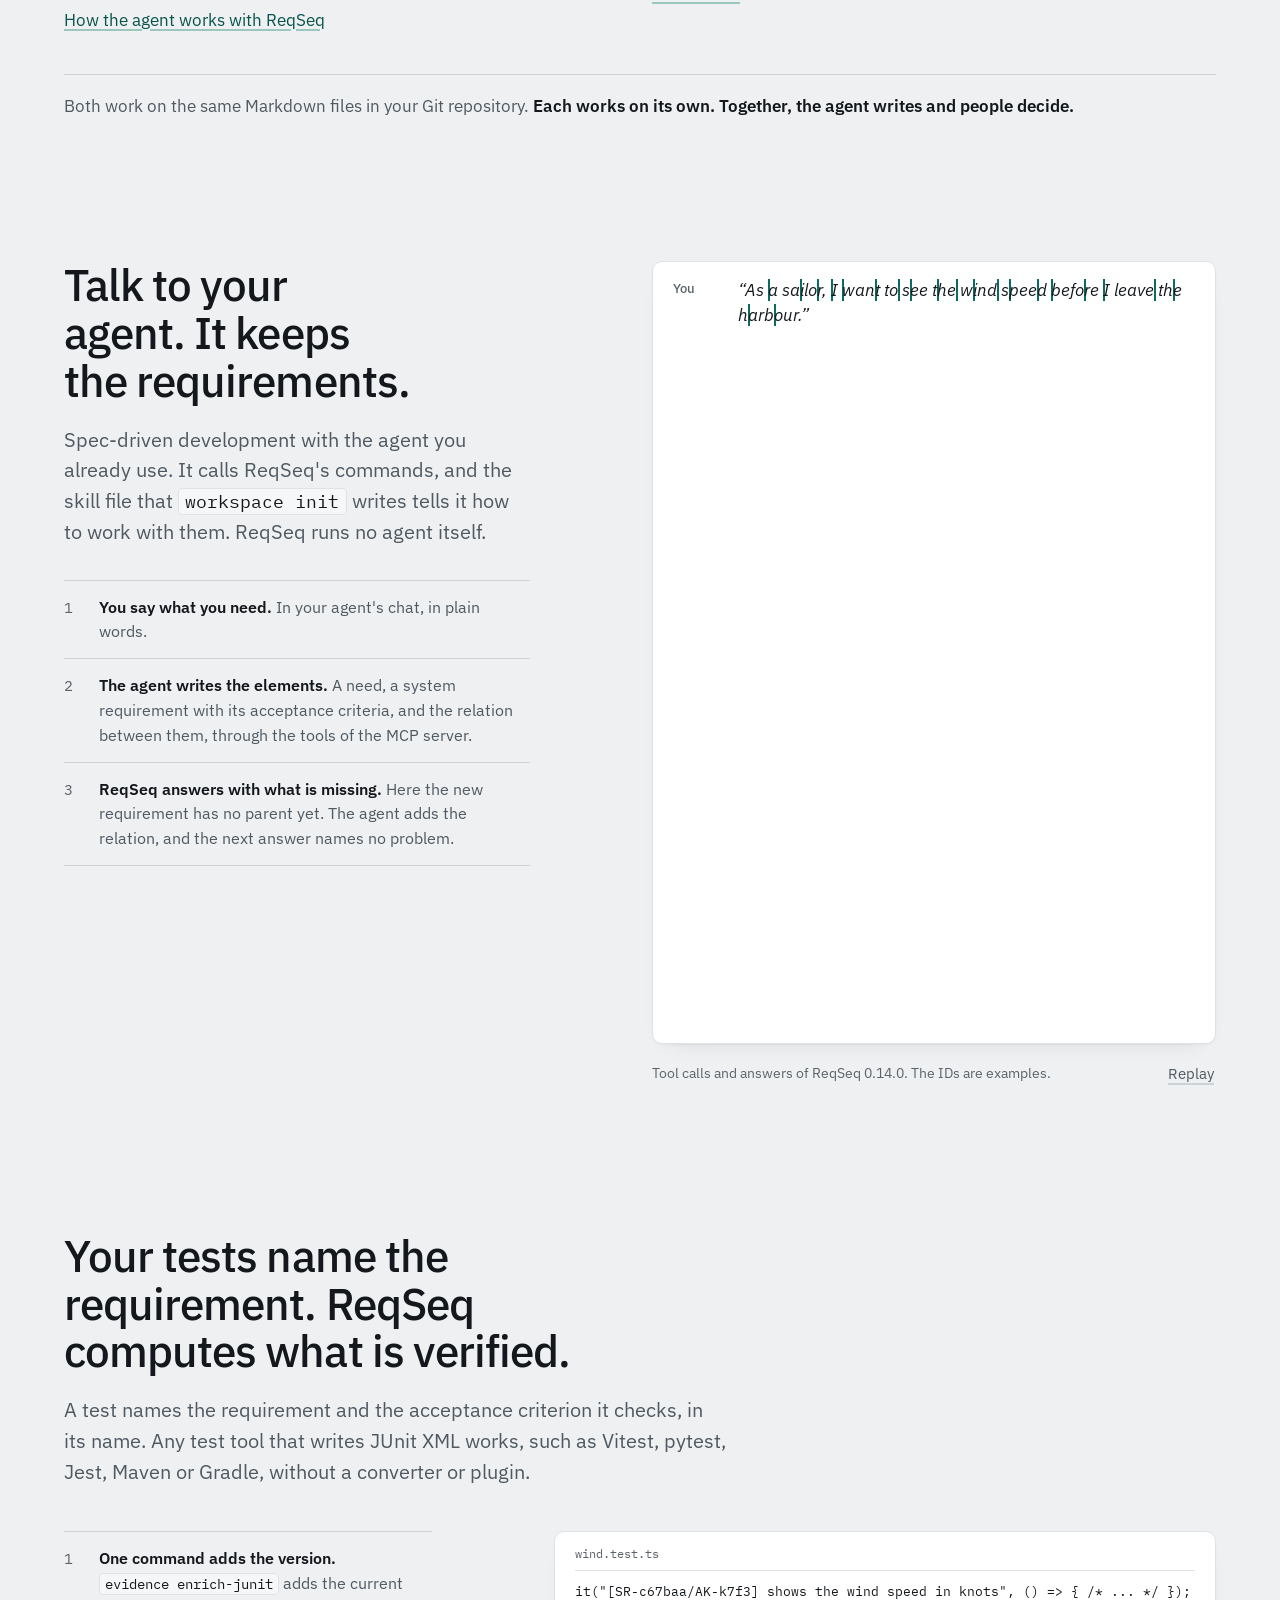
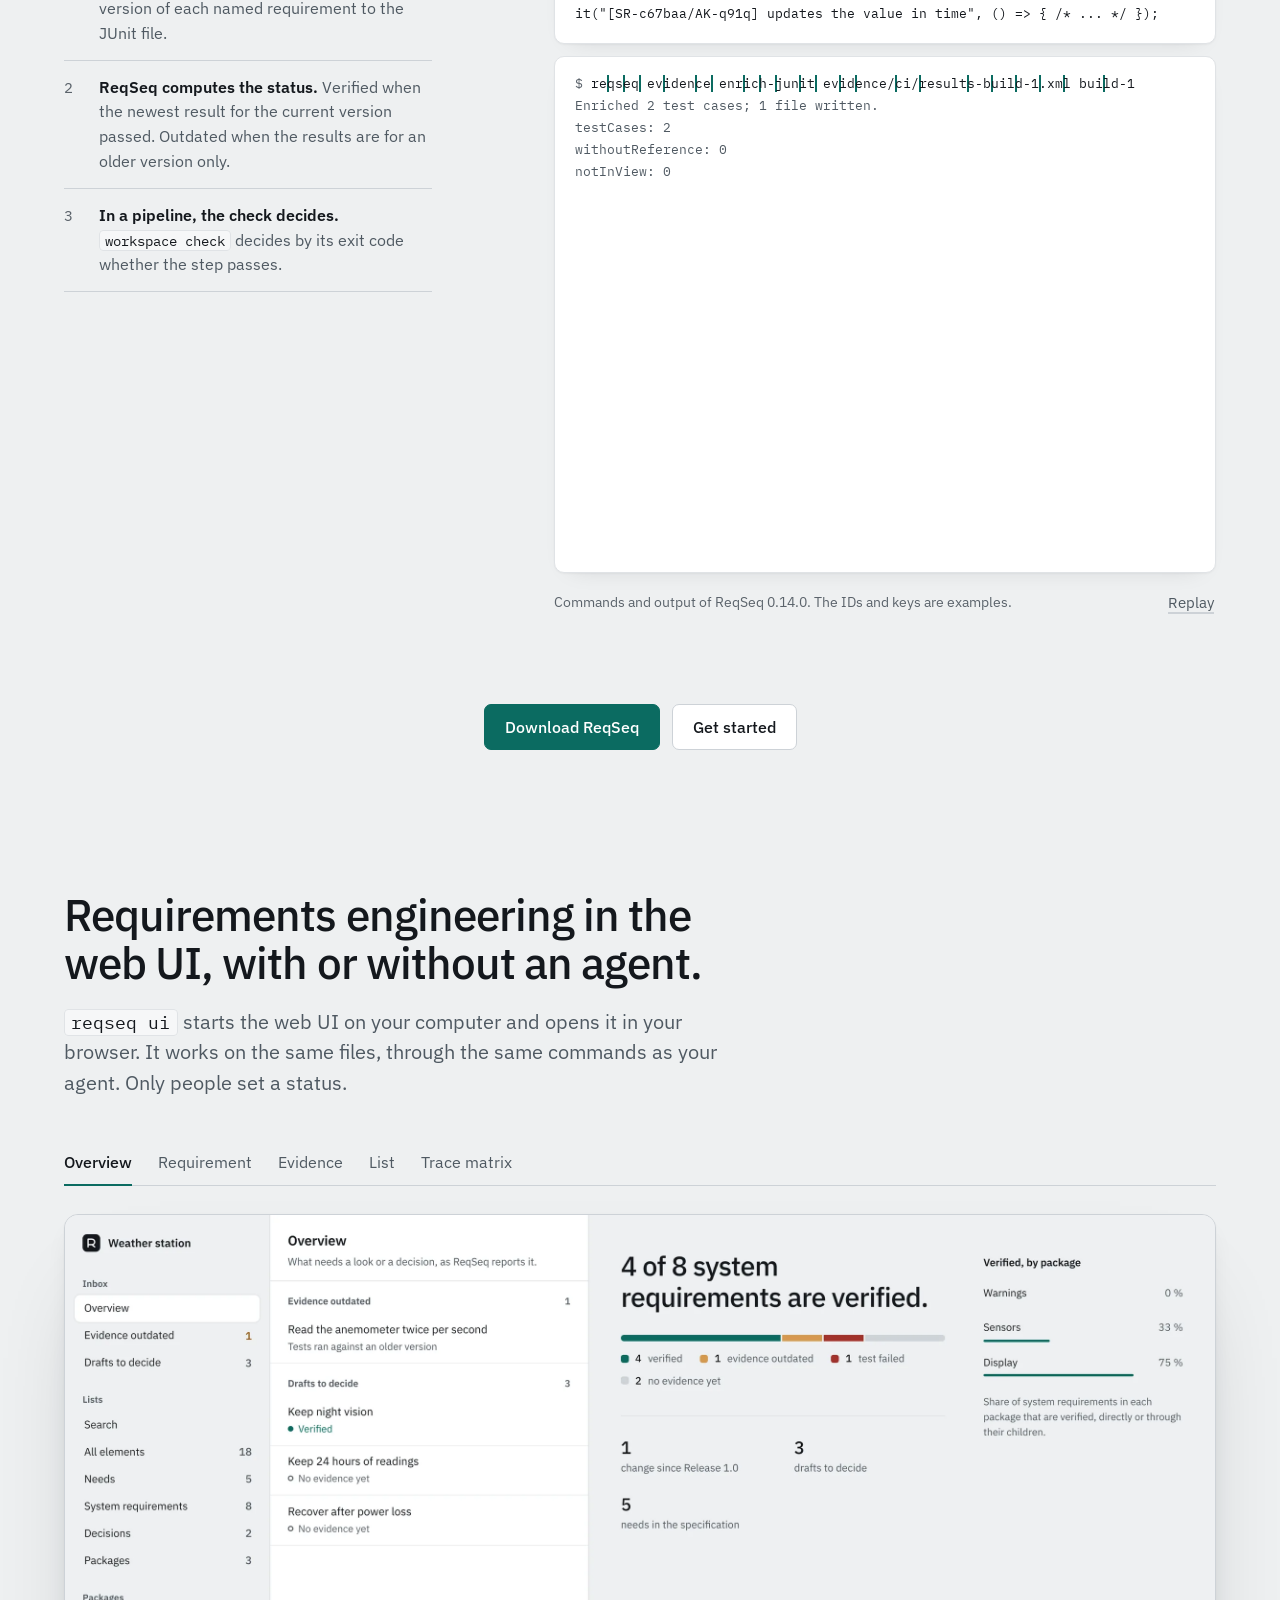
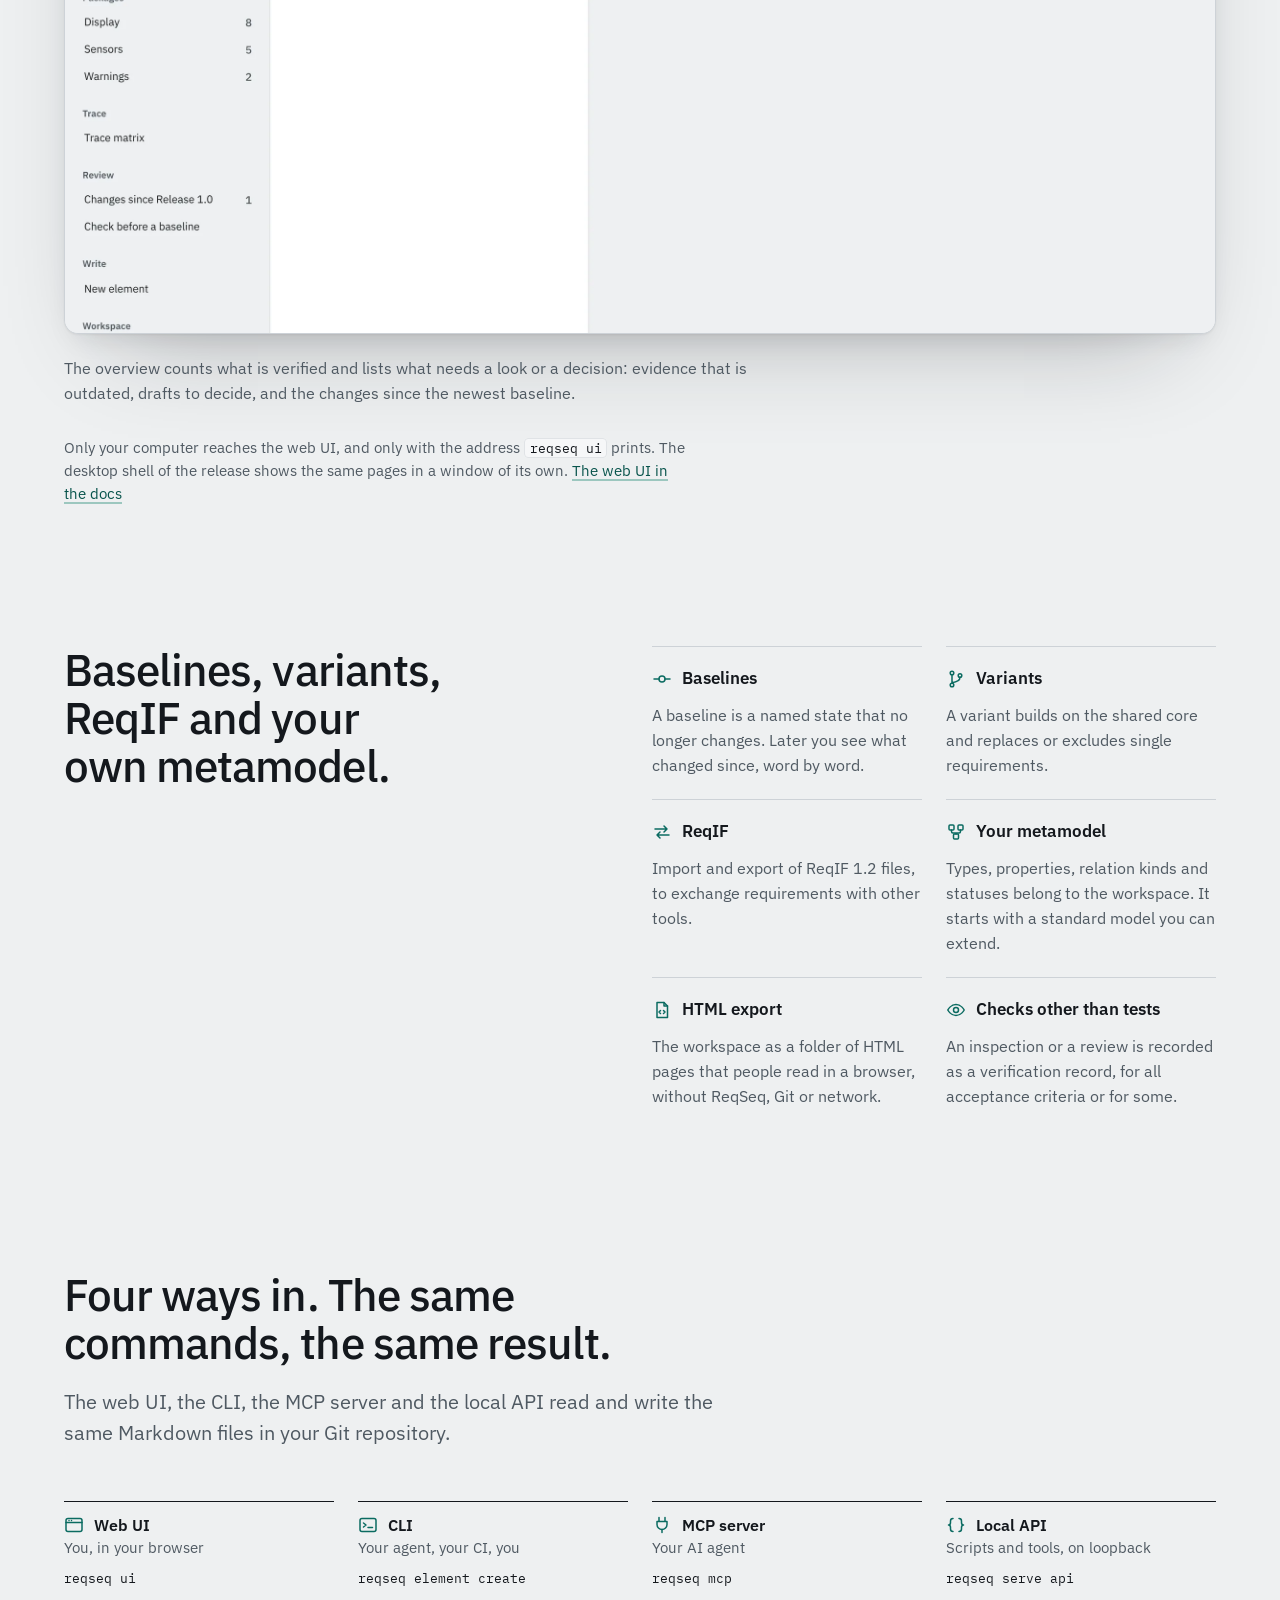
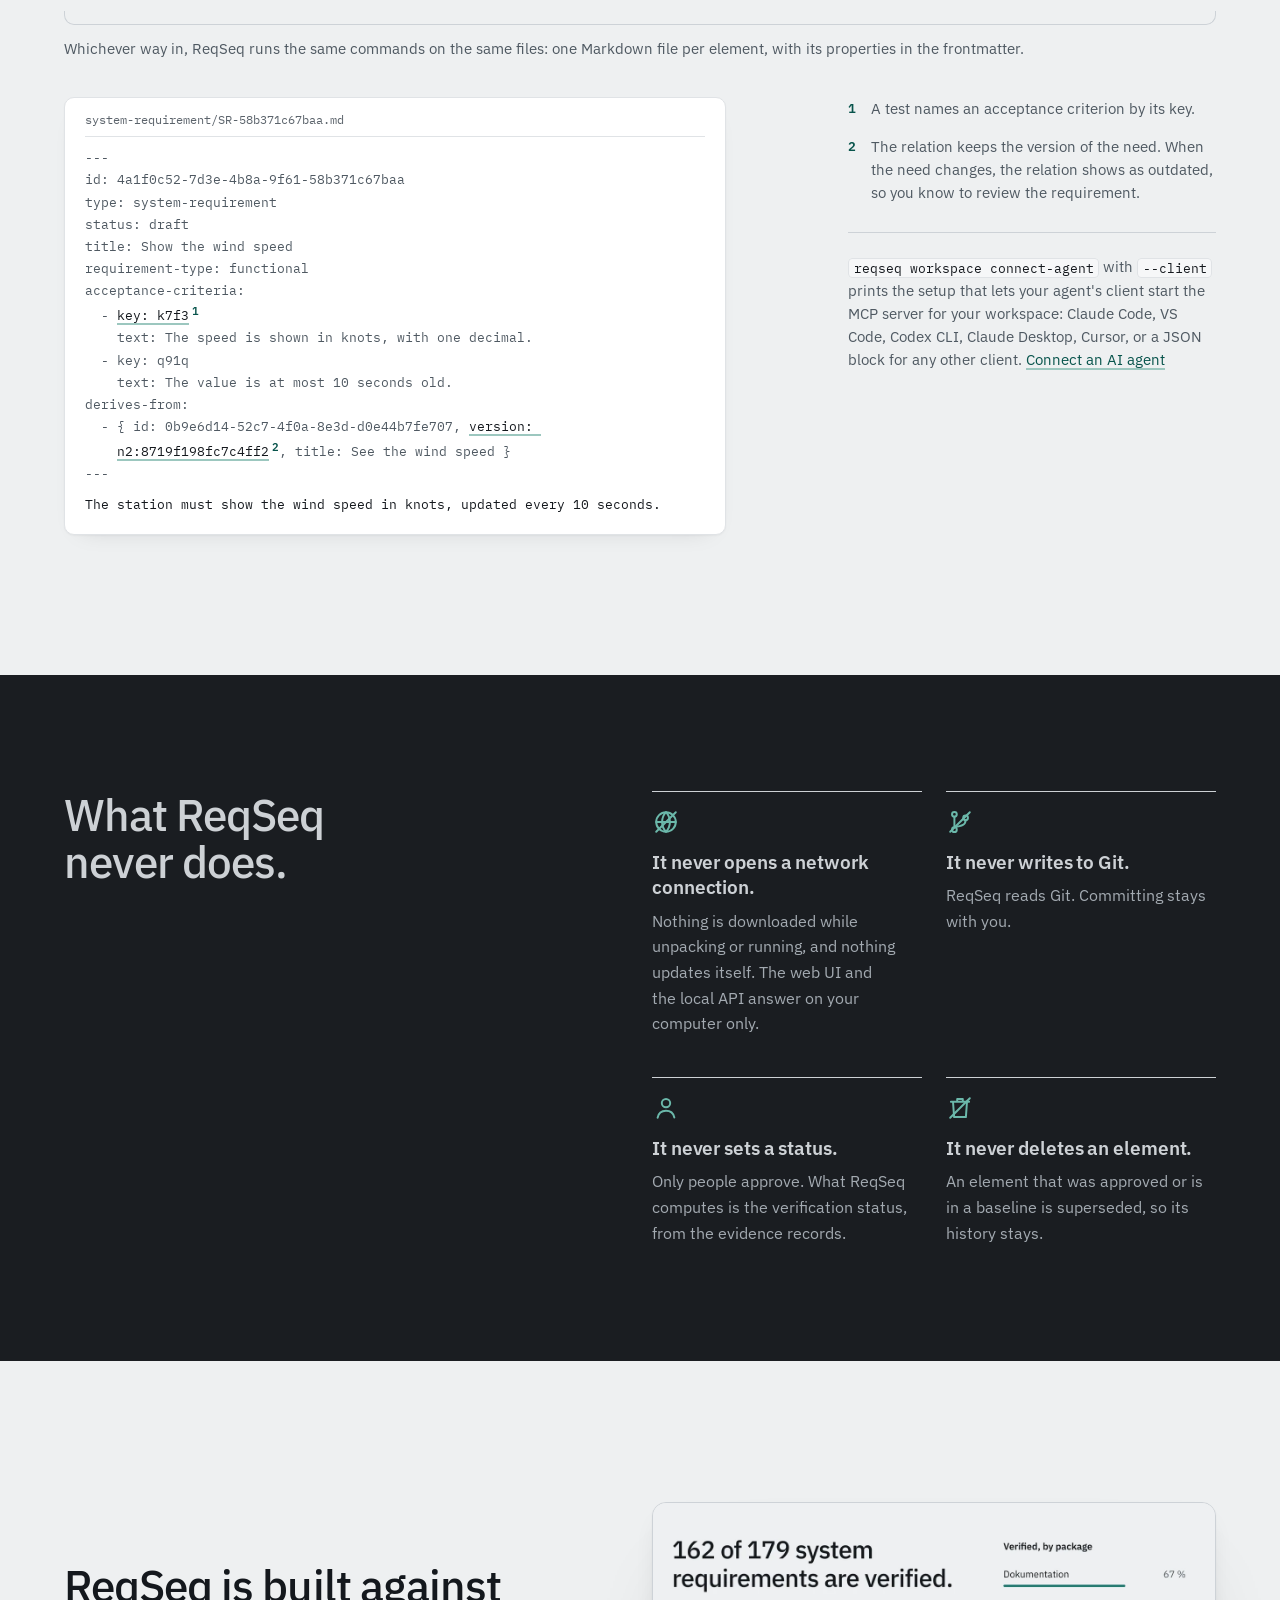
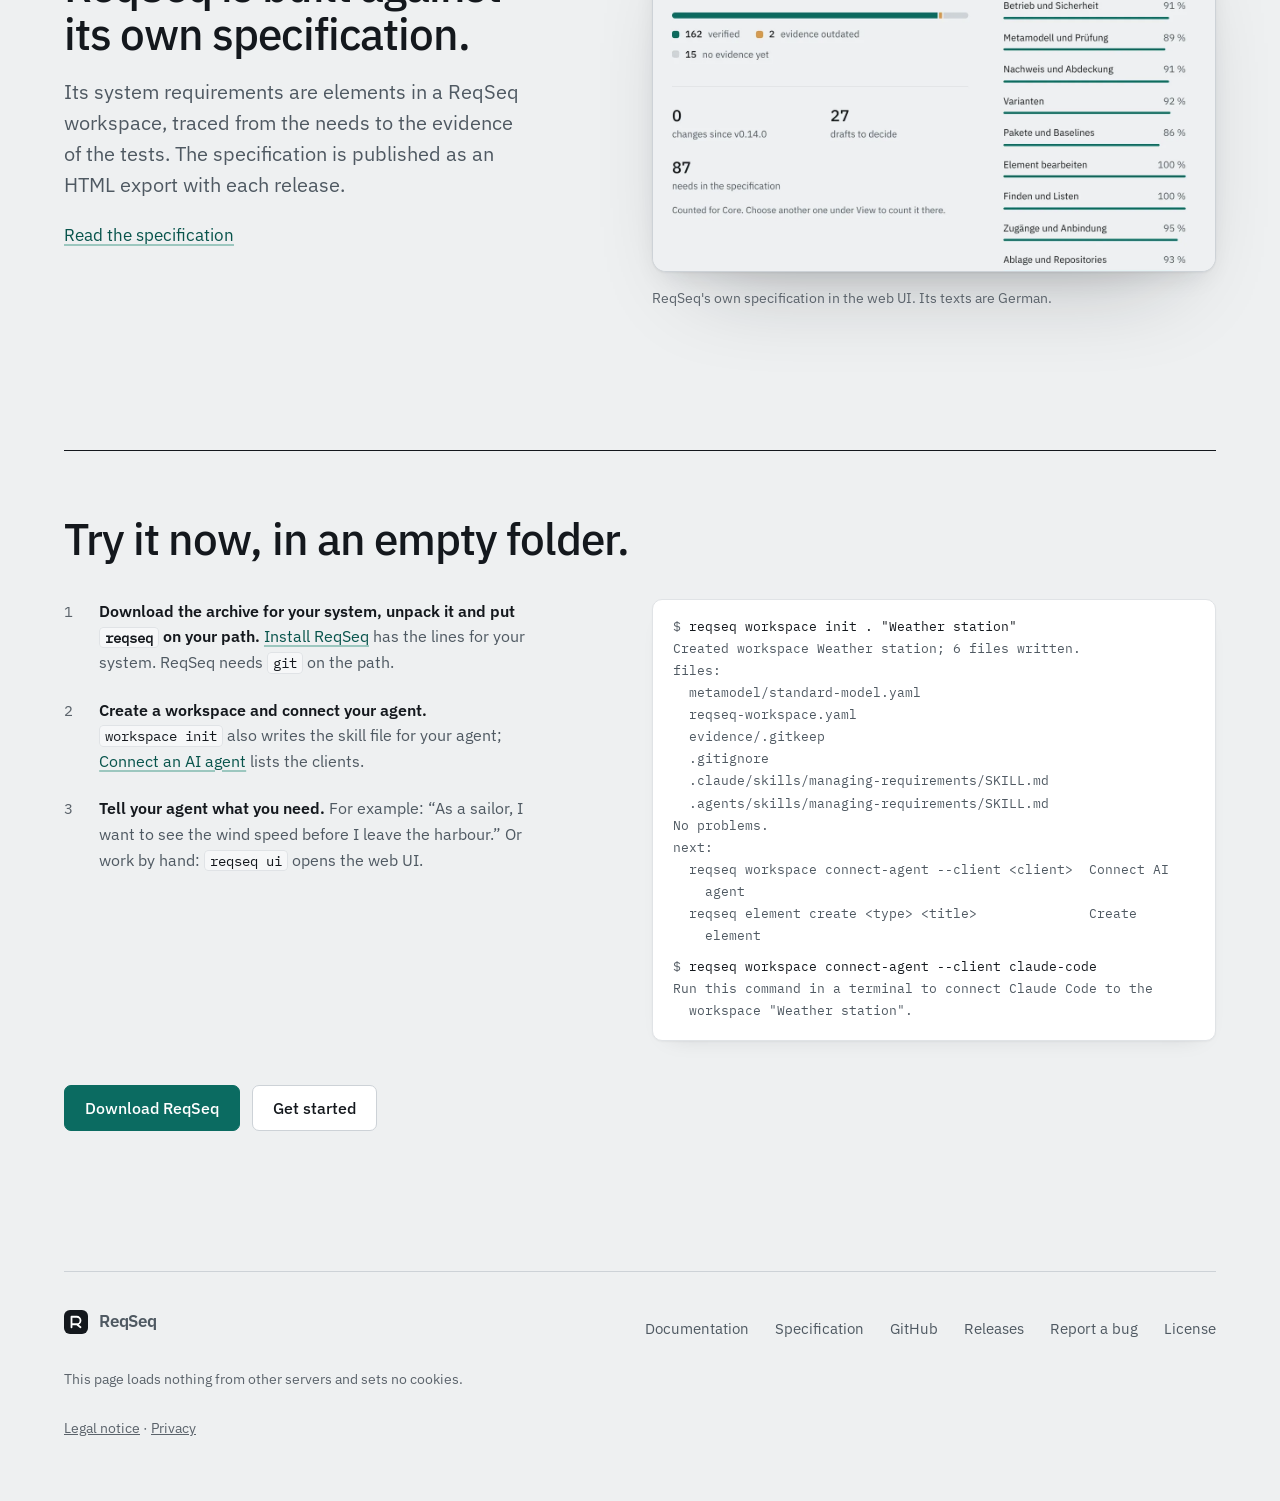
==== commit a10edc18: "feat: uncropped screenshots, phone evidence header, touch icon, tap targets Co-Authored-By: Claude O" ====
--- a/index.html
+++ b/index.html
@@ -20,6 +20,7 @@
 <meta property="og:image:alt" content="ReqSeq: a need, its requirement, the tests and the status verified, in one chain.">
 <meta name="twitter:card" content="summary_large_image">
 <link rel="icon" href="favicon.svg" type="image/svg+xml">
+<link rel="apple-touch-icon" href="assets/img/apple-touch-icon.png">
 <link rel="preload" href="assets/fonts/ibm-plex-sans-400.woff2" as="font" type="font/woff2" crossorigin>
 <link rel="preload" href="assets/fonts/ibm-plex-sans-500.woff2" as="font" type="font/woff2" crossorigin>
 <link rel="stylesheet" href="assets/site.css">
--- a/assets/site.css
+++ b/assets/site.css
@@ -63,7 +63,7 @@
 .textlink:hover{text-decoration-color:currentColor}
 
 /* Header */
-.top{display:flex;align-items:center;justify-content:space-between;gap:24px;padding-block:26px}
+.top{display:flex;align-items:center;justify-content:space-between;gap:24px;padding-block:16px}
 .brand{display:flex;align-items:center;gap:11px;font-weight:600;font-size:1.0625rem;letter-spacing:-.01em;text-decoration:none}
 .brand svg{flex:none}
 .logo-bg{fill:var(--logo-bg)} .logo-fg{stroke:var(--logo-fg)}
@@ -273,7 +273,7 @@
 .no-js .tabs{display:none}
 .panel{margin-top:28px}
 .no-js .panel+.panel{margin-top:56px}
-.frame{border:1px solid var(--line-strong);border-radius:14px;overflow:hidden;background:var(--page);box-shadow:var(--shadow-frame);aspect-ratio:2880/1500}
+.frame{border:1px solid var(--line-strong);border-radius:14px;overflow:hidden;background:var(--page);box-shadow:var(--shadow-frame);aspect-ratio:2400/1500}
 .frame img{width:100%;height:auto}
 .panel figcaption{margin-top:22px;max-width:44em;font-size:1rem;line-height:1.55;color:var(--dim)}
 .after{margin-top:30px;max-width:44em}
@@ -381,7 +381,7 @@
   .lane{border-top:0;padding-top:0;margin-top:16px;margin-bottom:7px}
   .lane span{display:none}
   .lane b{font-size:.9375rem}
-  .n-sr .node-text,.n-need .node-foot,.n-tests .node-foot,.recs-h{display:none}
+  .n-sr .node-text,.n-need .node-foot,.n-tests .node-foot{display:none}
   .node{padding:13px 15px 13px}
   .link{min-height:30px}
   .link b{--dy:17px}
@@ -489,3 +489,8 @@
 /* A second way to start, halfway down the page. */
 .mid-cta{margin-top:calc(var(--gap) * .6)}
 .mid-cta .actions{margin-top:0;justify-content:center}
+/* The requirement page ends early: a lower frame shows it without an empty half. */
+@media (min-width:721px){#p-element .frame{aspect-ratio:2400/1050}}
+/* Larger tap targets for the links in the header and the footer. */
+.nav a{padding-block:10px}
+.foot nav a,.legal-links a{display:inline-block;padding-block:6px}
